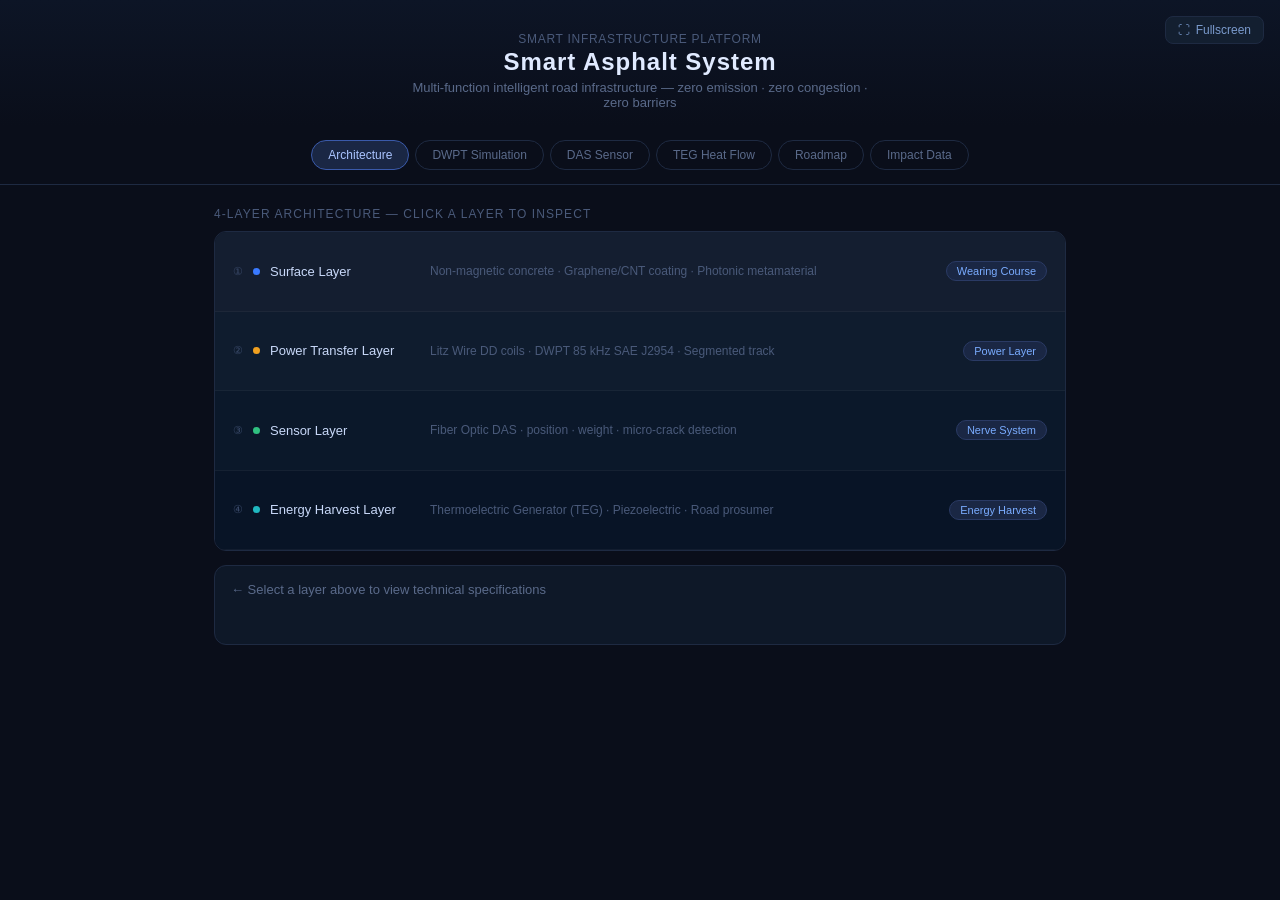
==== index.html @ 3f9a6cfb "createdindex html" ====
<!DOCTYPE html>
<html lang="en">
<head>
<meta charset="UTF-8">
<style>
*{box-sizing:border-box;margin:0;padding:0}
:root{--bg:#0a0e1a;--bg2:#0e1828;--bg3:#131f30;--border:#1e2a42;--text:#e8eaf0;--muted:#5a6a8a;--accent:#3a7aff;--accent2:#20b8c0;--green:#30c080;--amber:#f0a020}
body{font-family:sans-serif;background:var(--bg);color:var(--text);overflow-x:hidden;min-height:100vh}
h2{font-size:12px;font-weight:500;letter-spacing:.09em;text-transform:uppercase;color:#4a5a7a;margin-bottom:10px}

/* HERO */
.hero{text-align:center;padding:32px 24px 16px;background:linear-gradient(180deg,#0d1526 0%,var(--bg) 100%);position:relative}
.hero h1{font-size:24px;font-weight:600;letter-spacing:.04em;color:#e0eaff;margin-bottom:4px}
.hero .sub{font-size:12px;color:#4a5a7a;letter-spacing:.06em;text-transform:uppercase;margin-bottom:2px}
.hero p{font-size:13px;color:#5a6a8a;max-width:460px;margin:4px auto 0}

/* FULLSCREEN BTN */
#fsBtn{position:absolute;top:16px;right:16px;background:var(--bg3);border:1px solid var(--border);color:#7a9acc;font-size:12px;padding:6px 12px;border-radius:8px;cursor:pointer;display:flex;align-items:center;gap:6px;transition:all .2s}
#fsBtn:hover{background:var(--bg2);color:#aac4ff}
body.fs-mode .hero{padding-top:48px}
body.fs-mode #fsBtn{position:fixed;top:12px;right:12px;z-index:999}

/* TABS */
.tabs{display:flex;justify-content:center;gap:6px;padding:14px 24px;border-bottom:1px solid var(--border);flex-wrap:wrap;position:sticky;top:0;z-index:10;background:var(--bg)}
.tab{padding:7px 16px;border-radius:20px;font-size:12px;cursor:pointer;border:1px solid var(--border);background:transparent;color:#5a6a8a;transition:all .2s}
.tab:hover{color:#aac4ff;border-color:#2a3a64}
.tab.active{background:#1a2744;border-color:#3a5aaa;color:#aac4ff}

/* PANELS */
.panel{display:none;padding:22px 24px 32px;max-width:900px;margin:0 auto}
.panel.active{display:block}

/* === LAYER VIZ === */
.road{position:relative;width:100%;height:320px;overflow:hidden;border-radius:12px;cursor:pointer;user-select:none;border:1px solid var(--border)}
.layer{position:absolute;left:0;right:0;display:flex;align-items:center;padding:0 18px;transition:background .3s;border-bottom:1px solid rgba(255,255,255,.04)}
.layer .lnum{font-size:11px;color:#3a4a6a;min-width:20px}
.layer .lname{font-size:13px;font-weight:500;color:#c8d8f8;min-width:150px}
.layer .ldesc{font-size:12px;color:#4a5a7a;flex:1;padding:0 10px}
.layer .lbadge{font-size:11px;padding:3px 10px;border-radius:10px;background:#1a2744;color:#7aacff;border:1px solid #2a3a64;white-space:nowrap}
.layer.hi .lname{color:#e0f0ff}
.l1{top:0;height:25%;background:#141e30}
.l2{top:25%;height:25%;background:#0f1c2e}
.l3{top:50%;height:25%;background:#0b182a}
.l4{top:75%;height:25%;background:#081426}
.l1.hi{background:#1e3060}.l2.hi{background:#1a2c50}.l3.hi{background:#14243e}.l4.hi{background:#0e1a2e}
.pulse{width:7px;height:7px;border-radius:50%;background:var(--accent);margin-right:10px;flex-shrink:0;animation:pulse 2s infinite}
.pulse.amber{background:var(--amber)}.pulse.green{background:var(--green)}.pulse.teal{background:var(--accent2)}
@keyframes pulse{0%,100%{opacity:1;transform:scale(1)}50%{opacity:.4;transform:scale(.65)}}
#layer-detail{margin-top:14px;background:var(--bg2);border:1px solid var(--border);border-radius:12px;padding:16px;min-height:80px}

/* === SIM === */
.road-sim{position:relative;width:100%;height:190px;background:#080e1a;border-radius:12px;overflow:hidden;margin-bottom:14px;border:1px solid var(--border)}
.road-surface{position:absolute;bottom:0;width:100%;height:60px;background:#111824;border-top:2px solid #1e2840}
.road-dash{position:absolute;bottom:28px;height:2px;background:#2a4080;animation:dash 1.2s linear infinite}
@keyframes dash{from{left:-20%;width:15%}to{left:100%;width:15%}}
.car{position:absolute;bottom:56px;width:68px;height:34px;transition:left .05s linear}
.car-body{width:68px;height:30px;background:#3a7aff;border-radius:8px 12px 6px 6px;position:relative}
.car-roof{position:absolute;top:-11px;left:14px;width:36px;height:15px;background:#2a5acc;border-radius:6px 6px 0 0}
.car-wheel{position:absolute;bottom:-6px;width:13px;height:13px;background:#111;border-radius:50%;border:2px solid #333}
.car-wheel.l{left:8px}.car-wheel.r{right:8px}
.charge-zone{position:absolute;top:0;bottom:56px;width:18%;background:rgba(58,122,255,.07);border-left:1px dashed rgba(58,122,255,.25);border-right:1px dashed rgba(58,122,255,.25);transition:left .05s linear}
.charge-label{position:absolute;top:10px;left:50%;transform:translateX(-50%);font-size:11px;color:var(--accent);opacity:0;transition:opacity .3s;white-space:nowrap}
.stat-row{display:grid;grid-template-columns:repeat(3,1fr);gap:10px;margin-bottom:14px}
.stat{background:var(--bg2);border:1px solid var(--border);border-radius:10px;padding:12px 14px}
.stat .val{font-size:22px;font-weight:600;color:#aac4ff;margin-bottom:2px}
.stat .lbl{font-size:11px;color:var(--muted)}
.ctrl{display:flex;gap:10px;align-items:center;flex-wrap:wrap}
.btn{padding:7px 16px;border-radius:8px;border:1px solid #2a3a64;background:#1a2744;color:#aac4ff;font-size:12px;cursor:pointer;transition:all .2s}
.btn:hover{background:#223466;border-color:#3a5aaa}
input[type=range]{flex:1;min-width:100px;accent-color:var(--accent)}
.rl{font-size:12px;color:var(--muted);min-width:70px}
.rv{font-size:12px;color:#aac4ff;min-width:48px}

/* === DAS === */
.das-wrap{background:#050c18;border:1px solid var(--border);border-radius:12px;overflow:hidden;margin-bottom:14px}
.das-road{position:relative;height:90px;background:#080e1a;border-bottom:1px solid var(--border)}
.fiber{position:absolute;bottom:20px;left:0;right:0;height:2px;background:linear-gradient(90deg,transparent,#20b8c080,#20b8c0,#20b8c080,transparent)}
.das-event{position:absolute;bottom:18px;width:6px;height:6px;border-radius:50%;transform:translateX(-50%);opacity:0;transition:opacity .3s}
.das-road-line{position:absolute;bottom:0;left:0;right:0;height:20px;background:#0d1828;border-top:2px solid #1e2840}
.das-chart{padding:14px 16px}
.das-chart-title{font-size:11px;color:var(--muted);margin-bottom:8px}
.wave-canvas{width:100%;height:60px;border-radius:6px;background:#050c18;display:block}
.das-events{display:grid;grid-template-columns:repeat(4,1fr);gap:8px;margin-top:12px}
.das-card{background:var(--bg3);border:1px solid var(--border);border-radius:8px;padding:10px 12px;cursor:pointer;transition:all .2s}
.das-card:hover{border-color:#2a5aaa}
.das-card .dc-icon{font-size:18px;margin-bottom:4px}
.das-card .dc-name{font-size:12px;color:#c8d8f8;font-weight:500;margin-bottom:2px}
.das-card .dc-val{font-size:11px;color:var(--muted)}
.das-card.active{border-color:var(--accent2);background:#0f1e2e}

/* === TEG HEAT === */
.teg-wrap{background:#050c18;border:1px solid var(--border);border-radius:12px;overflow:hidden;margin-bottom:14px}
.teg-canvas{width:100%;height:200px;display:block}
.teg-ctrl{padding:12px 16px;display:flex;gap:12px;align-items:center;border-top:1px solid var(--border);flex-wrap:wrap}
.teg-stat{background:var(--bg3);border:1px solid var(--border);border-radius:8px;padding:8px 14px;font-size:12px;color:#7a9acc}
.teg-stat span{font-size:16px;font-weight:600;color:#f0a020;display:block}

/* === ROADMAP === */
.timeline{position:relative;padding-left:30px}
.timeline::before{content:'';position:absolute;left:8px;top:0;bottom:0;width:2px;background:linear-gradient(180deg,#3a5aaa,#1a2a44)}
.titem{position:relative;margin-bottom:18px}
.titem::before{content:'';position:absolute;left:-24px;top:18px;width:10px;height:10px;border-radius:50%;background:var(--accent);border:2px solid var(--bg);box-shadow:0 0 0 2px var(--accent)}
.tcard{background:var(--bg2);border:1px solid var(--border);border-radius:10px;padding:14px 16px}
.tcard h3{font-size:14px;font-weight:500;color:#c8d8f8;margin-bottom:3px}
.tcard .tyear{font-size:11px;color:var(--accent);margin-bottom:5px}
.tcard p{font-size:12px;color:#5a6a8a;line-height:1.65}
.tcard .tags{display:flex;flex-wrap:wrap;gap:5px;margin-top:8px}
.tag{font-size:11px;padding:2px 8px;border-radius:8px;background:#1a2744;border:1px solid #2a3a64;color:#7a9acc}

/* === DATA === */
.meter-grid{display:grid;grid-template-columns:1fr 1fr;gap:10px;margin-bottom:14px}
.meter{background:var(--bg2);border:1px solid var(--border);border-radius:10px;padding:14px;text-align:center}
.meter svg{display:block;margin:0 auto 4px}
.meter .mlabel{font-size:11px;color:var(--muted)}
.meter .mval{font-size:16px;font-weight:600;color:#aac4ff;margin-bottom:2px}
.chart-wrap{background:var(--bg2);border:1px solid var(--border);border-radius:12px;padding:14px 16px;margin-bottom:12px}
.chart-title{font-size:12px;color:var(--muted);margin-bottom:10px}
.bar-row{display:flex;align-items:center;gap:10px;margin-bottom:7px}
.bar-label{font-size:11px;color:var(--muted);min-width:120px;text-align:right}
.bar-track{flex:1;height:16px;background:#0d1828;border-radius:4px;overflow:hidden}
.bar-fill{height:100%;border-radius:4px;display:flex;align-items:center;padding-left:8px}
.bar-val{font-size:11px;font-weight:500;color:rgba(255,255,255,.75)}

/* FULLSCREEN */
body.fs-mode{background:var(--bg)}
body.fs-mode .hero{min-height:40px}
</style>
</head>
<body>

<div class="hero">
  <button id="fsBtn" onclick="toggleFS()">
    <span id="fsIcon">⛶</span> <span id="fsLabel">Fullscreen</span>
  </button>
  <div class="sub">Smart Infrastructure Platform</div>
  <h1>Smart Asphalt System</h1>
  <p>Multi-function intelligent road infrastructure — zero emission · zero congestion · zero barriers</p>
</div>

<div class="tabs">
  <button class="tab active" onclick="showPanel('layers',this)">Architecture</button>
  <button class="tab" onclick="showPanel('sim',this)">DWPT Simulation</button>
  <button class="tab" onclick="showPanel('das',this)">DAS Sensor</button>
  <button class="tab" onclick="showPanel('teg',this)">TEG Heat Flow</button>
  <button class="tab" onclick="showPanel('roadmap',this)">Roadmap</button>
  <button class="tab" onclick="showPanel('data',this)">Impact Data</button>
</div>

<!-- LAYER ARCHITECTURE -->
<div id="p-layers" class="panel active">
  <h2>4-Layer Architecture — click a layer to inspect</h2>
  <div class="road" id="roadViz">
    <div class="layer l1" onclick="selectLayer(0)" id="lay0">
      <span class="lnum">①</span><div class="pulse"></div>
      <span class="lname">Surface Layer</span>
      <span class="ldesc">Non-magnetic concrete · Graphene/CNT coating · Photonic metamaterial</span>
      <span class="lbadge">Wearing Course</span>
    </div>
    <div class="layer l2" onclick="selectLayer(1)" id="lay1">
      <span class="lnum">②</span><div class="pulse amber"></div>
      <span class="lname">Power Transfer Layer</span>
      <span class="ldesc">Litz Wire DD coils · DWPT 85 kHz SAE J2954 · Segmented track</span>
      <span class="lbadge">Power Layer</span>
    </div>
    <div class="layer l3" onclick="selectLayer(2)" id="lay2">
      <span class="lnum">③</span><div class="pulse green"></div>
      <span class="lname">Sensor Layer</span>
      <span class="ldesc">Fiber Optic DAS · position · weight · micro-crack detection</span>
      <span class="lbadge">Nerve System</span>
    </div>
    <div class="layer l4" onclick="selectLayer(3)" id="lay3">
      <span class="lnum">④</span><div class="pulse teal"></div>
      <span class="lname">Energy Harvest Layer</span>
      <span class="ldesc">Thermoelectric Generator (TEG) · Piezoelectric · Road prosumer</span>
      <span class="lbadge">Energy Harvest</span>
    </div>
  </div>
  <div id="layer-detail"><p style="font-size:13px;color:var(--muted)">← Select a layer above to view technical specifications</p></div>
</div>

<!-- DWPT SIMULATION -->
<div id="p-sim" class="panel">
  <h2>Dynamic Wireless Power Transfer (DWPT) Simulation</h2>
  <div class="road-sim">
    <div class="charge-zone" id="chargeZone"></div>
    <div class="charge-label" id="chargeLabel">⚡ Charging active</div>
    <div class="road-dash"></div>
    <div class="car" id="simCar" style="left:10%">
      <div class="car-body">
        <div class="car-roof"></div>
        <div class="car-wheel l"></div>
        <div class="car-wheel r"></div>
      </div>
    </div>
    <div class="road-surface"></div>
  </div>
  <div class="stat-row">
    <div class="stat"><div class="val" id="sSpeed">0</div><div class="lbl">Speed (km/h)</div></div>
    <div class="stat"><div class="val" id="sBatt">45</div><div class="lbl">Battery (%)</div></div>
    <div class="stat"><div class="val" id="sPower">0</div><div class="lbl">Power received (kW)</div></div>
  </div>
  <div class="ctrl">
    <button class="btn" id="btnRun" onclick="toggleSim()">▶ Run</button>
    <span class="rl">Speed:</span>
    <input type="range" id="speedSlider" min="10" max="80" value="30" oninput="setSpeed(this.value)">
    <span class="rv" id="speedVal">30 km/h</span>
    <span class="rl">Efficiency:</span>
    <input type="range" id="effSlider" min="60" max="95" value="85" oninput="setEff(this.value)">
    <span class="rv" id="effVal">85%</span>
  </div>
  <p style="font-size:12px;color:#2a3a54;margin-top:10px">Blue zone = active DWPT segment. Only activates when a vehicle is directly above — safe & energy-efficient.</p>
</div>

<!-- DAS SENSOR -->
<div id="p-das" class="panel">
  <h2>Distributed Acoustic Sensing (DAS) — Fiber Optic Nerve System</h2>
  <div class="das-wrap">
    <div class="das-road" id="dasRoad">
      <div class="fiber"></div>
      <div class="das-road-line"></div>
      <canvas id="dasWave" class="wave-canvas" style="position:absolute;top:0;left:0;height:70px;background:transparent"></canvas>
    </div>
    <div class="das-chart">
      <div class="das-chart-title">Acoustic signal along fiber (real-time)</div>
      <canvas id="dasSignal" class="wave-canvas"></canvas>
    </div>
  </div>
  <div class="das-events">
    <div class="das-card active" id="dc0" onclick="selectDAS(0)">
      <div class="dc-icon">🚗</div>
      <div class="dc-name">Vehicle detection</div>
      <div class="dc-val" id="dv0">3 vehicles</div>
    </div>
    <div class="das-card" id="dc1" onclick="selectDAS(1)">
      <div class="dc-icon">⚖️</div>
      <div class="dc-name">Axle weight</div>
      <div class="dc-val" id="dv1">2.4 tons avg</div>
    </div>
    <div class="das-card" id="dc2" onclick="selectDAS(2)">
      <div class="dc-icon">⚠️</div>
      <div class="dc-name">Incident alert</div>
      <div class="dc-val" id="dv2">&lt;1 sec response</div>
    </div>
    <div class="das-card" id="dc3" onclick="selectDAS(3)">
      <div class="dc-icon">🔍</div>
      <div class="dc-name">Micro-crack</div>
      <div class="dc-val" id="dv3">Self-monitoring</div>
    </div>
  </div>
  <p style="font-size:12px;color:var(--muted);margin-top:10px">The fiber optic cable embedded in Layer 3 acts as a continuous 1D sensor array. Each disturbance in the road creates a unique acoustic signature that is decoded in real-time.</p>
</div>

<!-- TEG HEAT FLOW -->
<div id="p-teg" class="panel">
  <h2>Thermoelectric Generator — Heat Harvesting Animation</h2>
  <div class="teg-wrap">
    <canvas id="tegCanvas" class="teg-canvas"></canvas>
    <div class="teg-ctrl">
      <span class="rl">Sun intensity:</span>
      <input type="range" id="sunSlider" min="0" max="100" value="70" oninput="setSun(this.value)" style="flex:1;min-width:80px">
      <span class="rv" id="sunVal">70%</span>
      <span class="rl">Traffic load:</span>
      <input type="range" id="trafficSlider" min="0" max="100" value="50" oninput="setTraffic(this.value)" style="flex:1;min-width:80px">
      <span class="rv" id="trafficVal">50%</span>
      <div class="teg-stat">ΔT <span id="tegDT">42°C</span></div>
      <div class="teg-stat">Output <span id="tegOut">18W/m²</span></div>
    </div>
  </div>
  <p style="font-size:12px;color:var(--muted)">The TEG harvests the temperature difference (ΔT) between the hot asphalt surface and the cooler subgrade beneath. Heat convection currents (orange arrows) visualize energy flow from surface to generator module, then to the power bus.</p>
</div>

<!-- ROADMAP -->
<div id="p-roadmap" class="panel">
  <h2>Development & Business Roadmap</h2>
  <div class="timeline">
    <div class="titem"><div class="tcard">
      <div class="tyear">Phase 1 · Years 0–5</div>
      <h3>Smart Lane Pioneer</h3>
      <p>Deploy 1–5 km motorcycle lanes on dense urban arterials. DWPT + DAS as a pilot project for city governments. Prove the technology, generate revenue through data subscriptions and energy contracts.</p>
      <div class="tags"><span class="tag">DWPT</span><span class="tag">DAS</span><span class="tag">Gov. contracts</span><span class="tag">Data subscription</span></div>
    </div></div>
    <div class="titem"><div class="tcard">
      <div class="tyear">Phase 2 · Years 5–10</div>
      <h3>Smart Corridor Expansion</h3>
      <p>Dynamic DWPT corridors, self-healing polymer asphalt, basic TEG energy harvesting. Target electric bus operators and last-mile logistics. Revenue through technology licensing and recurring energy fees.</p>
      <div class="tags"><span class="tag">Self-Healing</span><span class="tag">TEG</span><span class="tag">Tech licensing</span><span class="tag">Recurring fee</span></div>
    </div></div>
    <div class="titem"><div class="tcard">
      <div class="tyear">Phase 3 · Years 10–20</div>
      <h3>Smart Runway</h3>
      <p>High-precision surface with high-power DWPT for Ground-Effect pods. Serves intercity logistics hubs and freight companies. Revenue from runway leasing and per-km energy billing.</p>
      <div class="tags"><span class="tag">Ground-Effect Pod</span><span class="tag">Runway lease</span><span class="tag">Energy per km</span></div>
    </div></div>
    <div class="titem"><div class="tcard">
      <div class="tyear">Phase 4 · 20+ Years</div>
      <h3>Urban Smart Grid</h3>
      <p>Photonic metamaterial asphalt, optional maglev integration. Becomes the national infrastructure standard and an active node in the urban electricity grid.</p>
      <div class="tags"><span class="tag">Metamaterial</span><span class="tag">Maglev</span><span class="tag">National grid</span></div>
    </div></div>
  </div>
</div>

<!-- IMPACT DATA -->
<div id="p-data" class="panel">
  <h2>Projected Impact & Revenue Potential</h2>
  <div class="meter-grid">
    <div class="meter">
      <svg width="80" height="50" viewBox="0 0 80 50"><path d="M8 46 A32 32 0 0 1 72 46" fill="none" stroke="#1a2030" stroke-width="7" stroke-linecap="round"/><path d="M8 46 A32 32 0 0 1 72 46" fill="none" stroke="#3a7aff" stroke-width="7" stroke-linecap="round" stroke-dasharray="100.5" stroke-dashoffset="25"/></svg>
      <div class="mval">150 kWh</div><div class="mlabel">Energy harvested / day / km</div>
    </div>
    <div class="meter">
      <svg width="80" height="50" viewBox="0 0 80 50"><path d="M8 46 A32 32 0 0 1 72 46" fill="none" stroke="#1a2030" stroke-width="7" stroke-linecap="round"/><path d="M8 46 A32 32 0 0 1 72 46" fill="none" stroke="#30c080" stroke-width="7" stroke-linecap="round" stroke-dasharray="100.5" stroke-dashoffset="50"/></svg>
      <div class="mval">–40%</div><div class="mlabel">CO₂ emission reduction</div>
    </div>
    <div class="meter">
      <svg width="80" height="50" viewBox="0 0 80 50"><path d="M8 46 A32 32 0 0 1 72 46" fill="none" stroke="#1a2030" stroke-width="7" stroke-linecap="round"/><path d="M8 46 A32 32 0 0 1 72 46" fill="none" stroke="#f0a020" stroke-width="7" stroke-linecap="round" stroke-dasharray="100.5" stroke-dashoffset="20"/></svg>
      <div class="mval">&lt;1 sec</div><div class="mlabel">Incident detection (DAS)</div>
    </div>
    <div class="meter">
      <svg width="80" height="50" viewBox="0 0 80 50"><path d="M8 46 A32 32 0 0 1 72 46" fill="none" stroke="#1a2030" stroke-width="7" stroke-linecap="round"/><path d="M8 46 A32 32 0 0 1 72 46" fill="none" stroke="#20b8c0" stroke-width="7" stroke-linecap="round" stroke-dasharray="100.5" stroke-dashoffset="15"/></svg>
      <div class="mval">–30%</div><div class="mlabel">EV battery cost reduction</div>
    </div>
  </div>
  <div class="chart-wrap">
    <div class="chart-title">Revenue potential per phase (relative scale)</div>
    <div class="bar-row"><span class="bar-label">Phase 1 (0–5y)</span><div class="bar-track"><div class="bar-fill" style="width:18%;background:#3a7aff"><span class="bar-val">Pilot</span></div></div></div>
    <div class="bar-row"><span class="bar-label">Phase 2 (5–10y)</span><div class="bar-track"><div class="bar-fill" style="width:42%;background:#5a9aff"><span class="bar-val">Mid-scale</span></div></div></div>
    <div class="bar-row"><span class="bar-label">Phase 3 (10–20y)</span><div class="bar-track"><div class="bar-fill" style="width:73%;background:#20b8c0"><span class="bar-val">Large scale</span></div></div></div>
    <div class="bar-row"><span class="bar-label">Phase 4 (20+y)</span><div class="bar-track"><div class="bar-fill" style="width:100%;background:#30c080"><span class="bar-val">National grid</span></div></div></div>
  </div>
  <div class="chart-wrap">
    <div class="chart-title">Multi-utility revenue streams</div>
    <div class="bar-row"><span class="bar-label">Energy (electricity)</span><div class="bar-track"><div class="bar-fill" style="width:70%;background:#3a7aff"><span class="bar-val">70%</span></div></div></div>
    <div class="bar-row"><span class="bar-label">Traffic data</span><div class="bar-track"><div class="bar-fill" style="width:45%;background:#f0a020"><span class="bar-val">45%</span></div></div></div>
    <div class="bar-row"><span class="bar-label">Infrastructure lease</span><div class="bar-track"><div class="bar-fill" style="width:35%;background:#30c080"><span class="bar-val">35%</span></div></div></div>
    <div class="bar-row"><span class="bar-label">Tech licensing</span><div class="bar-track"><div class="bar-fill" style="width:25%;background:#20b8c0"><span class="bar-val">25%</span></div></div></div>
  </div>
</div>

<script>
// ─── Panel ───────────────────────────────────────────────────────────────────
function showPanel(id, el){
  document.querySelectorAll('.panel').forEach(p=>p.classList.remove('active'));
  document.querySelectorAll('.tab').forEach(t=>t.classList.remove('active'));
  document.getElementById('p-'+id).classList.add('active');
  if(el) el.classList.add('active');
  if(id==='sim' && !simRunning) startSim();
  if(id==='das') startDAS();
  if(id==='teg') startTEG();
}

// ─── Fullscreen ───────────────────────────────────────────────────────────────
function toggleFS(){
  const el = document.documentElement;
  const isFS = document.fullscreenElement;
  if(!isFS){ el.requestFullscreen && el.requestFullscreen(); }
  else { document.exitFullscreen && document.exitFullscreen(); }
}
document.addEventListener('fullscreenchange',()=>{
  const isFS = !!document.fullscreenElement;
  document.getElementById('fsIcon').textContent = isFS ? '✕' : '⛶';
  document.getElementById('fsLabel').textContent = isFS ? 'Exit' : 'Fullscreen';
  document.body.classList.toggle('fs-mode', isFS);
});

// ─── Layer detail ─────────────────────────────────────────────────────────────
const layerInfo=[
  {title:'Surface Layer (Wearing Course)',items:['Fine non-magnetic asphalt concrete','Near-term: Graphene/CNT heat-absorbing coating supplying the thermoelectric layer','Long-term: Photonic metamaterial structure (inspired by butterfly wings) — >95% light absorption','Reduces urban heat island: asphalt designed to radiatively cool itself']},
  {title:'Power Transfer Layer',items:['Litz Wire type DD (Double-D) coils embedded in the road bed','Operating frequency: 85 kHz — SAE J2954 standard (compatible with all major EV platforms)','Segmented Track: only the segment directly under a vehicle activates','Result: no standing electromagnetic field — safe for pedestrians and cyclists']},
  {title:'Sensor Layer — Nerve System',items:['Distributed Acoustic Sensing (DAS) via embedded fiber optic cable','Detects: vehicle position, speed, axle weight, traffic density in real-time','Incident response latency: <1 second — automatic alert to traffic management center','Self-monitoring: detects micro-cracks in asphalt before structural failure occurs']},
  {title:'Energy Harvest Layer',items:['Thermoelectric Generator (TEG): harvests the ΔT between hot asphalt surface and cool subgrade','TEG output powers streetlights, sensors, and EV charging auxiliary systems','Piezoelectric transducers: capture mechanical energy from vehicle pressure at high-traffic nodes','Enables road segments to become active energy prosumers, feeding local microgrids']},
];
function selectLayer(i){
  document.querySelectorAll('.layer').forEach((l,j)=>{l.classList.remove('hi');if(j===i)l.classList.add('hi');});
  const d=layerInfo[i];
  document.getElementById('layer-detail').innerHTML=`<p style="font-size:13px;font-weight:500;color:#c8d8f8;margin-bottom:10px">${d.title}</p>${d.items.map(it=>`<div style="display:flex;gap:8px;margin-bottom:6px"><span style="color:var(--accent);margin-top:1px">▸</span><span style="font-size:12px;color:#6a7a9a;line-height:1.65">${it}</span></div>`).join('')}`;
}

// ─── DWPT Simulation ──────────────────────────────────────────────────────────
let simRunning=false,simPos=10,simSpeed=30,simEff=85,simBatt=45,simInterval=null;
function startSim(){if(!simRunning){simRunning=true;document.getElementById('btnRun').textContent='⏸ Pause';runSim();}}
function toggleSim(){simRunning=!simRunning;document.getElementById('btnRun').textContent=simRunning?'⏸ Pause':'▶ Run';if(simRunning)runSim();}
function setSpeed(v){simSpeed=parseInt(v);document.getElementById('speedVal').textContent=v+' km/h';}
function setEff(v){simEff=parseInt(v);document.getElementById('effVal').textContent=v+'%';}
function runSim(){
  if(simInterval)clearInterval(simInterval);
  simInterval=setInterval(()=>{
    if(!simRunning){clearInterval(simInterval);return;}
    simPos+=simSpeed/900;
    if(simPos>92)simPos=5;
    document.getElementById('simCar').style.left=simPos+'%';
    document.getElementById('chargeZone').style.left=(simPos-9)+'%';
    const charging=simPos>15&&simPos<80;
    const power=charging?Math.round(simEff*.22):0;
    document.getElementById('sSpeed').textContent=simSpeed;
    document.getElementById('sPower').textContent=power;
    document.getElementById('chargeLabel').style.opacity=charging?'1':'0';
    if(charging)simBatt=Math.min(100,simBatt+.025);
    document.getElementById('sBatt').textContent=Math.round(simBatt);
  },40);
}

// ─── DAS Sensor ───────────────────────────────────────────────────────────────
let dasRunning=false,dasT=0,dasVehicles=[{x:.2,speed:.003},{x:.55,speed:.002},{x:.8,speed:.0025}];
let dasMode=0;
function selectDAS(i){dasMode=i;document.querySelectorAll('.das-card').forEach((c,j)=>c.classList.toggle('active',j===i));}
function startDAS(){
  if(dasRunning)return;
  dasRunning=true;
  const wCanvas=document.getElementById('dasWave');
  const sCanvas=document.getElementById('dasSignal');
  if(!wCanvas||!sCanvas)return;
  wCanvas.width=wCanvas.offsetWidth||680;wCanvas.height=70;
  sCanvas.width=sCanvas.offsetWidth||680;sCanvas.height=60;
  const wCtx=wCanvas.getContext('2d');
  const sCtx=sCanvas.getContext('2d');
  function drawDAS(){
    dasT+=.016;
    dasVehicles.forEach(v=>{v.x+=v.speed;if(v.x>1.1)v.x=-0.05;});
    const W=wCanvas.width,H=70,SW=sCanvas.width,SH=60;
    // road wave overlay
    wCtx.clearRect(0,0,W,H);
    dasVehicles.forEach(v=>{
      const cx=v.x*W;
      const grad=wCtx.createRadialGradient(cx,H,2,cx,H,60);
      grad.addColorStop(0,'rgba(32,184,192,.35)');
      grad.addColorStop(1,'rgba(32,184,192,0)');
      wCtx.fillStyle=grad;
      wCtx.beginPath();wCtx.arc(cx,H,60,0,Math.PI*2);wCtx.fill();
    });
    // signal wave
    sCtx.fillStyle='#050c18';sCtx.fillRect(0,0,SW,SH);
    sCtx.beginPath();sCtx.strokeStyle='#20b8c0';sCtx.lineWidth=1.5;
    for(let x=0;x<SW;x++){
      let y=SH/2;
      dasVehicles.forEach(v=>{
        const dist=Math.abs(x/SW-v.x);
        const amp=Math.max(0,1-dist*8)*22;
        y+=Math.sin(dasT*8+x*.04)*amp*(dasMode===0?1:dasMode===1?.7:.5);
      });
      y+=Math.sin(dasT*3+x*.01)*3;
      if(x===0)sCtx.moveTo(x,y);else sCtx.lineTo(x,y);
    }
    sCtx.stroke();
    // update cards
    const cnt=dasVehicles.length;
    document.getElementById('dv0').textContent=cnt+' vehicle'+(cnt!==1?'s':'');
    document.getElementById('dv1').textContent=(2.1+Math.sin(dasT*.5)*.4).toFixed(1)+' tons avg';
    requestAnimationFrame(drawDAS);
  }
  drawDAS();
}

// ─── TEG Heat ────────────────────────────────────────────────────────────────
let tegRunning=false,tegT=0,sunInt=70,trafficInt=50;
function setSun(v){sunInt=parseInt(v);document.getElementById('sunVal').textContent=v+'%';updateTEGStats();}
function setTraffic(v){trafficInt=parseInt(v);document.getElementById('trafficVal').textContent=v+'%';updateTEGStats();}
function updateTEGStats(){
  const dt=Math.round(15+sunInt*.4+trafficInt*.2);
  const out=Math.round(dt*.42);
  document.getElementById('tegDT').textContent=dt+'°C';
  document.getElementById('tegOut').textContent=out+'W/m²';
}
function startTEG(){
  if(tegRunning)return;
  tegRunning=true;
  updateTEGStats();
  const cv=document.getElementById('tegCanvas');
  if(!cv)return;
  cv.width=cv.offsetWidth||680;cv.height=200;
  const ctx=cv.getContext('2d');
  // Particle system for convection
  const particles=[];
  for(let i=0;i<28;i++){
    particles.push({x:Math.random(),y:Math.random(),vy:0,phase:Math.random()*Math.PI*2,life:Math.random()});
  }
  function drawTEG(){
    tegT+=.012;
    const W=cv.width,H=cv.height;
    ctx.clearRect(0,0,W,H);
    // Background layers
    // Sky / ambient
    ctx.fillStyle='#050c18';ctx.fillRect(0,0,W,H);
    // Sun rays from top
    const sunAlpha=sunInt/100*.18;
    for(let i=0;i<5;i++){
      const rx=W*(.2+i*.15);
      const rg=ctx.createLinearGradient(rx,0,rx,60);
      rg.addColorStop(0,`rgba(240,200,50,${sunAlpha})`);
      rg.addColorStop(1,'rgba(240,200,50,0)');
      ctx.fillStyle=rg;
      ctx.beginPath();ctx.moveTo(rx-6,0);ctx.lineTo(rx+6,0);ctx.lineTo(rx+20,60);ctx.lineTo(rx-20,60);ctx.closePath();ctx.fill();
    }
    // Hot asphalt surface
    const surfaceHeat=sunInt*.6+trafficInt*.4;
    const hue=Math.round(20-surfaceHeat*.1);
    const hotGrad=ctx.createLinearGradient(0,40,0,78);
    hotGrad.addColorStop(0,`hsla(${hue},80%,${35+surfaceHeat*.15}%,.9)`);
    hotGrad.addColorStop(1,`hsla(${hue},60%,20%,.8)`);
    ctx.fillStyle=hotGrad;ctx.fillRect(0,40,W,38);
    ctx.fillStyle='rgba(0,0,0,.3)';ctx.fillRect(0,75,W,4);
    // Labels
    ctx.font='11px sans-serif';ctx.fillStyle='rgba(255,200,100,.7)';
    ctx.fillText('Hot asphalt surface',8,58);
    const dt=Math.round(15+sunInt*.4+trafficInt*.2);
    ctx.fillStyle='rgba(255,180,80,.8)';ctx.font='bold 13px sans-serif';
    ctx.fillText('ΔT = '+dt+'°C',W-90,58);
    // TEG module layer
    ctx.fillStyle='#1a2840';ctx.fillRect(0,80,W,28);
    ctx.fillStyle='rgba(32,184,192,.15)';ctx.fillRect(0,80,W,28);
    ctx.strokeStyle='rgba(32,184,192,.4)';ctx.lineWidth=1;ctx.strokeRect(0,80,W,28);
    ctx.font='11px sans-serif';ctx.fillStyle='rgba(32,184,192,.8)';
    ctx.fillText('TEG module layer — thermoelectric generators',8,97);
    // Cool subgrade
    const coolGrad=ctx.createLinearGradient(0,110,0,H);
    coolGrad.addColorStop(0,'#0a1828');
    coolGrad.addColorStop(1,'#070e1e');
    ctx.fillStyle=coolGrad;ctx.fillRect(0,110,W,H-110);
    ctx.font='11px sans-serif';ctx.fillStyle='rgba(100,160,220,.5)';
    ctx.fillText('Cool subgrade',8,H-12);
    // Power bus
    const busW=W*.5,busX=W*.25;
    ctx.strokeStyle=`rgba(32,184,192,${.3+sunInt/200})`;ctx.lineWidth=2;
    ctx.strokeRect(busX,86,busW,14);
    ctx.fillStyle=`rgba(32,184,192,${.1+sunInt/300})`;ctx.fillRect(busX,86,busW,14);
    ctx.font='10px sans-serif';ctx.fillStyle='rgba(32,184,192,.9)';
    ctx.textAlign='center';ctx.fillText('DC power bus → grid',W/2,96);ctx.textAlign='left';
    // Convection particles (heat rising to TEG)
    const intensity=(sunInt+trafficInt)/200;
    particles.forEach((p,idx)=>{
      p.life+=.004*intensity;
      if(p.life>1){p.life=0;p.x=Math.random();p.y=1;}
      // Map: y=1 at bottom of surface (78px), y=0 at TEG top (80px) — rising
      const py=78-(p.life*38);
      const px=p.x*W+(Math.sin(tegT*1.5+p.phase)*12);
      const alpha=Math.sin(p.life*Math.PI)*.7*intensity;
      const heatColor=p.life<.5?`rgba(240,120,20,${alpha})`:`rgba(240,180,40,${alpha})`;
      ctx.beginPath();ctx.arc(px,py,2.5,0,Math.PI*2);
      ctx.fillStyle=heatColor;ctx.fill();
      // small upward arrow every 4th particle
      if(idx%4===0 && alpha>.2){
        ctx.strokeStyle=heatColor;ctx.lineWidth=1;
        ctx.beginPath();ctx.moveTo(px,py+6);ctx.lineTo(px,py);
        ctx.lineTo(px-3,py+4);ctx.moveTo(px,py);ctx.lineTo(px+3,py+4);
        ctx.stroke();
      }
    });
    // Cold side: subtle blue particles (heat sink)
    particles.forEach((p,idx)=>{
      if(idx%3!==0)return;
      const py=112+(p.life*30);
      const px=p.x*W+(Math.sin(tegT+p.phase)*8);
      if(py>H-10)return;
      const alpha=Math.sin(p.life*Math.PI)*.3;
      ctx.beginPath();ctx.arc(px,py,1.5,0,Math.PI*2);
      ctx.fillStyle=`rgba(80,160,240,${alpha})`;ctx.fill();
    });
    // Output power indicator
    const outW=Math.min(1,(sunInt+trafficInt)/200);
    const barW=(W-80)*outW;
    ctx.fillStyle='#0a1820';ctx.fillRect(20,H-36,W-40,12);
    const outGrad=ctx.createLinearGradient(20,0,20+barW,0);
    outGrad.addColorStop(0,'#f0a020');outGrad.addColorStop(1,'#20b8c0');
    ctx.fillStyle=outGrad;ctx.fillRect(20,H-36,barW,12);
    ctx.strokeStyle='rgba(32,184,192,.3)';ctx.lineWidth=1;ctx.strokeRect(20,H-36,W-40,12);
    ctx.font='10px sans-serif';ctx.fillStyle='rgba(255,255,255,.5)';
    ctx.fillText('Power output: '+Math.round(dt*.42)+' W/m²',24,H-14);
    requestAnimationFrame(drawTEG);
  }
  drawTEG();
}
</script>
</body>
</html>
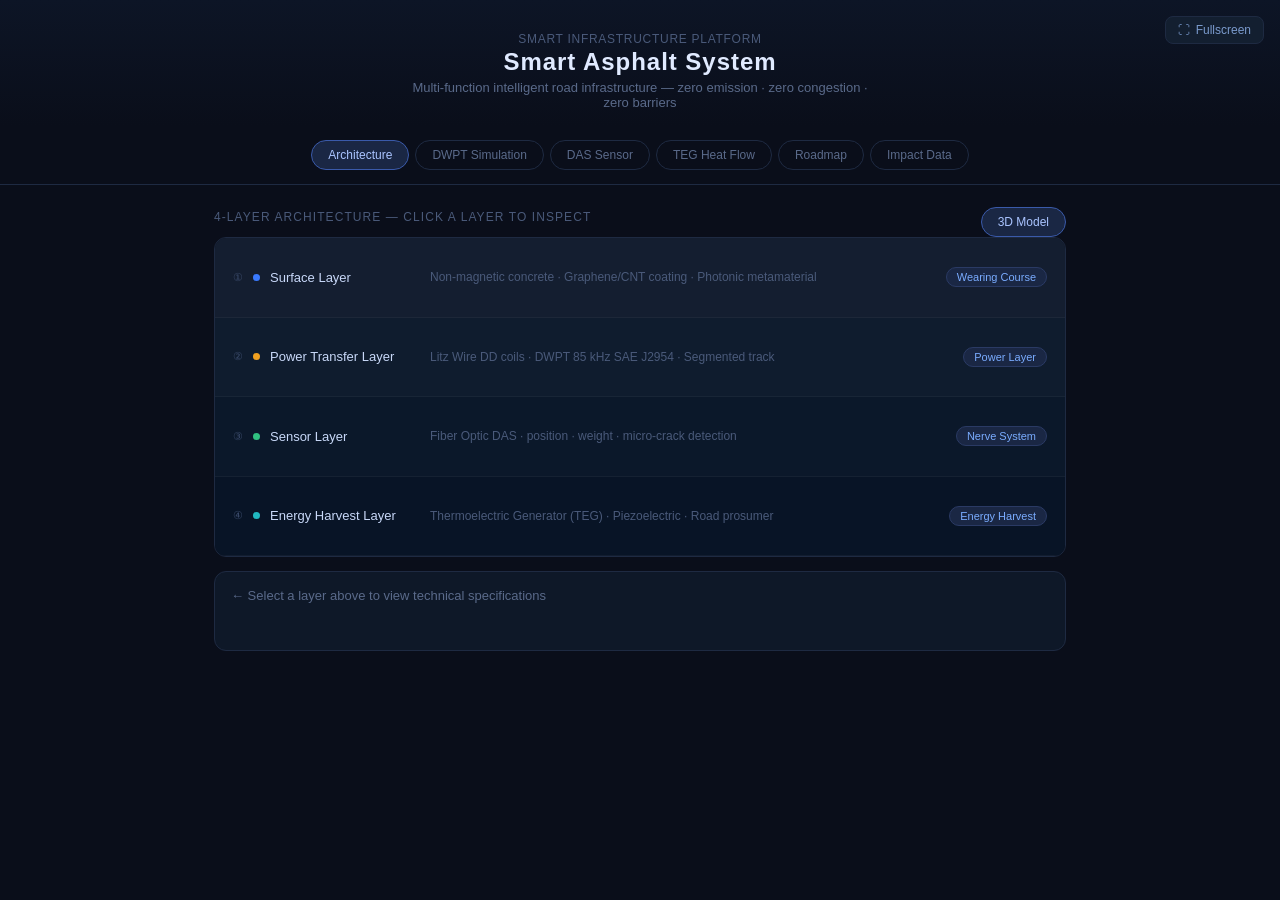
==== commit ab810c9b: "update index html and add architeture html" ====
--- a/index.html
+++ b/index.html
@@ -3,6 +3,24 @@
 <head>
 <meta charset="UTF-8">
 <style>
+    .flex-row-between {
+    display: flex;
+    justify-content: space-between;
+    align-items: center;
+    }
+    .btn-3d {
+  padding: 6px 14px;
+  border-radius: 8px;
+  border: 1px solid #2a3a64;
+  background: #1a2744;
+  color: #aac4ff;
+  font-size: 12px;
+  cursor: pointer;
+}
+.btn-3d:hover {
+  background: #223466;
+  border-color: #3a5aaa;
+}
 *{box-sizing:border-box;margin:0;padding:0}
 :root{--bg:#0a0e1a;--bg2:#0e1828;--bg3:#131f30;--border:#1e2a42;--text:#e8eaf0;--muted:#5a6a8a;--accent:#3a7aff;--accent2:#20b8c0;--green:#30c080;--amber:#f0a020}
 body{font-family:sans-serif;background:var(--bg);color:var(--text);overflow-x:hidden;min-height:100vh}
@@ -139,6 +157,7 @@
 
 <div class="tabs">
   <button class="tab active" onclick="showPanel('layers',this)">Architecture</button>
+  
   <button class="tab" onclick="showPanel('sim',this)">DWPT Simulation</button>
   <button class="tab" onclick="showPanel('das',this)">DAS Sensor</button>
   <button class="tab" onclick="showPanel('teg',this)">TEG Heat Flow</button>
@@ -148,7 +167,10 @@
 
 <!-- LAYER ARCHITECTURE -->
 <div id="p-layers" class="panel active">
-  <h2>4-Layer Architecture — click a layer to inspect</h2>
+   <div class="flex-row-between">
+        <h2>4-Layer Architecture — click a layer to inspect</h2>
+         <button class="tab active btn-3d" onclick="window.open('architecture.html','_blank')">3D Model</button>
+    </div>
   <div class="road" id="roadViz">
     <div class="layer l1" onclick="selectLayer(0)" id="lay0">
       <span class="lnum">①</span><div class="pulse"></div>
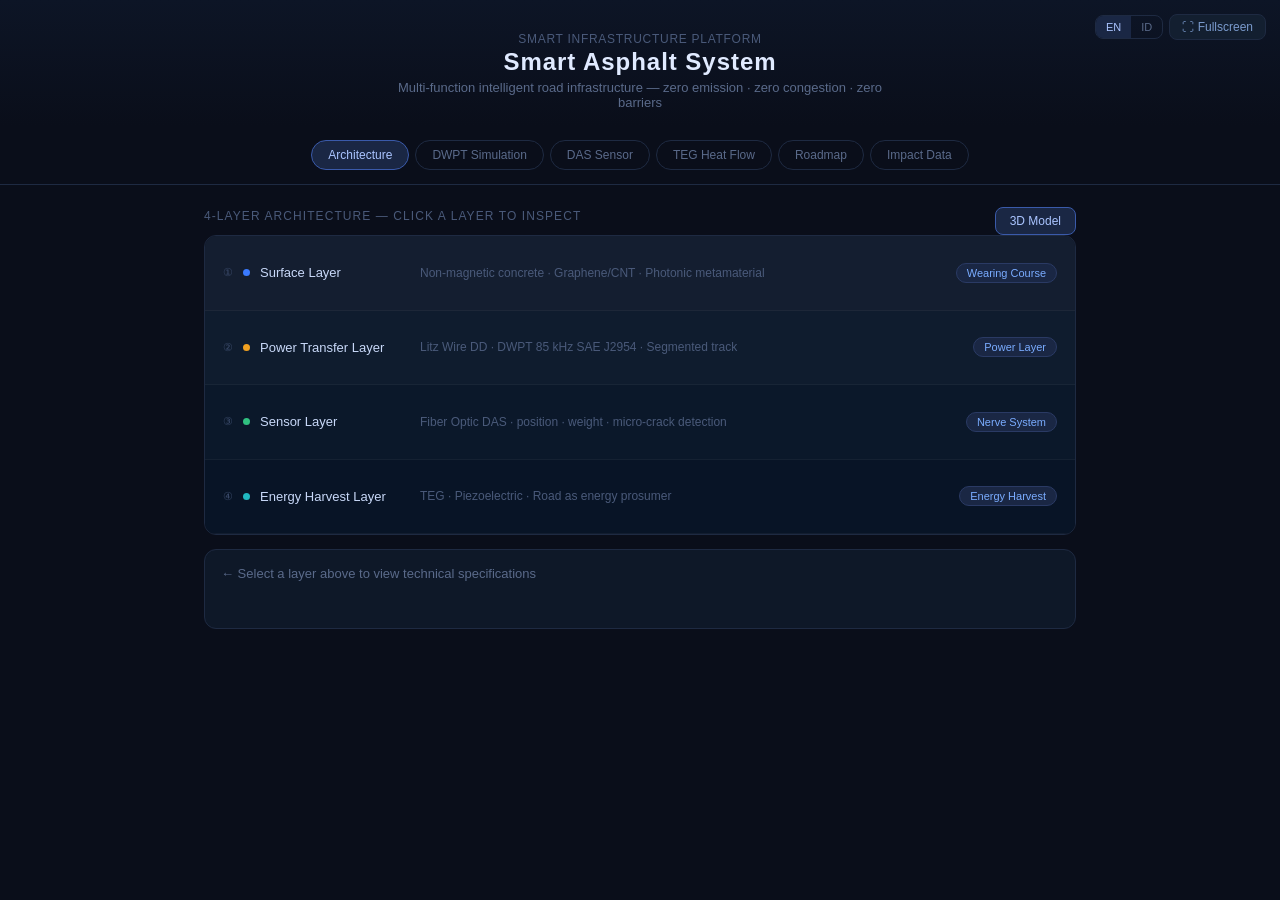
==== commit 94d60737: "add pilot city and presentation" ====
--- a/index.html
+++ b/index.html
@@ -2,321 +2,208 @@
 <html lang="en">
 <head>
 <meta charset="UTF-8">
-<style>
-    .flex-row-between {
-    display: flex;
-    justify-content: space-between;
-    align-items: center;
-    }
-    .btn-3d {
-  padding: 6px 14px;
-  border-radius: 8px;
-  border: 1px solid #2a3a64;
-  background: #1a2744;
-  color: #aac4ff;
-  font-size: 12px;
-  cursor: pointer;
-}
-.btn-3d:hover {
-  background: #223466;
-  border-color: #3a5aaa;
-}
-*{box-sizing:border-box;margin:0;padding:0}
-:root{--bg:#0a0e1a;--bg2:#0e1828;--bg3:#131f30;--border:#1e2a42;--text:#e8eaf0;--muted:#5a6a8a;--accent:#3a7aff;--accent2:#20b8c0;--green:#30c080;--amber:#f0a020}
-body{font-family:sans-serif;background:var(--bg);color:var(--text);overflow-x:hidden;min-height:100vh}
-h2{font-size:12px;font-weight:500;letter-spacing:.09em;text-transform:uppercase;color:#4a5a7a;margin-bottom:10px}
-
-/* HERO */
-.hero{text-align:center;padding:32px 24px 16px;background:linear-gradient(180deg,#0d1526 0%,var(--bg) 100%);position:relative}
-.hero h1{font-size:24px;font-weight:600;letter-spacing:.04em;color:#e0eaff;margin-bottom:4px}
-.hero .sub{font-size:12px;color:#4a5a7a;letter-spacing:.06em;text-transform:uppercase;margin-bottom:2px}
-.hero p{font-size:13px;color:#5a6a8a;max-width:460px;margin:4px auto 0}
-
-/* FULLSCREEN BTN */
-#fsBtn{position:absolute;top:16px;right:16px;background:var(--bg3);border:1px solid var(--border);color:#7a9acc;font-size:12px;padding:6px 12px;border-radius:8px;cursor:pointer;display:flex;align-items:center;gap:6px;transition:all .2s}
-#fsBtn:hover{background:var(--bg2);color:#aac4ff}
-body.fs-mode .hero{padding-top:48px}
-body.fs-mode #fsBtn{position:fixed;top:12px;right:12px;z-index:999}
-
-/* TABS */
-.tabs{display:flex;justify-content:center;gap:6px;padding:14px 24px;border-bottom:1px solid var(--border);flex-wrap:wrap;position:sticky;top:0;z-index:10;background:var(--bg)}
-.tab{padding:7px 16px;border-radius:20px;font-size:12px;cursor:pointer;border:1px solid var(--border);background:transparent;color:#5a6a8a;transition:all .2s}
-.tab:hover{color:#aac4ff;border-color:#2a3a64}
-.tab.active{background:#1a2744;border-color:#3a5aaa;color:#aac4ff}
-
-/* PANELS */
-.panel{display:none;padding:22px 24px 32px;max-width:900px;margin:0 auto}
-.panel.active{display:block}
-
-/* === LAYER VIZ === */
-.road{position:relative;width:100%;height:320px;overflow:hidden;border-radius:12px;cursor:pointer;user-select:none;border:1px solid var(--border)}
-.layer{position:absolute;left:0;right:0;display:flex;align-items:center;padding:0 18px;transition:background .3s;border-bottom:1px solid rgba(255,255,255,.04)}
-.layer .lnum{font-size:11px;color:#3a4a6a;min-width:20px}
-.layer .lname{font-size:13px;font-weight:500;color:#c8d8f8;min-width:150px}
-.layer .ldesc{font-size:12px;color:#4a5a7a;flex:1;padding:0 10px}
-.layer .lbadge{font-size:11px;padding:3px 10px;border-radius:10px;background:#1a2744;color:#7aacff;border:1px solid #2a3a64;white-space:nowrap}
-.layer.hi .lname{color:#e0f0ff}
-.l1{top:0;height:25%;background:#141e30}
-.l2{top:25%;height:25%;background:#0f1c2e}
-.l3{top:50%;height:25%;background:#0b182a}
-.l4{top:75%;height:25%;background:#081426}
-.l1.hi{background:#1e3060}.l2.hi{background:#1a2c50}.l3.hi{background:#14243e}.l4.hi{background:#0e1a2e}
-.pulse{width:7px;height:7px;border-radius:50%;background:var(--accent);margin-right:10px;flex-shrink:0;animation:pulse 2s infinite}
-.pulse.amber{background:var(--amber)}.pulse.green{background:var(--green)}.pulse.teal{background:var(--accent2)}
-@keyframes pulse{0%,100%{opacity:1;transform:scale(1)}50%{opacity:.4;transform:scale(.65)}}
-#layer-detail{margin-top:14px;background:var(--bg2);border:1px solid var(--border);border-radius:12px;padding:16px;min-height:80px}
-
-/* === SIM === */
-.road-sim{position:relative;width:100%;height:190px;background:#080e1a;border-radius:12px;overflow:hidden;margin-bottom:14px;border:1px solid var(--border)}
-.road-surface{position:absolute;bottom:0;width:100%;height:60px;background:#111824;border-top:2px solid #1e2840}
-.road-dash{position:absolute;bottom:28px;height:2px;background:#2a4080;animation:dash 1.2s linear infinite}
-@keyframes dash{from{left:-20%;width:15%}to{left:100%;width:15%}}
-.car{position:absolute;bottom:56px;width:68px;height:34px;transition:left .05s linear}
-.car-body{width:68px;height:30px;background:#3a7aff;border-radius:8px 12px 6px 6px;position:relative}
-.car-roof{position:absolute;top:-11px;left:14px;width:36px;height:15px;background:#2a5acc;border-radius:6px 6px 0 0}
-.car-wheel{position:absolute;bottom:-6px;width:13px;height:13px;background:#111;border-radius:50%;border:2px solid #333}
-.car-wheel.l{left:8px}.car-wheel.r{right:8px}
-.charge-zone{position:absolute;top:0;bottom:56px;width:18%;background:rgba(58,122,255,.07);border-left:1px dashed rgba(58,122,255,.25);border-right:1px dashed rgba(58,122,255,.25);transition:left .05s linear}
-.charge-label{position:absolute;top:10px;left:50%;transform:translateX(-50%);font-size:11px;color:var(--accent);opacity:0;transition:opacity .3s;white-space:nowrap}
-.stat-row{display:grid;grid-template-columns:repeat(3,1fr);gap:10px;margin-bottom:14px}
-.stat{background:var(--bg2);border:1px solid var(--border);border-radius:10px;padding:12px 14px}
-.stat .val{font-size:22px;font-weight:600;color:#aac4ff;margin-bottom:2px}
-.stat .lbl{font-size:11px;color:var(--muted)}
-.ctrl{display:flex;gap:10px;align-items:center;flex-wrap:wrap}
-.btn{padding:7px 16px;border-radius:8px;border:1px solid #2a3a64;background:#1a2744;color:#aac4ff;font-size:12px;cursor:pointer;transition:all .2s}
-.btn:hover{background:#223466;border-color:#3a5aaa}
-input[type=range]{flex:1;min-width:100px;accent-color:var(--accent)}
-.rl{font-size:12px;color:var(--muted);min-width:70px}
-.rv{font-size:12px;color:#aac4ff;min-width:48px}
-
-/* === DAS === */
-.das-wrap{background:#050c18;border:1px solid var(--border);border-radius:12px;overflow:hidden;margin-bottom:14px}
-.das-road{position:relative;height:90px;background:#080e1a;border-bottom:1px solid var(--border)}
-.fiber{position:absolute;bottom:20px;left:0;right:0;height:2px;background:linear-gradient(90deg,transparent,#20b8c080,#20b8c0,#20b8c080,transparent)}
-.das-event{position:absolute;bottom:18px;width:6px;height:6px;border-radius:50%;transform:translateX(-50%);opacity:0;transition:opacity .3s}
-.das-road-line{position:absolute;bottom:0;left:0;right:0;height:20px;background:#0d1828;border-top:2px solid #1e2840}
-.das-chart{padding:14px 16px}
-.das-chart-title{font-size:11px;color:var(--muted);margin-bottom:8px}
-.wave-canvas{width:100%;height:60px;border-radius:6px;background:#050c18;display:block}
-.das-events{display:grid;grid-template-columns:repeat(4,1fr);gap:8px;margin-top:12px}
-.das-card{background:var(--bg3);border:1px solid var(--border);border-radius:8px;padding:10px 12px;cursor:pointer;transition:all .2s}
-.das-card:hover{border-color:#2a5aaa}
-.das-card .dc-icon{font-size:18px;margin-bottom:4px}
-.das-card .dc-name{font-size:12px;color:#c8d8f8;font-weight:500;margin-bottom:2px}
-.das-card .dc-val{font-size:11px;color:var(--muted)}
-.das-card.active{border-color:var(--accent2);background:#0f1e2e}
-
-/* === TEG HEAT === */
-.teg-wrap{background:#050c18;border:1px solid var(--border);border-radius:12px;overflow:hidden;margin-bottom:14px}
-.teg-canvas{width:100%;height:200px;display:block}
-.teg-ctrl{padding:12px 16px;display:flex;gap:12px;align-items:center;border-top:1px solid var(--border);flex-wrap:wrap}
-.teg-stat{background:var(--bg3);border:1px solid var(--border);border-radius:8px;padding:8px 14px;font-size:12px;color:#7a9acc}
-.teg-stat span{font-size:16px;font-weight:600;color:#f0a020;display:block}
-
-/* === ROADMAP === */
-.timeline{position:relative;padding-left:30px}
-.timeline::before{content:'';position:absolute;left:8px;top:0;bottom:0;width:2px;background:linear-gradient(180deg,#3a5aaa,#1a2a44)}
-.titem{position:relative;margin-bottom:18px}
-.titem::before{content:'';position:absolute;left:-24px;top:18px;width:10px;height:10px;border-radius:50%;background:var(--accent);border:2px solid var(--bg);box-shadow:0 0 0 2px var(--accent)}
-.tcard{background:var(--bg2);border:1px solid var(--border);border-radius:10px;padding:14px 16px}
-.tcard h3{font-size:14px;font-weight:500;color:#c8d8f8;margin-bottom:3px}
-.tcard .tyear{font-size:11px;color:var(--accent);margin-bottom:5px}
-.tcard p{font-size:12px;color:#5a6a8a;line-height:1.65}
-.tcard .tags{display:flex;flex-wrap:wrap;gap:5px;margin-top:8px}
-.tag{font-size:11px;padding:2px 8px;border-radius:8px;background:#1a2744;border:1px solid #2a3a64;color:#7a9acc}
-
-/* === DATA === */
-.meter-grid{display:grid;grid-template-columns:1fr 1fr;gap:10px;margin-bottom:14px}
-.meter{background:var(--bg2);border:1px solid var(--border);border-radius:10px;padding:14px;text-align:center}
-.meter svg{display:block;margin:0 auto 4px}
-.meter .mlabel{font-size:11px;color:var(--muted)}
-.meter .mval{font-size:16px;font-weight:600;color:#aac4ff;margin-bottom:2px}
-.chart-wrap{background:var(--bg2);border:1px solid var(--border);border-radius:12px;padding:14px 16px;margin-bottom:12px}
-.chart-title{font-size:12px;color:var(--muted);margin-bottom:10px}
-.bar-row{display:flex;align-items:center;gap:10px;margin-bottom:7px}
-.bar-label{font-size:11px;color:var(--muted);min-width:120px;text-align:right}
-.bar-track{flex:1;height:16px;background:#0d1828;border-radius:4px;overflow:hidden}
-.bar-fill{height:100%;border-radius:4px;display:flex;align-items:center;padding-left:8px}
-.bar-val{font-size:11px;font-weight:500;color:rgba(255,255,255,.75)}
-
-/* FULLSCREEN */
-body.fs-mode{background:var(--bg)}
-body.fs-mode .hero{min-height:40px}
-</style>
+<link rel="stylesheet" href="css/index.css">
 </head>
 <body>
-
 <div class="hero">
-  <button id="fsBtn" onclick="toggleFS()">
-    <span id="fsIcon">⛶</span> <span id="fsLabel">Fullscreen</span>
-  </button>
-  <div class="sub">Smart Infrastructure Platform</div>
+  <div class="top-ctrls">
+    <div class="lang-toggle">
+      <button class="lang-btn active" onclick="setLang('en',this)">EN</button>
+      <button class="lang-btn" onclick="setLang('id',this)">ID</button>
+    </div>
+    <button class="icon-btn" id="fsBtn" onclick="toggleFS()">⛶ <span id="fsLabel">Fullscreen</span></button>
+  </div>
+  <div class="sub" data-en="Smart Infrastructure Platform" data-id="Platform Infrastruktur Pintar">Smart Infrastructure Platform</div>
   <h1>Smart Asphalt System</h1>
-  <p>Multi-function intelligent road infrastructure — zero emission · zero congestion · zero barriers</p>
+  <p data-en="Multi-function intelligent road infrastructure — zero emission · zero congestion · zero barriers"
+     data-id="Infrastruktur jalan pintar multi-fungsi — nol emisi · nol hambatan · nol polusi">
+    Multi-function intelligent road infrastructure — zero emission · zero congestion · zero barriers</p>
 </div>
 
 <div class="tabs">
-  <button class="tab active" onclick="showPanel('layers',this)">Architecture</button>
-  
-  <button class="tab" onclick="showPanel('sim',this)">DWPT Simulation</button>
-  <button class="tab" onclick="showPanel('das',this)">DAS Sensor</button>
-  <button class="tab" onclick="showPanel('teg',this)">TEG Heat Flow</button>
-  <button class="tab" onclick="showPanel('roadmap',this)">Roadmap</button>
-  <button class="tab" onclick="showPanel('data',this)">Impact Data</button>
-</div>
-
-<!-- LAYER ARCHITECTURE -->
+  <button class="tab active" onclick="showPanel('layers',this)" data-en="Architecture" data-id="Arsitektur">Architecture</button>
+  <button class="tab" onclick="showPanel('sim',this)" data-en="DWPT Simulation" data-id="Simulasi DWPT">DWPT Simulation</button>
+  <button class="tab" onclick="showPanel('das',this)" data-en="DAS Sensor" data-id="Sensor DAS">DAS Sensor</button>
+  <button class="tab" onclick="showPanel('teg',this)" data-en="TEG Heat Flow" data-id="Aliran Panas TEG">TEG Heat Flow</button>
+  <button class="tab" onclick="showPanel('roadmap',this)" data-en="Roadmap" data-id="Peta Jalan">Roadmap</button>
+  <button class="tab" onclick="showPanel('data',this)" data-en="Impact Data" data-id="Data Dampak">Impact Data</button>
+</div>
+
+<!-- ARCHITECTURE -->
 <div id="p-layers" class="panel active">
-   <div class="flex-row-between">
-        <h2>4-Layer Architecture — click a layer to inspect</h2>
+    <div class="flex-row-between">
+        <h2 data-en="4-Layer Architecture — click a layer to inspect" data-id="Arsitektur 4 Lapis — klik lapisan untuk detail">4-Layer Architecture — click a layer to inspect</h2>
          <button class="tab active btn-3d" onclick="window.open('architecture.html','_blank')">3D Model</button>
     </div>
-  <div class="road" id="roadViz">
-    <div class="layer l1" onclick="selectLayer(0)" id="lay0">
-      <span class="lnum">①</span><div class="pulse"></div>
-      <span class="lname">Surface Layer</span>
-      <span class="ldesc">Non-magnetic concrete · Graphene/CNT coating · Photonic metamaterial</span>
-      <span class="lbadge">Wearing Course</span>
-    </div>
-    <div class="layer l2" onclick="selectLayer(1)" id="lay1">
-      <span class="lnum">②</span><div class="pulse amber"></div>
-      <span class="lname">Power Transfer Layer</span>
-      <span class="ldesc">Litz Wire DD coils · DWPT 85 kHz SAE J2954 · Segmented track</span>
-      <span class="lbadge">Power Layer</span>
-    </div>
-    <div class="layer l3" onclick="selectLayer(2)" id="lay2">
-      <span class="lnum">③</span><div class="pulse green"></div>
-      <span class="lname">Sensor Layer</span>
-      <span class="ldesc">Fiber Optic DAS · position · weight · micro-crack detection</span>
-      <span class="lbadge">Nerve System</span>
-    </div>
-    <div class="layer l4" onclick="selectLayer(3)" id="lay3">
-      <span class="lnum">④</span><div class="pulse teal"></div>
-      <span class="lname">Energy Harvest Layer</span>
-      <span class="ldesc">Thermoelectric Generator (TEG) · Piezoelectric · Road prosumer</span>
-      <span class="lbadge">Energy Harvest</span>
-    </div>
-  </div>
-  <div id="layer-detail"><p style="font-size:13px;color:var(--muted)">← Select a layer above to view technical specifications</p></div>
-</div>
-
-<!-- DWPT SIMULATION -->
+  <div class="road">
+    <div class="layer l1" onclick="selectLayer(0)"><span class="lnum">①</span><div class="pulse"></div>
+      <span class="lname" data-en="Surface Layer" data-id="Lapisan Permukaan">Surface Layer</span>
+      <span class="ldesc" data-en="Non-magnetic concrete · Graphene/CNT · Photonic metamaterial" data-id="Beton non-magnetik · Graphene/CNT · Metamaterial fotonik">Non-magnetic concrete · Graphene/CNT · Photonic metamaterial</span>
+      <span class="lbadge">Wearing Course</span></div>
+    <div class="layer l2" onclick="selectLayer(1)"><span class="lnum">②</span><div class="pulse amber"></div>
+      <span class="lname" data-en="Power Transfer Layer" data-id="Lapisan Transfer Daya">Power Transfer Layer</span>
+      <span class="ldesc" data-en="Litz Wire DD · DWPT 85 kHz SAE J2954 · Segmented track" data-id="Kumparan Litz Wire DD · DWPT 85 kHz · Segmented track">Litz Wire DD · DWPT 85 kHz SAE J2954 · Segmented track</span>
+      <span class="lbadge">Power Layer</span></div>
+    <div class="layer l3" onclick="selectLayer(2)"><span class="lnum">③</span><div class="pulse green"></div>
+      <span class="lname" data-en="Sensor Layer" data-id="Lapisan Sensor">Sensor Layer</span>
+      <span class="ldesc" data-en="Fiber Optic DAS · position · weight · micro-crack detection" data-id="Fiber Optik DAS · posisi · bobot · deteksi retakan">Fiber Optic DAS · position · weight · micro-crack detection</span>
+      <span class="lbadge">Nerve System</span></div>
+    <div class="layer l4" onclick="selectLayer(3)"><span class="lnum">④</span><div class="pulse teal"></div>
+      <span class="lname" data-en="Energy Harvest Layer" data-id="Lapisan Panen Energi">Energy Harvest Layer</span>
+      <span class="ldesc" data-en="TEG · Piezoelectric · Road as energy prosumer" data-id="TEG · Piezoelektrik · Jalan sebagai prosumer energi">TEG · Piezoelectric · Road as energy prosumer</span>
+      <span class="lbadge">Energy Harvest</span></div>
+  </div>
+  <div id="layer-detail"><p style="font-size:13px;color:var(--muted)" data-en="← Select a layer above to view technical specifications" data-id="← Pilih lapisan di atas untuk melihat spesifikasi teknis">← Select a layer above to view technical specifications</p></div>
+</div>
+
+<!-- DWPT SIM v3 -->
 <div id="p-sim" class="panel">
-  <h2>Dynamic Wireless Power Transfer (DWPT) Simulation</h2>
-  <div class="road-sim">
-    <div class="charge-zone" id="chargeZone"></div>
-    <div class="charge-label" id="chargeLabel">⚡ Charging active</div>
-    <div class="road-dash"></div>
-    <div class="car" id="simCar" style="left:10%">
-      <div class="car-body">
-        <div class="car-roof"></div>
-        <div class="car-wheel l"></div>
-        <div class="car-wheel r"></div>
-      </div>
-    </div>
-    <div class="road-surface"></div>
-  </div>
+  <h2 data-en="DWPT Live Simulation — Dynamic Wireless Power Transfer" data-id="Simulasi DWPT Langsung — Transfer Daya Nirkabel Dinamis">DWPT Live Simulation — Dynamic Wireless Power Transfer</h2>
+
+  <!-- Vehicle selector -->
+  <div class="veh-sel" id="vehSel">
+    <button class="vbtn active" onclick="selectVehicle('motor',this)">
+      <svg viewBox="0 0 56 28" fill="none"><ellipse cx="10" cy="22" rx="7" ry="7" stroke="#aac4ff" stroke-width="2"/><ellipse cx="46" cy="22" rx="7" ry="7" stroke="#aac4ff" stroke-width="2"/><rect x="14" y="10" width="22" height="12" rx="4" fill="#3a7aff"/><path d="M36 14 L48 14 L48 18 L36 18Z" fill="#2a5aee"/><rect x="8" y="14" width="8" height="8" rx="2" fill="#2a5aee"/><circle cx="28" cy="8" r="5" fill="#2a5aee"/></svg>
+      <span data-en="Motor" data-id="Motor">Motor</span>
+    </button>
+    <button class="vbtn" onclick="selectVehicle('car',this)">
+      <svg viewBox="0 0 64 28" fill="none"><ellipse cx="12" cy="23" rx="6" ry="6" stroke="#aac4ff" stroke-width="2"/><ellipse cx="52" cy="23" rx="6" ry="6" stroke="#aac4ff" stroke-width="2"/><rect x="4" y="12" width="56" height="12" rx="5" fill="#3a7aff"/><path d="M14 12 L20 4 L44 4 L50 12Z" fill="#2a5aee"/><rect x="22" y="5" width="20" height="7" rx="2" fill="#7ab0ff" opacity=".5"/></svg>
+      <span data-en="Car" data-id="Mobil">Car</span>
+    </button>
+    <button class="vbtn" onclick="selectVehicle('bus',this)">
+      <svg viewBox="0 0 88 36" fill="none"><ellipse cx="14" cy="29" rx="7" ry="7" stroke="#aac4ff" stroke-width="2"/><ellipse cx="74" cy="29" rx="7" ry="7" stroke="#aac4ff" stroke-width="2"/><rect x="4" y="4" width="80" height="26" rx="5" fill="#3a7aff"/><rect x="8" y="7" width="12" height="10" rx="2" fill="#7ab0ff" opacity=".5"/><rect x="24" y="7" width="12" height="10" rx="2" fill="#7ab0ff" opacity=".5"/><rect x="40" y="7" width="12" height="10" rx="2" fill="#7ab0ff" opacity=".5"/><rect x="56" y="7" width="12" height="10" rx="2" fill="#7ab0ff" opacity=".5"/><rect x="72" y="7" width="8" height="10" rx="2" fill="#7ab0ff" opacity=".5"/></svg>
+      <span data-en="E-Bus" data-id="Bus Listrik">E-Bus</span>
+    </button>
+    <button class="vbtn" onclick="selectVehicle('pod',this)">
+      <svg viewBox="0 0 80 24" fill="none"><path d="M4 14 Q4 4 20 4 L60 4 Q76 4 76 14 L76 18 Q76 22 60 22 L20 22 Q4 22 4 18Z" fill="#20b8c0"/><ellipse cx="40" cy="4" rx="20" ry="8" fill="#1a9aaa" opacity=".5"/><rect x="16" y="7" width="48" height="10" rx="5" fill="#0a7080" opacity=".4"/></svg>
+      <span data-en="Pod" data-id="Pod">Pod</span>
+    </button>
+  </div>
+
+  <div class="sim-scene" id="simScene">
+    <div class="sim-sky"></div>
+    <!-- stars -->
+    <canvas id="starCanvas" style="position:absolute;top:0;left:0;pointer-events:none"></canvas>
+    <div class="sim-road-body"></div>
+    <div class="sim-road-top"></div>
+    <div class="sim-lane" id="laneEl" style="left:0;right:0;width:100%"></div>
+    <div class="seg-track" id="segTrack"></div>
+    <!-- vehicles rendered via JS -->
+    <div id="vehContainer" style="position:absolute;left:0;top:0;right:0;bottom:0;pointer-events:none"></div>
+    <canvas id="beamCanvas" style="position:absolute;top:0;left:0;pointer-events:none"></canvas>
+    <div class="charge-label" id="chargeLabel">⚡ <span data-en="Charging active" data-id="Pengisian aktif">Charging active</span></div>
+  </div>
+
   <div class="stat-row">
-    <div class="stat"><div class="val" id="sSpeed">0</div><div class="lbl">Speed (km/h)</div></div>
-    <div class="stat"><div class="val" id="sBatt">45</div><div class="lbl">Battery (%)</div></div>
-    <div class="stat"><div class="val" id="sPower">0</div><div class="lbl">Power received (kW)</div></div>
+    <div class="stat"><div class="val" id="sSpeed">0</div><div class="lbl" data-en="Speed (km/h)" data-id="Kecepatan (km/j)">Speed (km/h)</div></div>
+    <div class="stat"><div class="val" id="sBatt">45</div><div class="lbl" data-en="Battery (%)" data-id="Baterai (%)">Battery (%)</div></div>
+    <div class="stat"><div class="val" id="sPower">0</div><div class="lbl" data-en="Power (kW)" data-id="Daya (kW)">Power (kW)</div></div>
+    <div class="stat"><div class="val" id="sRange">+0</div><div class="lbl" data-en="Range boost (km)" data-id="Tambah jangkauan (km)">Range boost (km)</div></div>
   </div>
   <div class="ctrl">
-    <button class="btn" id="btnRun" onclick="toggleSim()">▶ Run</button>
-    <span class="rl">Speed:</span>
-    <input type="range" id="speedSlider" min="10" max="80" value="30" oninput="setSpeed(this.value)">
-    <span class="rv" id="speedVal">30 km/h</span>
-    <span class="rl">Efficiency:</span>
+    <button class="btn" id="btnRun" onclick="toggleSim()">▶ <span data-en="Run" data-id="Jalankan">Run</span></button>
+    <span class="rl" data-en="Speed:" data-id="Kecepatan:">Speed:</span>
+    <input type="range" id="speedSlider" min="10" max="90" value="40" oninput="setSpeed(this.value)">
+    <span class="rv" id="speedVal">40 km/h</span>
+    <span class="rl" data-en="Efficiency:" data-id="Efisiensi:">Efficiency:</span>
     <input type="range" id="effSlider" min="60" max="95" value="85" oninput="setEff(this.value)">
     <span class="rv" id="effVal">85%</span>
   </div>
-  <p style="font-size:12px;color:#2a3a54;margin-top:10px">Blue zone = active DWPT segment. Only activates when a vehicle is directly above — safe & energy-efficient.</p>
+  <p style="font-size:12px;color:#2a3a54;margin-top:10px"
+     data-en="Each DWPT segment activates only when a vehicle is directly above — safe & efficient. Beam intensity reflects real-time power transfer."
+     data-id="Setiap segmen DWPT hanya aktif saat kendaraan berada di atasnya — aman & efisien. Intensitas beam mencerminkan transfer daya real-time.">
+    Each DWPT segment activates only when a vehicle is directly above — safe & efficient. Beam intensity reflects real-time power transfer.</p>
 </div>
 
 <!-- DAS SENSOR -->
 <div id="p-das" class="panel">
-  <h2>Distributed Acoustic Sensing (DAS) — Fiber Optic Nerve System</h2>
+  <h2 data-en="Distributed Acoustic Sensing — Fiber Optic Nerve System" data-id="Sensor Akustik Terdistribusi — Sistem Saraf Fiber Optik">Distributed Acoustic Sensing — Fiber Optic Nerve System</h2>
   <div class="das-wrap">
     <div class="das-road" id="dasRoad">
       <div class="fiber"></div>
       <div class="das-road-line"></div>
       <canvas id="dasWave" class="wave-canvas" style="position:absolute;top:0;left:0;height:70px;background:transparent"></canvas>
+      <div class="das-alert" id="dasAlert">⚠ INCIDENT DETECTED — 0.7s</div>
     </div>
     <div class="das-chart">
-      <div class="das-chart-title">Acoustic signal along fiber (real-time)</div>
+      <div class="das-chart-title" data-en="Acoustic signal along fiber (real-time)" data-id="Sinyal akustik sepanjang fiber (real-time)">Acoustic signal along fiber (real-time)</div>
       <canvas id="dasSignal" class="wave-canvas"></canvas>
     </div>
   </div>
   <div class="das-events">
-    <div class="das-card active" id="dc0" onclick="selectDAS(0)">
-      <div class="dc-icon">🚗</div>
-      <div class="dc-name">Vehicle detection</div>
-      <div class="dc-val" id="dv0">3 vehicles</div>
-    </div>
-    <div class="das-card" id="dc1" onclick="selectDAS(1)">
-      <div class="dc-icon">⚖️</div>
-      <div class="dc-name">Axle weight</div>
-      <div class="dc-val" id="dv1">2.4 tons avg</div>
-    </div>
-    <div class="das-card" id="dc2" onclick="selectDAS(2)">
-      <div class="dc-icon">⚠️</div>
-      <div class="dc-name">Incident alert</div>
-      <div class="dc-val" id="dv2">&lt;1 sec response</div>
-    </div>
-    <div class="das-card" id="dc3" onclick="selectDAS(3)">
-      <div class="dc-icon">🔍</div>
-      <div class="dc-name">Micro-crack</div>
-      <div class="dc-val" id="dv3">Self-monitoring</div>
-    </div>
-  </div>
-  <p style="font-size:12px;color:var(--muted);margin-top:10px">The fiber optic cable embedded in Layer 3 acts as a continuous 1D sensor array. Each disturbance in the road creates a unique acoustic signature that is decoded in real-time.</p>
-</div>
-
-<!-- TEG HEAT FLOW -->
+    <div class="das-card active" id="dc0" onclick="selectDAS(0)"><div class="dc-icon">🚗</div>
+      <div class="dc-name" data-en="Vehicle detection" data-id="Deteksi kendaraan">Vehicle detection</div>
+      <div class="dc-val" id="dv0">3 vehicles</div></div>
+    <div class="das-card" id="dc1" onclick="selectDAS(1)"><div class="dc-icon">⚖️</div>
+      <div class="dc-name" data-en="Axle weight" data-id="Berat aksle">Axle weight</div>
+      <div class="dc-val" id="dv1">2.4 tons avg</div></div>
+    <div class="das-card" id="dc2" onclick="selectDAS(2)"><div class="dc-icon">⚠️</div>
+      <div class="dc-name" data-en="Incident alert" data-id="Alert insiden">Incident alert</div>
+      <div class="dc-val" id="dv2">&lt;1 sec</div></div>
+    <div class="das-card" id="dc3" onclick="selectDAS(3)"><div class="dc-icon">🔍</div>
+      <div class="dc-name" data-en="Micro-crack" data-id="Retakan mikro">Micro-crack</div>
+      <div class="dc-val" id="dv3" data-en="Self-monitoring" data-id="Pemantauan mandiri">Self-monitoring</div></div>
+  </div>
+  <button class="accident-btn" onclick="playAccident()">⚡ <span data-en="Simulate Accident Detection" data-id="Simulasi Deteksi Kecelakaan">Simulate Accident Detection</span></button>
+  <p style="font-size:12px;color:var(--muted);margin-top:10px"
+     data-en="The fiber optic cable acts as a continuous 1D sensor. Each disturbance creates a unique acoustic signature decoded in real-time."
+     data-id="Kabel fiber optik berfungsi sebagai sensor 1D kontinu. Setiap gangguan menciptakan tanda akustik unik yang didekode secara real-time.">
+    The fiber optic cable acts as a continuous 1D sensor. Each disturbance creates a unique acoustic signature decoded in real-time.</p>
+</div>
+
+<!-- TEG -->
 <div id="p-teg" class="panel">
-  <h2>Thermoelectric Generator — Heat Harvesting Animation</h2>
+  <h2 data-en="Thermoelectric Generator — Heat Harvesting" data-id="Generator Termoelektrik — Panen Panas">Thermoelectric Generator — Heat Harvesting</h2>
   <div class="teg-wrap">
     <canvas id="tegCanvas" class="teg-canvas"></canvas>
     <div class="teg-ctrl">
-      <span class="rl">Sun intensity:</span>
+      <span class="rl" data-en="Sun intensity:" data-id="Intensitas matahari:">Sun intensity:</span>
       <input type="range" id="sunSlider" min="0" max="100" value="70" oninput="setSun(this.value)" style="flex:1;min-width:80px">
       <span class="rv" id="sunVal">70%</span>
-      <span class="rl">Traffic load:</span>
+      <span class="rl" data-en="Traffic load:" data-id="Beban lalu lintas:">Traffic load:</span>
       <input type="range" id="trafficSlider" min="0" max="100" value="50" oninput="setTraffic(this.value)" style="flex:1;min-width:80px">
       <span class="rv" id="trafficVal">50%</span>
       <div class="teg-stat">ΔT <span id="tegDT">42°C</span></div>
-      <div class="teg-stat">Output <span id="tegOut">18W/m²</span></div>
+      <div class="teg-stat"><span data-en="Output" data-id="Output">Output</span> <span id="tegOut">18W/m²</span></div>
     </div>
   </div>
-  <p style="font-size:12px;color:var(--muted)">The TEG harvests the temperature difference (ΔT) between the hot asphalt surface and the cooler subgrade beneath. Heat convection currents (orange arrows) visualize energy flow from surface to generator module, then to the power bus.</p>
 </div>
 
 <!-- ROADMAP -->
 <div id="p-roadmap" class="panel">
-  <h2>Development & Business Roadmap</h2>
+  <h2 data-en="Development & Business Roadmap" data-id="Peta Jalan Pengembangan & Bisnis">Development & Business Roadmap</h2>
   <div class="timeline">
     <div class="titem"><div class="tcard">
       <div class="tyear">Phase 1 · Years 0–5</div>
-      <h3>Smart Lane Pioneer</h3>
-      <p>Deploy 1–5 km motorcycle lanes on dense urban arterials. DWPT + DAS as a pilot project for city governments. Prove the technology, generate revenue through data subscriptions and energy contracts.</p>
+      <h3 data-en="Smart Lane Pioneer" data-id="Smart Lane Pioneer">Smart Lane Pioneer</h3>
+      <p data-en="Deploy 1–5 km motorcycle lanes on dense urban arterials. DWPT + DAS as a city government pilot. Revenue through data subscriptions and energy contracts."
+         data-id="Jalur motor 1–5 km di arteri kota padat. DWPT + DAS sebagai proyek percontohan pemkot. Pendapatan dari langganan data dan kontrak energi.">
+        Deploy 1–5 km motorcycle lanes on dense urban arterials. DWPT + DAS as a city government pilot. Revenue through data subscriptions and energy contracts.</p>
+        <a href="eco-calculator.html" class="btn-cta">🌿 Environment Impact →</a>
       <div class="tags"><span class="tag">DWPT</span><span class="tag">DAS</span><span class="tag">Gov. contracts</span><span class="tag">Data subscription</span></div>
     </div></div>
     <div class="titem"><div class="tcard">
       <div class="tyear">Phase 2 · Years 5–10</div>
-      <h3>Smart Corridor Expansion</h3>
-      <p>Dynamic DWPT corridors, self-healing polymer asphalt, basic TEG energy harvesting. Target electric bus operators and last-mile logistics. Revenue through technology licensing and recurring energy fees.</p>
+      <h3 data-en="Smart Corridor Expansion" data-id="Ekspansi Koridor Pintar">Smart Corridor Expansion</h3>
+      <p data-en="Dynamic DWPT corridors, self-healing polymer asphalt, TEG harvesting. Electric bus operators and last-mile logistics. Technology licensing and recurring energy fees."
+         data-id="Koridor DWPT dinamis, aspal self-healing, panen energi TEG. Operator bus listrik dan logistik last-mile. Lisensi teknologi dan recurring fee energi.">
+        Dynamic DWPT corridors, self-healing polymer asphalt, TEG harvesting. Electric bus operators and last-mile logistics. Technology licensing and recurring energy fees.</p>
       <div class="tags"><span class="tag">Self-Healing</span><span class="tag">TEG</span><span class="tag">Tech licensing</span><span class="tag">Recurring fee</span></div>
     </div></div>
     <div class="titem"><div class="tcard">
       <div class="tyear">Phase 3 · Years 10–20</div>
-      <h3>Smart Runway</h3>
-      <p>High-precision surface with high-power DWPT for Ground-Effect pods. Serves intercity logistics hubs and freight companies. Revenue from runway leasing and per-km energy billing.</p>
+      <h3 data-en="Smart Runway" data-id="Smart Runway">Smart Runway</h3>
+      <p data-en="High-precision surface with high-power DWPT for Ground-Effect pods. Intercity logistics hubs. Revenue from runway leasing and per-km energy billing."
+         data-id="Permukaan presisi daya tinggi untuk pod Ground-Effect. Pusat logistik antarkota. Pendapatan dari sewa runway dan tagihan energi per km.">
+        High-precision surface with high-power DWPT for Ground-Effect pods. Intercity logistics hubs. Revenue from runway leasing and per-km energy billing.</p>
       <div class="tags"><span class="tag">Ground-Effect Pod</span><span class="tag">Runway lease</span><span class="tag">Energy per km</span></div>
     </div></div>
     <div class="titem"><div class="tcard">
       <div class="tyear">Phase 4 · 20+ Years</div>
-      <h3>Urban Smart Grid</h3>
-      <p>Photonic metamaterial asphalt, optional maglev integration. Becomes the national infrastructure standard and an active node in the urban electricity grid.</p>
+      <h3 data-en="Urban Smart Grid" data-id="Smart Grid Perkotaan">Urban Smart Grid</h3>
+      <p data-en="Photonic metamaterial asphalt, optional maglev integration. National infrastructure standard and active urban electricity grid node."
+         data-id="Aspal metamaterial fotonik, integrasi maglev opsional. Standar infrastruktur nasional dan node aktif jaringan listrik kota.">
+        Photonic metamaterial asphalt, optional maglev integration. National infrastructure standard and active urban electricity grid node.</p>
       <div class="tags"><span class="tag">Metamaterial</span><span class="tag">Maglev</span><span class="tag">National grid</span></div>
     </div></div>
   </div>
@@ -324,135 +211,341 @@
 
 <!-- IMPACT DATA -->
 <div id="p-data" class="panel">
-  <h2>Projected Impact & Revenue Potential</h2>
+  <h2 data-en="Projected Impact & Revenue Potential" data-id="Proyeksi Dampak & Potensi Pendapatan">Projected Impact & Revenue Potential</h2>
   <div class="meter-grid">
-    <div class="meter">
-      <svg width="80" height="50" viewBox="0 0 80 50"><path d="M8 46 A32 32 0 0 1 72 46" fill="none" stroke="#1a2030" stroke-width="7" stroke-linecap="round"/><path d="M8 46 A32 32 0 0 1 72 46" fill="none" stroke="#3a7aff" stroke-width="7" stroke-linecap="round" stroke-dasharray="100.5" stroke-dashoffset="25"/></svg>
-      <div class="mval">150 kWh</div><div class="mlabel">Energy harvested / day / km</div>
-    </div>
-    <div class="meter">
-      <svg width="80" height="50" viewBox="0 0 80 50"><path d="M8 46 A32 32 0 0 1 72 46" fill="none" stroke="#1a2030" stroke-width="7" stroke-linecap="round"/><path d="M8 46 A32 32 0 0 1 72 46" fill="none" stroke="#30c080" stroke-width="7" stroke-linecap="round" stroke-dasharray="100.5" stroke-dashoffset="50"/></svg>
-      <div class="mval">–40%</div><div class="mlabel">CO₂ emission reduction</div>
-    </div>
-    <div class="meter">
-      <svg width="80" height="50" viewBox="0 0 80 50"><path d="M8 46 A32 32 0 0 1 72 46" fill="none" stroke="#1a2030" stroke-width="7" stroke-linecap="round"/><path d="M8 46 A32 32 0 0 1 72 46" fill="none" stroke="#f0a020" stroke-width="7" stroke-linecap="round" stroke-dasharray="100.5" stroke-dashoffset="20"/></svg>
-      <div class="mval">&lt;1 sec</div><div class="mlabel">Incident detection (DAS)</div>
-    </div>
-    <div class="meter">
-      <svg width="80" height="50" viewBox="0 0 80 50"><path d="M8 46 A32 32 0 0 1 72 46" fill="none" stroke="#1a2030" stroke-width="7" stroke-linecap="round"/><path d="M8 46 A32 32 0 0 1 72 46" fill="none" stroke="#20b8c0" stroke-width="7" stroke-linecap="round" stroke-dasharray="100.5" stroke-dashoffset="15"/></svg>
-      <div class="mval">–30%</div><div class="mlabel">EV battery cost reduction</div>
-    </div>
+    <div class="meter"><svg width="80" height="50" viewBox="0 0 80 50"><path d="M8 46 A32 32 0 0 1 72 46" fill="none" stroke="#1a2030" stroke-width="7" stroke-linecap="round"/><path d="M8 46 A32 32 0 0 1 72 46" fill="none" stroke="#3a7aff" stroke-width="7" stroke-linecap="round" stroke-dasharray="100.5" stroke-dashoffset="25"/></svg>
+      <div class="mval">150 kWh</div><div class="mlabel" data-en="Energy harvested / day / km" data-id="Energi dipanen / hari / km">Energy harvested / day / km</div></div>
+    <div class="meter"><svg width="80" height="50" viewBox="0 0 80 50"><path d="M8 46 A32 32 0 0 1 72 46" fill="none" stroke="#1a2030" stroke-width="7" stroke-linecap="round"/><path d="M8 46 A32 32 0 0 1 72 46" fill="none" stroke="#30c080" stroke-width="7" stroke-linecap="round" stroke-dasharray="100.5" stroke-dashoffset="50"/></svg>
+      <div class="mval">–40%</div><div class="mlabel" data-en="CO₂ emission reduction" data-id="Reduksi emisi CO₂">CO₂ emission reduction</div></div>
+    <div class="meter"><svg width="80" height="50" viewBox="0 0 80 50"><path d="M8 46 A32 32 0 0 1 72 46" fill="none" stroke="#1a2030" stroke-width="7" stroke-linecap="round"/><path d="M8 46 A32 32 0 0 1 72 46" fill="none" stroke="#f0a020" stroke-width="7" stroke-linecap="round" stroke-dasharray="100.5" stroke-dashoffset="20"/></svg>
+      <div class="mval">&lt;1 sec</div><div class="mlabel" data-en="Incident detection (DAS)" data-id="Deteksi insiden (DAS)">Incident detection (DAS)</div></div>
+    <div class="meter"><svg width="80" height="50" viewBox="0 0 80 50"><path d="M8 46 A32 32 0 0 1 72 46" fill="none" stroke="#1a2030" stroke-width="7" stroke-linecap="round"/><path d="M8 46 A32 32 0 0 1 72 46" fill="none" stroke="#20b8c0" stroke-width="7" stroke-linecap="round" stroke-dasharray="100.5" stroke-dashoffset="15"/></svg>
+      <div class="mval">–30%</div><div class="mlabel" data-en="EV battery cost reduction" data-id="Reduksi biaya baterai EV">EV battery cost reduction</div></div>
   </div>
   <div class="chart-wrap">
-    <div class="chart-title">Revenue potential per phase (relative scale)</div>
-    <div class="bar-row"><span class="bar-label">Phase 1 (0–5y)</span><div class="bar-track"><div class="bar-fill" style="width:18%;background:#3a7aff"><span class="bar-val">Pilot</span></div></div></div>
-    <div class="bar-row"><span class="bar-label">Phase 2 (5–10y)</span><div class="bar-track"><div class="bar-fill" style="width:42%;background:#5a9aff"><span class="bar-val">Mid-scale</span></div></div></div>
-    <div class="bar-row"><span class="bar-label">Phase 3 (10–20y)</span><div class="bar-track"><div class="bar-fill" style="width:73%;background:#20b8c0"><span class="bar-val">Large scale</span></div></div></div>
-    <div class="bar-row"><span class="bar-label">Phase 4 (20+y)</span><div class="bar-track"><div class="bar-fill" style="width:100%;background:#30c080"><span class="bar-val">National grid</span></div></div></div>
+    <div class="chart-title" data-en="Revenue potential per phase" data-id="Potensi pendapatan per fase">Revenue potential per phase</div>
+    <div class="bar-row"><span class="bar-label" data-en="Phase 1 (0–5y)" data-id="Fase 1 (0–5th)">Phase 1 (0–5y)</span><div class="bar-track"><div class="bar-fill" style="width:18%;background:#3a7aff"><span class="bar-val">Pilot</span></div></div></div>
+    <div class="bar-row"><span class="bar-label" data-en="Phase 2 (5–10y)" data-id="Fase 2 (5–10th)">Phase 2 (5–10y)</span><div class="bar-track"><div class="bar-fill" style="width:42%;background:#5a9aff"><span class="bar-val">Mid-scale</span></div></div></div>
+    <div class="bar-row"><span class="bar-label" data-en="Phase 3 (10–20y)" data-id="Fase 3 (10–20th)">Phase 3 (10–20y)</span><div class="bar-track"><div class="bar-fill" style="width:73%;background:#20b8c0"><span class="bar-val">Large scale</span></div></div></div>
+    <div class="bar-row"><span class="bar-label" data-en="Phase 4 (20+y)" data-id="Fase 4 (20+th)">Phase 4 (20+y)</span><div class="bar-track"><div class="bar-fill" style="width:100%;background:#30c080"><span class="bar-val">National grid</span></div></div></div>
   </div>
   <div class="chart-wrap">
-    <div class="chart-title">Multi-utility revenue streams</div>
-    <div class="bar-row"><span class="bar-label">Energy (electricity)</span><div class="bar-track"><div class="bar-fill" style="width:70%;background:#3a7aff"><span class="bar-val">70%</span></div></div></div>
-    <div class="bar-row"><span class="bar-label">Traffic data</span><div class="bar-track"><div class="bar-fill" style="width:45%;background:#f0a020"><span class="bar-val">45%</span></div></div></div>
-    <div class="bar-row"><span class="bar-label">Infrastructure lease</span><div class="bar-track"><div class="bar-fill" style="width:35%;background:#30c080"><span class="bar-val">35%</span></div></div></div>
-    <div class="bar-row"><span class="bar-label">Tech licensing</span><div class="bar-track"><div class="bar-fill" style="width:25%;background:#20b8c0"><span class="bar-val">25%</span></div></div></div>
+    <div class="chart-title" data-en="Multi-utility revenue streams" data-id="Sumber pendapatan multi-utilitas">Multi-utility revenue streams</div>
+    <div class="bar-row"><span class="bar-label" data-en="Energy (electricity)" data-id="Energi (listrik)">Energy (electricity)</span><div class="bar-track"><div class="bar-fill" style="width:70%;background:#3a7aff"><span class="bar-val">70%</span></div></div></div>
+    <div class="bar-row"><span class="bar-label" data-en="Traffic data" data-id="Data lalu lintas">Traffic data</span><div class="bar-track"><div class="bar-fill" style="width:45%;background:#f0a020"><span class="bar-val">45%</span></div></div></div>
+    <div class="bar-row"><span class="bar-label" data-en="Infrastructure lease" data-id="Sewa infrastruktur">Infrastructure lease</span><div class="bar-track"><div class="bar-fill" style="width:35%;background:#30c080"><span class="bar-val">35%</span></div></div></div>
+    <div class="bar-row"><span class="bar-label" data-en="Tech licensing" data-id="Lisensi teknologi">Tech licensing</span><div class="bar-track"><div class="bar-fill" style="width:25%;background:#20b8c0"><span class="bar-val">25%</span></div></div></div>
+  </div>
+  <!-- Compliance badges -->
+  <div class="badge-row">
+    <div class="badge"><span class="bicon">✅</span><div><b>SAE J2954</b><span class="btxt">WPT Compatible</span></div></div>
+    <div class="badge"><span class="bicon">🛡️</span><div><b>ICNIRP 2020</b><span class="btxt">EMF Safety Compliant</span></div></div>
+    <div class="badge"><span class="bicon">📋</span><div><b>ISO 14040</b><span class="btxt">LCA Ready</span></div></div>
+    <div class="badge"><span class="bicon">📡</span><div><b>IEC 61000</b><span class="btxt">EMC Certified</span></div></div>
+    <div class="badge"><span class="bicon">🌿</span><div><b>Zero Emission</b><span class="btxt">Carbon Neutral Target</span></div></div>
   </div>
 </div>
 
 <script>
-// ─── Panel ───────────────────────────────────────────────────────────────────
-function showPanel(id, el){
-  document.querySelectorAll('.panel').forEach(p=>p.classList.remove('active'));
-  document.querySelectorAll('.tab').forEach(t=>t.classList.remove('active'));
-  document.getElementById('p-'+id).classList.add('active');
-  if(el) el.classList.add('active');
-  if(id==='sim' && !simRunning) startSim();
-  if(id==='das') startDAS();
-  if(id==='teg') startTEG();
-}
-
-// ─── Fullscreen ───────────────────────────────────────────────────────────────
-function toggleFS(){
-  const el = document.documentElement;
-  const isFS = document.fullscreenElement;
-  if(!isFS){ el.requestFullscreen && el.requestFullscreen(); }
-  else { document.exitFullscreen && document.exitFullscreen(); }
-}
-document.addEventListener('fullscreenchange',()=>{
-  const isFS = !!document.fullscreenElement;
-  document.getElementById('fsIcon').textContent = isFS ? '✕' : '⛶';
-  document.getElementById('fsLabel').textContent = isFS ? 'Exit' : 'Fullscreen';
-  document.body.classList.toggle('fs-mode', isFS);
+// ── LANGUAGE ──────────────────────────────────────────────────────────────────
+let curLang = 'en';
+function setLang(lang, btn) {
+  curLang = lang;
+  document.querySelectorAll('.lang-btn').forEach(b => b.classList.remove('active'));
+  btn.classList.add('active');
+  document.querySelectorAll('[data-en]').forEach(el => {
+    el.textContent = el.getAttribute('data-' + lang);
+  });
+  // re-apply active tab text
+  document.querySelectorAll('.tab').forEach(t => {
+    if(t.getAttribute('data-'+lang)) t.textContent = t.getAttribute('data-'+lang);
+  });
+}
+
+// ── FULLSCREEN ────────────────────────────────────────────────────────────────
+function toggleFS() {
+  if (!document.fullscreenElement) document.documentElement.requestFullscreen();
+  else document.exitFullscreen();
+}
+document.addEventListener('fullscreenchange', () => {
+  const fs = !!document.fullscreenElement;
+  document.getElementById('fsLabel').textContent = fs ? 'Exit' : 'Fullscreen';
 });
 
-// ─── Layer detail ─────────────────────────────────────────────────────────────
-const layerInfo=[
-  {title:'Surface Layer (Wearing Course)',items:['Fine non-magnetic asphalt concrete','Near-term: Graphene/CNT heat-absorbing coating supplying the thermoelectric layer','Long-term: Photonic metamaterial structure (inspired by butterfly wings) — >95% light absorption','Reduces urban heat island: asphalt designed to radiatively cool itself']},
-  {title:'Power Transfer Layer',items:['Litz Wire type DD (Double-D) coils embedded in the road bed','Operating frequency: 85 kHz — SAE J2954 standard (compatible with all major EV platforms)','Segmented Track: only the segment directly under a vehicle activates','Result: no standing electromagnetic field — safe for pedestrians and cyclists']},
-  {title:'Sensor Layer — Nerve System',items:['Distributed Acoustic Sensing (DAS) via embedded fiber optic cable','Detects: vehicle position, speed, axle weight, traffic density in real-time','Incident response latency: <1 second — automatic alert to traffic management center','Self-monitoring: detects micro-cracks in asphalt before structural failure occurs']},
-  {title:'Energy Harvest Layer',items:['Thermoelectric Generator (TEG): harvests the ΔT between hot asphalt surface and cool subgrade','TEG output powers streetlights, sensors, and EV charging auxiliary systems','Piezoelectric transducers: capture mechanical energy from vehicle pressure at high-traffic nodes','Enables road segments to become active energy prosumers, feeding local microgrids']},
+// ── PANELS ────────────────────────────────────────────────────────────────────
+function showPanel(id, el) {
+  document.querySelectorAll('.panel').forEach(p => p.classList.remove('active'));
+  document.querySelectorAll('.tab').forEach(t => t.classList.remove('active'));
+  document.getElementById('p-' + id).classList.add('active');
+  if (el) el.classList.add('active');
+  if (id === 'sim' && !simRunning) startSim();
+  if (id === 'das') startDAS();
+  if (id === 'teg') startTEG();
+}
+
+// ── LAYER ARCHITECTURE ────────────────────────────────────────────────────────
+const layerInfoData = [
+  {en:'Surface Layer (Wearing Course)',id:'Lapisan Permukaan',
+   items:{en:['Fine non-magnetic asphalt concrete','Graphene/CNT heat-absorbing coating — feeds thermoelectric layer','Long-term: photonic metamaterial >95% light absorption','Radiative cooling — reduces urban heat island effect'],
+          id:['Aspal beton halus non-magnetik','Coating Graphene/CNT penyerap panas — menyuplai lapisan termoelektrik','Jangka panjang: metamaterial fotonik >95% absorpsi cahaya','Pendinginan radiatif — mengurangi urban heat island']}},
+  {en:'Power Transfer Layer',id:'Lapisan Transfer Daya',
+   items:{en:['Litz Wire type DD (Double-D) coils embedded in road bed','85 kHz — SAE J2954 standard, compatible with all major EV platforms','Segmented track: only activates directly under a vehicle','No standing EM field — safe for pedestrians and cyclists'],
+          id:['Kumparan Litz Wire tipe DD tertanam di badan jalan','85 kHz — standar SAE J2954, kompatibel semua platform EV utama','Segmented track: hanya aktif tepat di bawah kendaraan','Tidak ada medan EM statis — aman untuk pejalan kaki dan pesepeda']}},
+  {en:'Sensor Layer — Nerve System',id:'Lapisan Sensor — Sistem Saraf',
+   items:{en:['Distributed Acoustic Sensing (DAS) via embedded fiber optic','Detects: vehicle position, speed, axle weight in real-time','Incident response: <1 second automatic alert','Self-monitoring: micro-crack detection before structural failure'],
+          id:['Distributed Acoustic Sensing (DAS) via fiber optik tertanam','Mendeteksi: posisi kendaraan, kecepatan, berat aksle real-time','Respons insiden: <1 detik alert otomatis','Pemantauan mandiri: deteksi retakan mikro sebelum kerusakan struktur']}},
+  {en:'Energy Harvest Layer',id:'Lapisan Panen Energi',
+   items:{en:['TEG harvests ΔT between hot asphalt surface and cool subgrade','Powers streetlights, sensors, EV auxiliary charging','Piezoelectric captures mechanical pressure energy at high-traffic nodes','Road as active energy prosumer feeding local microgrids'],
+          id:['TEG memanen ΔT antara permukaan aspal panas dan subgrade dingin','Menyuplai lampu jalan, sensor, dan pengisian EV tambahan','Piezoelektrik menangkap energi tekanan mekanik di titik lalu lintas padat','Jalan sebagai prosumer energi aktif yang menyuplai mikrogrid lokal']}}
 ];
-function selectLayer(i){
-  document.querySelectorAll('.layer').forEach((l,j)=>{l.classList.remove('hi');if(j===i)l.classList.add('hi');});
-  const d=layerInfo[i];
-  document.getElementById('layer-detail').innerHTML=`<p style="font-size:13px;font-weight:500;color:#c8d8f8;margin-bottom:10px">${d.title}</p>${d.items.map(it=>`<div style="display:flex;gap:8px;margin-bottom:6px"><span style="color:var(--accent);margin-top:1px">▸</span><span style="font-size:12px;color:#6a7a9a;line-height:1.65">${it}</span></div>`).join('')}`;
-}
-
-// ─── DWPT Simulation ──────────────────────────────────────────────────────────
-let simRunning=false,simPos=10,simSpeed=30,simEff=85,simBatt=45,simInterval=null;
-function startSim(){if(!simRunning){simRunning=true;document.getElementById('btnRun').textContent='⏸ Pause';runSim();}}
-function toggleSim(){simRunning=!simRunning;document.getElementById('btnRun').textContent=simRunning?'⏸ Pause':'▶ Run';if(simRunning)runSim();}
-function setSpeed(v){simSpeed=parseInt(v);document.getElementById('speedVal').textContent=v+' km/h';}
-function setEff(v){simEff=parseInt(v);document.getElementById('effVal').textContent=v+'%';}
-function runSim(){
-  if(simInterval)clearInterval(simInterval);
-  simInterval=setInterval(()=>{
-    if(!simRunning){clearInterval(simInterval);return;}
-    simPos+=simSpeed/900;
-    if(simPos>92)simPos=5;
-    document.getElementById('simCar').style.left=simPos+'%';
-    document.getElementById('chargeZone').style.left=(simPos-9)+'%';
-    const charging=simPos>15&&simPos<80;
-    const power=charging?Math.round(simEff*.22):0;
-    document.getElementById('sSpeed').textContent=simSpeed;
-    document.getElementById('sPower').textContent=power;
-    document.getElementById('chargeLabel').style.opacity=charging?'1':'0';
-    if(charging)simBatt=Math.min(100,simBatt+.025);
-    document.getElementById('sBatt').textContent=Math.round(simBatt);
-  },40);
-}
-
-// ─── DAS Sensor ───────────────────────────────────────────────────────────────
-let dasRunning=false,dasT=0,dasVehicles=[{x:.2,speed:.003},{x:.55,speed:.002},{x:.8,speed:.0025}];
-let dasMode=0;
+function selectLayer(i) {
+  document.querySelectorAll('.layer').forEach((l,j) => { l.classList.remove('hi'); if(j===i) l.classList.add('hi'); });
+  const d = layerInfoData[i];
+  const title = d[curLang] || d.en;
+  const items = d.items[curLang] || d.items.en;
+  document.getElementById('layer-detail').innerHTML =
+    `<p style="font-size:13px;font-weight:500;color:#c8d8f8;margin-bottom:10px">${title}</p>` +
+    items.map(it=>`<div style="display:flex;gap:8px;margin-bottom:6px"><span style="color:var(--accent);margin-top:1px">▸</span><span style="font-size:12px;color:#6a7a9a;line-height:1.65">${it}</span></div>`).join('');
+}
+
+// ── DWPT SIM v3 ───────────────────────────────────────────────────────────────
+const NUM_SEGS = 9;
+let simRunning = false, simPos = 8, simSpeed = 40, simEff = 85, simBatt = 45, simRange = 0, simInterval = null;
+let curVehicle = 'motor';
+
+// Build segments
+const segTrack = document.getElementById('segTrack');
+const segs = [];
+for (let i = 0; i < NUM_SEGS; i++) {
+  const s = document.createElement('div');
+  s.className = 'seg';
+  s.style.left = (i * (100/NUM_SEGS)) + '%';
+  s.style.width = (100/NUM_SEGS) + '%';
+  segTrack.appendChild(s);
+  segs.push(s);
+}
+
+// Vehicle SVGs
+const vehSVGs = {
+  motor: `<svg class="motor-svg" viewBox="0 0 56 32" fill="none">
+    <ellipse cx="10" cy="25" rx="8" ry="8" stroke="#aac4ff" stroke-width="2.5" fill="#0a1828"/>
+    <ellipse cx="46" cy="25" rx="8" ry="8" stroke="#aac4ff" stroke-width="2.5" fill="#0a1828"/>
+    <ellipse cx="10" cy="25" rx="4" ry="4" fill="#1e3060"/>
+    <ellipse cx="46" cy="25" rx="4" ry="4" fill="#1e3060"/>
+    <rect x="14" y="12" width="22" height="13" rx="4" fill="#3a7aff"/>
+    <path d="M36 14 L50 14 L50 20 L36 20Z" fill="#2a5aee"/>
+    <rect x="8" y="15" width="8" height="8" rx="2" fill="#2a5aee"/>
+    <circle cx="26" cy="9" r="5" fill="#2a5aee"/>
+    <rect x="22" y="7" width="8" height="4" rx="1" fill="#7ab0ff" opacity=".6"/>
+    <rect x="50" y="16" width="4" height="2" rx="1" fill="#ffcc44"/>
+  </svg>`,
+  car: `<svg class="motor-svg" style="width:64px;height:34px" viewBox="0 0 64 34" fill="none">
+    <ellipse cx="13" cy="27" rx="8" ry="8" stroke="#aac4ff" stroke-width="2.5" fill="#0a1828"/>
+    <ellipse cx="51" cy="27" rx="8" ry="8" stroke="#aac4ff" stroke-width="2.5" fill="#0a1828"/>
+    <ellipse cx="13" cy="27" rx="4" ry="4" fill="#1e3060"/><ellipse cx="51" cy="27" rx="4" ry="4" fill="#1e3060"/>
+    <rect x="4" y="14" width="56" height="14" rx="5" fill="#3a7aff"/>
+    <path d="M14 14 L20 5 L44 5 L52 14Z" fill="#2a5aee"/>
+    <rect x="22" y="6" width="20" height="8" rx="2" fill="#7ab0ff" opacity=".5"/>
+    <rect x="56" y="17" width="5" height="3" rx="1" fill="#ffcc44"/>
+    <rect x="3" y="17" width="3" height="3" rx="1" fill="#ff4444" opacity=".6"/>
+  </svg>`,
+  bus: `<svg class="motor-svg" style="width:90px;height:44px" viewBox="0 0 90 44" fill="none">
+    <ellipse cx="15" cy="35" rx="9" ry="9" stroke="#aac4ff" stroke-width="2.5" fill="#0a1828"/>
+    <ellipse cx="75" cy="35" rx="9" ry="9" stroke="#aac4ff" stroke-width="2.5" fill="#0a1828"/>
+    <ellipse cx="15" cy="35" rx="4" ry="4" fill="#1e3060"/><ellipse cx="75" cy="35" rx="4" ry="4" fill="#1e3060"/>
+    <rect x="3" y="5" width="84" height="32" rx="5" fill="#3a7aff"/>
+    <rect x="7" y="8" width="13" height="12" rx="2" fill="#7ab0ff" opacity=".55"/>
+    <rect x="24" y="8" width="13" height="12" rx="2" fill="#7ab0ff" opacity=".55"/>
+    <rect x="41" y="8" width="13" height="12" rx="2" fill="#7ab0ff" opacity=".55"/>
+    <rect x="58" y="8" width="13" height="12" rx="2" fill="#7ab0ff" opacity=".55"/>
+    <rect x="75" y="8" width="8" height="12" rx="2" fill="#7ab0ff" opacity=".55"/>
+    <rect x="83" y="17" width="6" height="4" rx="1" fill="#ffcc44"/>
+    <rect x="1" y="17" width="4" height="4" rx="1" fill="#ff4444" opacity=".6"/>
+    <text x="10" y="30" font-size="7" fill="#e0eaff" opacity=".7">E-BUS</text>
+  </svg>`,
+  pod: `<svg class="motor-svg" style="width:80px;height:26px" viewBox="0 0 80 26" fill="none">
+    <path d="M4 16 Q4 4 18 4 L62 4 Q76 4 76 16 L76 20 Q76 24 62 24 L18 24 Q4 24 4 20Z" fill="#20b8c0"/>
+    <ellipse cx="40" cy="4" rx="22" ry="8" fill="#1a9aaa" opacity=".45"/>
+    <rect x="14" y="9" width="52" height="10" rx="5" fill="#0a7080" opacity=".5"/>
+    <rect x="8" y="17" width="8" height="4" rx="2" fill="#60d8e0" opacity=".5"/>
+    <rect x="64" y="17" width="8" height="4" rx="2" fill="#60d8e0" opacity=".5"/>
+    <text x="28" y="18" font-size="6" fill="#e0ffff" opacity=".8">GROUND-EFFECT</text>
+  </svg>`
+};
+
+const vehSpecs = {
+  motor: {w:52, h:32, bottom:91, power:1.0, label:'Motor EV'},
+  car:   {w:68, h:34, bottom:91, power:1.6, label:'EV Car'},
+  bus:   {w:92, h:44, bottom:91, power:3.2, label:'E-Bus'},
+  pod:   {w:82, h:26, bottom:93, power:4.5, label:'Ground-Effect Pod'},
+};
+
+function selectVehicle(type, btn) {
+  curVehicle = type;
+  document.querySelectorAll('.vbtn').forEach(b => b.classList.remove('active'));
+  btn.classList.add('active');
+  renderVehicle();
+}
+
+let vehEl = null;
+function renderVehicle() {
+  const c = document.getElementById('vehContainer');
+  c.innerHTML = '';
+  const spec = vehSpecs[curVehicle];
+  vehEl = document.createElement('div');
+  vehEl.className = 'vehicle';
+  vehEl.style.bottom = spec.bottom + 'px';
+  vehEl.style.left = simPos + '%';
+  vehEl.innerHTML = vehSVGs[curVehicle];
+  c.appendChild(vehEl);
+}
+
+// Beam canvas
+const beamCanvas = document.getElementById('beamCanvas');
+const beamCtx = beamCanvas.getContext('2d');
+function resizeBeam() {
+  const sc = document.getElementById('simScene');
+  beamCanvas.width = sc.offsetWidth;
+  beamCanvas.height = sc.offsetHeight;
+}
+
+// Stars
+const starCanvas = document.getElementById('starCanvas');
+const starCtx = starCanvas.getContext('2d');
+function drawStars() {
+  const sc = document.getElementById('simScene');
+  starCanvas.width = sc.offsetWidth; starCanvas.height = 110;
+  for (let i = 0; i < 60; i++) {
+    const x = Math.random() * starCanvas.width, y = Math.random() * 100;
+    const r = Math.random() * 1.2;
+    starCtx.beginPath(); starCtx.arc(x, y, r, 0, Math.PI*2);
+    starCtx.fillStyle = `rgba(180,210,255,${0.2+Math.random()*.5})`; starCtx.fill();
+  }
+}
+
+function drawBeam(cx, power, h) {
+  beamCtx.clearRect(0, 0, beamCanvas.width, beamCanvas.height);
+  if (!cx) return;
+  const bh = 60 * power;
+  const by = beamCanvas.height - 91;
+  const grd = beamCtx.createLinearGradient(cx, by - bh, cx, by);
+  grd.addColorStop(0, 'rgba(58,122,255,0)');
+  grd.addColorStop(0.5, `rgba(58,122,255,${0.3 * power})`);
+  grd.addColorStop(1, `rgba(100,180,255,${0.7 * power})`);
+  beamCtx.fillStyle = grd;
+  const w = 30 * power;
+  beamCtx.beginPath();
+  beamCtx.moveTo(cx - w/2, by);
+  beamCtx.lineTo(cx + w/2, by);
+  beamCtx.lineTo(cx + 4, by - bh);
+  beamCtx.lineTo(cx - 4, by - bh);
+  beamCtx.closePath();
+  beamCtx.fill();
+  // glow dot at top
+  const gd = beamCtx.createRadialGradient(cx, by-bh, 0, cx, by-bh, 18*power);
+  gd.addColorStop(0, `rgba(120,180,255,${0.6*power})`);
+  gd.addColorStop(1, 'rgba(58,122,255,0)');
+  beamCtx.fillStyle = gd;
+  beamCtx.beginPath(); beamCtx.arc(cx, by-bh, 18*power, 0, Math.PI*2); beamCtx.fill();
+}
+
+function startSim() {
+  resizeBeam(); drawStars(); renderVehicle();
+  if (!simRunning) { simRunning = true; document.getElementById('btnRun').querySelector('span').textContent = curLang==='id'?'Jeda':'Pause'; runSim(); }
+}
+function toggleSim() {
+  simRunning = !simRunning;
+  document.getElementById('btnRun').querySelector('span').textContent = simRunning ? (curLang==='id'?'Jeda':'Pause') : (curLang==='id'?'Jalankan':'Run');
+  if (simRunning) runSim();
+  else { beamCtx.clearRect(0,0,beamCanvas.width,beamCanvas.height); segs.forEach(s=>{s.classList.remove('lit','lit-strong');}); }
+}
+function setSpeed(v) { simSpeed=parseInt(v); document.getElementById('speedVal').textContent=v+' km/h'; }
+function setEff(v) { simEff=parseInt(v); document.getElementById('effVal').textContent=v+'%'; }
+
+function runSim() {
+  if (simInterval) clearInterval(simInterval);
+  simInterval = setInterval(() => {
+    if (!simRunning) { clearInterval(simInterval); return; }
+    const spec = vehSpecs[curVehicle];
+    simPos += simSpeed / 800;
+    if (simPos > 94) simPos = 2;
+    if (vehEl) vehEl.style.left = simPos + '%';
+
+    // which seg is under vehicle?
+    const segIdx = Math.floor((simPos / 100) * NUM_SEGS);
+    segs.forEach((s, i) => {
+      const dist = Math.abs(i - segIdx);
+      s.classList.remove('lit', 'lit-strong');
+      if (dist === 0) s.classList.add('lit-strong');
+      else if (dist === 1) s.classList.add('lit');
+    });
+
+    // beam
+    const scW = document.getElementById('simScene').offsetWidth;
+    const vCenterX = (simPos / 100) * scW + spec.w / 2;
+    const charging = simPos > 5 && simPos < 90;
+    const pMult = spec.power * (simEff / 100);
+    drawBeam(charging ? vCenterX : null, pMult, spec.h);
+
+    const power = charging ? +(pMult * 18).toFixed(1) : 0;
+    document.getElementById('sSpeed').textContent = simSpeed;
+    document.getElementById('sPower').textContent = power;
+    document.getElementById('chargeLabel').style.opacity = charging ? '1' : '0';
+    if (charging) {
+      simBatt = Math.min(100, simBatt + 0.018 * pMult);
+      simRange += 0.002 * pMult;
+    }
+    document.getElementById('sBatt').textContent = Math.round(simBatt);
+    document.getElementById('sRange').textContent = '+' + simRange.toFixed(1);
+  }, 40);
+}
+
+// ── DAS ───────────────────────────────────────────────────────────────────────
+let dasRunning=false, dasT=0, dasMode=0, dasAccident=false, accTimer=0;
+const dasVehicles=[{x:.15,speed:.003},{x:.5,speed:.002},{x:.78,speed:.0028}];
+
 function selectDAS(i){dasMode=i;document.querySelectorAll('.das-card').forEach((c,j)=>c.classList.toggle('active',j===i));}
-function startDAS(){
-  if(dasRunning)return;
-  dasRunning=true;
-  const wCanvas=document.getElementById('dasWave');
-  const sCanvas=document.getElementById('dasSignal');
-  if(!wCanvas||!sCanvas)return;
-  wCanvas.width=wCanvas.offsetWidth||680;wCanvas.height=70;
-  sCanvas.width=sCanvas.offsetWidth||680;sCanvas.height=60;
-  const wCtx=wCanvas.getContext('2d');
-  const sCtx=sCanvas.getContext('2d');
-  function drawDAS(){
-    dasT+=.016;
+
+function playAccident() {
+  dasAccident = true; accTimer = 0;
+  document.getElementById('dasAlert').style.display = 'block';
+  document.querySelectorAll('.das-card').forEach(c=>c.classList.remove('alert-card'));
+  document.getElementById('dc2').classList.add('alert-card');
+  setTimeout(()=>{
+    document.getElementById('dasAlert').style.display='none';
+    document.querySelectorAll('.das-card').forEach(c=>c.classList.remove('alert-card'));
+    dasAccident=false;
+  }, 4000);
+}
+
+function startDAS() {
+  if (dasRunning) return; dasRunning = true;
+  const wC=document.getElementById('dasWave'), sC=document.getElementById('dasSignal');
+  if(!wC||!sC) return;
+  wC.width=wC.offsetWidth||680; wC.height=70;
+  sC.width=sC.offsetWidth||680; sC.height=60;
+  const wCtx=wC.getContext('2d'), sCtx=sC.getContext('2d');
+  function draw() {
+    dasT+=.016; accTimer+=.016;
     dasVehicles.forEach(v=>{v.x+=v.speed;if(v.x>1.1)v.x=-0.05;});
-    const W=wCanvas.width,H=70,SW=sCanvas.width,SH=60;
-    // road wave overlay
+    const W=wC.width, H=70, SW=sC.width, SH=60;
     wCtx.clearRect(0,0,W,H);
     dasVehicles.forEach(v=>{
       const cx=v.x*W;
-      const grad=wCtx.createRadialGradient(cx,H,2,cx,H,60);
-      grad.addColorStop(0,'rgba(32,184,192,.35)');
-      grad.addColorStop(1,'rgba(32,184,192,0)');
-      wCtx.fillStyle=grad;
-      wCtx.beginPath();wCtx.arc(cx,H,60,0,Math.PI*2);wCtx.fill();
+      const g=wCtx.createRadialGradient(cx,H,2,cx,H,60);
+      g.addColorStop(0,'rgba(32,184,192,.35)'); g.addColorStop(1,'rgba(32,184,192,0)');
+      wCtx.fillStyle=g; wCtx.beginPath(); wCtx.arc(cx,H,60,0,Math.PI*2); wCtx.fill();
     });
-    // signal wave
-    sCtx.fillStyle='#050c18';sCtx.fillRect(0,0,SW,SH);
-    sCtx.beginPath();sCtx.strokeStyle='#20b8c0';sCtx.lineWidth=1.5;
+    if(dasAccident) {
+      const cx=(0.45+Math.sin(accTimer*40)*.002)*W;
+      const g2=wCtx.createRadialGradient(cx,H/2,2,cx,H/2,40);
+      g2.addColorStop(0,'rgba(255,80,80,.5)'); g2.addColorStop(1,'rgba(255,80,80,0)');
+      wCtx.fillStyle=g2; wCtx.beginPath(); wCtx.arc(cx,H/2,40,0,Math.PI*2); wCtx.fill();
+    }
+    sCtx.fillStyle='#050c18'; sCtx.fillRect(0,0,SW,SH);
+    sCtx.beginPath();
+    sCtx.strokeStyle = dasAccident ? '#ff5050' : '#20b8c0';
+    sCtx.lineWidth=1.5;
     for(let x=0;x<SW;x++){
       let y=SH/2;
       dasVehicles.forEach(v=>{
@@ -460,137 +553,94 @@
         const amp=Math.max(0,1-dist*8)*22;
         y+=Math.sin(dasT*8+x*.04)*amp*(dasMode===0?1:dasMode===1?.7:.5);
       });
+      if(dasAccident) y+=Math.sin(dasT*30+x*.1)*(28*(1-Math.min(1,accTimer/1.5)));
       y+=Math.sin(dasT*3+x*.01)*3;
-      if(x===0)sCtx.moveTo(x,y);else sCtx.lineTo(x,y);
+      if(x===0) sCtx.moveTo(x,y); else sCtx.lineTo(x,y);
     }
     sCtx.stroke();
-    // update cards
-    const cnt=dasVehicles.length;
-    document.getElementById('dv0').textContent=cnt+' vehicle'+(cnt!==1?'s':'');
+    document.getElementById('dv0').textContent=dasVehicles.length+' vehicles';
     document.getElementById('dv1').textContent=(2.1+Math.sin(dasT*.5)*.4).toFixed(1)+' tons avg';
-    requestAnimationFrame(drawDAS);
+    requestAnimationFrame(draw);
   }
-  drawDAS();
-}
-
-// ─── TEG Heat ────────────────────────────────────────────────────────────────
-let tegRunning=false,tegT=0,sunInt=70,trafficInt=50;
+  draw();
+}
+
+// ── TEG ───────────────────────────────────────────────────────────────────────
+let tegRunning=false, tegT=0, sunInt=70, trafficInt=50;
 function setSun(v){sunInt=parseInt(v);document.getElementById('sunVal').textContent=v+'%';updateTEGStats();}
 function setTraffic(v){trafficInt=parseInt(v);document.getElementById('trafficVal').textContent=v+'%';updateTEGStats();}
 function updateTEGStats(){
   const dt=Math.round(15+sunInt*.4+trafficInt*.2);
-  const out=Math.round(dt*.42);
   document.getElementById('tegDT').textContent=dt+'°C';
-  document.getElementById('tegOut').textContent=out+'W/m²';
+  document.getElementById('tegOut').textContent=Math.round(dt*.42)+'W/m²';
 }
 function startTEG(){
-  if(tegRunning)return;
-  tegRunning=true;
-  updateTEGStats();
-  const cv=document.getElementById('tegCanvas');
-  if(!cv)return;
-  cv.width=cv.offsetWidth||680;cv.height=200;
+  if(tegRunning)return; tegRunning=true; updateTEGStats();
+  const cv=document.getElementById('tegCanvas'); if(!cv)return;
+  cv.width=cv.offsetWidth||680; cv.height=200;
   const ctx=cv.getContext('2d');
-  // Particle system for convection
-  const particles=[];
-  for(let i=0;i<28;i++){
-    particles.push({x:Math.random(),y:Math.random(),vy:0,phase:Math.random()*Math.PI*2,life:Math.random()});
-  }
-  function drawTEG(){
+  const pts=[];
+  for(let i=0;i<30;i++) pts.push({x:Math.random(),life:Math.random(),phase:Math.random()*Math.PI*2});
+  function draw(){
     tegT+=.012;
     const W=cv.width,H=cv.height;
     ctx.clearRect(0,0,W,H);
-    // Background layers
-    // Sky / ambient
-    ctx.fillStyle='#050c18';ctx.fillRect(0,0,W,H);
-    // Sun rays from top
-    const sunAlpha=sunInt/100*.18;
+    ctx.fillStyle='#050c18'; ctx.fillRect(0,0,W,H);
+    const sa=sunInt/100*.18;
     for(let i=0;i<5;i++){
       const rx=W*(.2+i*.15);
       const rg=ctx.createLinearGradient(rx,0,rx,60);
-      rg.addColorStop(0,`rgba(240,200,50,${sunAlpha})`);
-      rg.addColorStop(1,'rgba(240,200,50,0)');
-      ctx.fillStyle=rg;
-      ctx.beginPath();ctx.moveTo(rx-6,0);ctx.lineTo(rx+6,0);ctx.lineTo(rx+20,60);ctx.lineTo(rx-20,60);ctx.closePath();ctx.fill();
+      rg.addColorStop(0,`rgba(240,200,50,${sa})`); rg.addColorStop(1,'rgba(240,200,50,0)');
+      ctx.fillStyle=rg; ctx.beginPath(); ctx.moveTo(rx-6,0); ctx.lineTo(rx+6,0); ctx.lineTo(rx+20,60); ctx.lineTo(rx-20,60); ctx.closePath(); ctx.fill();
     }
-    // Hot asphalt surface
-    const surfaceHeat=sunInt*.6+trafficInt*.4;
-    const hue=Math.round(20-surfaceHeat*.1);
-    const hotGrad=ctx.createLinearGradient(0,40,0,78);
-    hotGrad.addColorStop(0,`hsla(${hue},80%,${35+surfaceHeat*.15}%,.9)`);
-    hotGrad.addColorStop(1,`hsla(${hue},60%,20%,.8)`);
-    ctx.fillStyle=hotGrad;ctx.fillRect(0,40,W,38);
-    ctx.fillStyle='rgba(0,0,0,.3)';ctx.fillRect(0,75,W,4);
-    // Labels
-    ctx.font='11px sans-serif';ctx.fillStyle='rgba(255,200,100,.7)';
-    ctx.fillText('Hot asphalt surface',8,58);
+    const sh=sunInt*.6+trafficInt*.4, hu=Math.round(20-sh*.1);
+    const hg=ctx.createLinearGradient(0,40,0,78);
+    hg.addColorStop(0,`hsla(${hu},80%,${35+sh*.15}%,.9)`); hg.addColorStop(1,`hsla(${hu},60%,20%,.8)`);
+    ctx.fillStyle=hg; ctx.fillRect(0,40,W,38);
+    ctx.fillStyle='rgba(0,0,0,.3)'; ctx.fillRect(0,75,W,4);
+    ctx.font='11px sans-serif'; ctx.fillStyle='rgba(255,200,100,.7)'; ctx.fillText('Hot asphalt surface',8,58);
     const dt=Math.round(15+sunInt*.4+trafficInt*.2);
-    ctx.fillStyle='rgba(255,180,80,.8)';ctx.font='bold 13px sans-serif';
-    ctx.fillText('ΔT = '+dt+'°C',W-90,58);
-    // TEG module layer
-    ctx.fillStyle='#1a2840';ctx.fillRect(0,80,W,28);
-    ctx.fillStyle='rgba(32,184,192,.15)';ctx.fillRect(0,80,W,28);
-    ctx.strokeStyle='rgba(32,184,192,.4)';ctx.lineWidth=1;ctx.strokeRect(0,80,W,28);
-    ctx.font='11px sans-serif';ctx.fillStyle='rgba(32,184,192,.8)';
-    ctx.fillText('TEG module layer — thermoelectric generators',8,97);
-    // Cool subgrade
-    const coolGrad=ctx.createLinearGradient(0,110,0,H);
-    coolGrad.addColorStop(0,'#0a1828');
-    coolGrad.addColorStop(1,'#070e1e');
-    ctx.fillStyle=coolGrad;ctx.fillRect(0,110,W,H-110);
-    ctx.font='11px sans-serif';ctx.fillStyle='rgba(100,160,220,.5)';
-    ctx.fillText('Cool subgrade',8,H-12);
-    // Power bus
-    const busW=W*.5,busX=W*.25;
-    ctx.strokeStyle=`rgba(32,184,192,${.3+sunInt/200})`;ctx.lineWidth=2;
-    ctx.strokeRect(busX,86,busW,14);
-    ctx.fillStyle=`rgba(32,184,192,${.1+sunInt/300})`;ctx.fillRect(busX,86,busW,14);
-    ctx.font='10px sans-serif';ctx.fillStyle='rgba(32,184,192,.9)';
-    ctx.textAlign='center';ctx.fillText('DC power bus → grid',W/2,96);ctx.textAlign='left';
-    // Convection particles (heat rising to TEG)
+    ctx.fillStyle='rgba(255,180,80,.9)'; ctx.font='bold 13px sans-serif'; ctx.fillText('ΔT = '+dt+'°C',W-90,58);
+    ctx.fillStyle='#1a2840'; ctx.fillRect(0,80,W,28);
+    ctx.fillStyle='rgba(32,184,192,.15)'; ctx.fillRect(0,80,W,28);
+    ctx.strokeStyle='rgba(32,184,192,.4)'; ctx.lineWidth=1; ctx.strokeRect(0,80,W,28);
+    ctx.font='11px sans-serif'; ctx.fillStyle='rgba(32,184,192,.8)'; ctx.fillText('TEG module layer — thermoelectric generators',8,97);
+    const cg=ctx.createLinearGradient(0,110,0,H); cg.addColorStop(0,'#0a1828'); cg.addColorStop(1,'#070e1e');
+    ctx.fillStyle=cg; ctx.fillRect(0,110,W,H-110);
+    ctx.font='11px sans-serif'; ctx.fillStyle='rgba(100,160,220,.5)'; ctx.fillText('Cool subgrade',8,H-12);
+    const bW=W*.5, bX=W*.25;
+    ctx.strokeStyle=`rgba(32,184,192,${.3+sunInt/200})`; ctx.lineWidth=2; ctx.strokeRect(bX,86,bW,14);
+    ctx.fillStyle=`rgba(32,184,192,${.1+sunInt/300})`; ctx.fillRect(bX,86,bW,14);
+    ctx.font='10px sans-serif'; ctx.fillStyle='rgba(32,184,192,.9)'; ctx.textAlign='center'; ctx.fillText('DC power bus → grid',W/2,96); ctx.textAlign='left';
     const intensity=(sunInt+trafficInt)/200;
-    particles.forEach((p,idx)=>{
-      p.life+=.004*intensity;
-      if(p.life>1){p.life=0;p.x=Math.random();p.y=1;}
-      // Map: y=1 at bottom of surface (78px), y=0 at TEG top (80px) — rising
-      const py=78-(p.life*38);
-      const px=p.x*W+(Math.sin(tegT*1.5+p.phase)*12);
-      const alpha=Math.sin(p.life*Math.PI)*.7*intensity;
-      const heatColor=p.life<.5?`rgba(240,120,20,${alpha})`:`rgba(240,180,40,${alpha})`;
-      ctx.beginPath();ctx.arc(px,py,2.5,0,Math.PI*2);
-      ctx.fillStyle=heatColor;ctx.fill();
-      // small upward arrow every 4th particle
-      if(idx%4===0 && alpha>.2){
-        ctx.strokeStyle=heatColor;ctx.lineWidth=1;
-        ctx.beginPath();ctx.moveTo(px,py+6);ctx.lineTo(px,py);
-        ctx.lineTo(px-3,py+4);ctx.moveTo(px,py);ctx.lineTo(px+3,py+4);
-        ctx.stroke();
-      }
+    pts.forEach((p,idx)=>{
+      p.life+=.004*intensity; if(p.life>1){p.life=0;p.x=Math.random();}
+      const py=78-(p.life*38), px=p.x*W+(Math.sin(tegT*1.5+p.phase)*12);
+      const al=Math.sin(p.life*Math.PI)*.7*intensity;
+      const hc=p.life<.5?`rgba(240,120,20,${al})`:`rgba(240,180,40,${al})`;
+      ctx.beginPath(); ctx.arc(px,py,2.5,0,Math.PI*2); ctx.fillStyle=hc; ctx.fill();
+      if(idx%4===0&&al>.2){ctx.strokeStyle=hc;ctx.lineWidth=1;ctx.beginPath();ctx.moveTo(px,py+6);ctx.lineTo(px,py);ctx.lineTo(px-3,py+4);ctx.moveTo(px,py);ctx.lineTo(px+3,py+4);ctx.stroke();}
     });
-    // Cold side: subtle blue particles (heat sink)
-    particles.forEach((p,idx)=>{
+    pts.forEach((p,idx)=>{
       if(idx%3!==0)return;
-      const py=112+(p.life*30);
-      const px=p.x*W+(Math.sin(tegT+p.phase)*8);
+      const py=112+(p.life*30),px=p.x*W+(Math.sin(tegT+p.phase)*8);
       if(py>H-10)return;
-      const alpha=Math.sin(p.life*Math.PI)*.3;
-      ctx.beginPath();ctx.arc(px,py,1.5,0,Math.PI*2);
-      ctx.fillStyle=`rgba(80,160,240,${alpha})`;ctx.fill();
+      const al=Math.sin(p.life*Math.PI)*.3;
+      ctx.beginPath();ctx.arc(px,py,1.5,0,Math.PI*2);ctx.fillStyle=`rgba(80,160,240,${al})`;ctx.fill();
     });
-    // Output power indicator
-    const outW=Math.min(1,(sunInt+trafficInt)/200);
-    const barW=(W-80)*outW;
+    const oW=Math.min(1,(sunInt+trafficInt)/200), bWo=(W-80)*oW;
     ctx.fillStyle='#0a1820';ctx.fillRect(20,H-36,W-40,12);
-    const outGrad=ctx.createLinearGradient(20,0,20+barW,0);
-    outGrad.addColorStop(0,'#f0a020');outGrad.addColorStop(1,'#20b8c0');
-    ctx.fillStyle=outGrad;ctx.fillRect(20,H-36,barW,12);
+    const og=ctx.createLinearGradient(20,0,20+bWo,0);
+    og.addColorStop(0,'#f0a020');og.addColorStop(1,'#20b8c0');
+    ctx.fillStyle=og;ctx.fillRect(20,H-36,bWo,12);
     ctx.strokeStyle='rgba(32,184,192,.3)';ctx.lineWidth=1;ctx.strokeRect(20,H-36,W-40,12);
-    ctx.font='10px sans-serif';ctx.fillStyle='rgba(255,255,255,.5)';
-    ctx.fillText('Power output: '+Math.round(dt*.42)+' W/m²',24,H-14);
-    requestAnimationFrame(drawTEG);
+    ctx.font='10px sans-serif';ctx.fillStyle='rgba(255,255,255,.5)';ctx.fillText('Power output: '+Math.round(dt*.42)+' W/m²',24,H-14);
+    requestAnimationFrame(draw);
   }
-  drawTEG();
-}
+  draw();
+}
+
+window.addEventListener('resize', ()=>{ resizeBeam(); drawStars(); });
 </script>
 </body>
 </html>
--- a/css/index.css
+++ b/css/index.css
@@ -0,0 +1,205 @@
+*{box-sizing:border-box;margin:0;padding:0}
+:root{--bg:#0a0e1a;--bg2:#0e1828;--bg3:#131f30;--border:#1e2a42;--text:#e8eaf0;--muted:#5a6a8a;--accent:#3a7aff;--accent2:#20b8c0;--green:#30c080;--amber:#f0a020}
+body{font-family:sans-serif;background:var(--bg);color:var(--text);overflow-x:hidden;min-height:100vh}
+h2{font-size:12px;font-weight:500;letter-spacing:.09em;text-transform:uppercase;color:#4a5a7a;margin-bottom:10px}
+
+/* HERO */
+.hero{text-align:center;padding:32px 24px 16px;background:linear-gradient(180deg,#0d1526 0%,var(--bg) 100%);position:relative}
+.hero h1{font-size:24px;font-weight:600;letter-spacing:.04em;color:#e0eaff;margin-bottom:4px}
+.hero .sub{font-size:12px;color:#4a5a7a;letter-spacing:.06em;text-transform:uppercase;margin-bottom:2px}
+.hero p{font-size:13px;color:#5a6a8a;max-width:500px;margin:4px auto 0}
+
+/* TOP CONTROLS */
+.top-ctrls{position:absolute;top:14px;right:14px;display:flex;gap:6px;align-items:center}
+.lang-toggle{display:flex;border:1px solid var(--border);border-radius:8px;overflow:hidden}
+.lang-btn{padding:5px 10px;font-size:11px;cursor:pointer;background:transparent;color:#5a6a8a;border:none;transition:all .2s}
+.lang-btn.active{background:#1a2744;color:#aac4ff}
+.icon-btn{padding:5px 12px;border-radius:8px;border:1px solid var(--border);background:var(--bg3);color:#7a9acc;font-size:12px;cursor:pointer;transition:all .2s}
+.icon-btn:hover{background:var(--bg2);color:#aac4ff}
+
+/* TABS */
+.tabs{display:flex;justify-content:center;gap:6px;padding:14px 24px;border-bottom:1px solid var(--border);flex-wrap:wrap;position:sticky;top:0;z-index:10;background:var(--bg)}
+.tab{padding:7px 16px;border-radius:20px;font-size:12px;cursor:pointer;border:1px solid var(--border);background:transparent;color:#5a6a8a;transition:all .2s}
+.tab:hover{color:#aac4ff;border-color:#2a3a64}
+.tab.active{background:#1a2744;border-color:#3a5aaa;color:#aac4ff}
+
+.panel{display:none;padding:22px 24px 32px;max-width:920px;margin:0 auto}
+.panel.active{display:block}
+
+/* LAYER VIZ */
+.road{position:relative;width:100%;height:300px;overflow:hidden;border-radius:12px;cursor:pointer;user-select:none;border:1px solid var(--border)}
+.layer{position:absolute;left:0;right:0;display:flex;align-items:center;padding:0 18px;transition:background .3s;border-bottom:1px solid rgba(255,255,255,.04)}
+.layer .lnum{font-size:11px;color:#3a4a6a;min-width:20px}
+.layer .lname{font-size:13px;font-weight:500;color:#c8d8f8;min-width:150px}
+.layer .ldesc{font-size:12px;color:#4a5a7a;flex:1;padding:0 10px}
+.layer .lbadge{font-size:11px;padding:3px 10px;border-radius:10px;background:#1a2744;color:#7aacff;border:1px solid #2a3a64;white-space:nowrap}
+.layer.hi .lname{color:#e0f0ff}
+.l1{top:0;height:25%;background:#141e30}.l2{top:25%;height:25%;background:#0f1c2e}
+.l3{top:50%;height:25%;background:#0b182a}.l4{top:75%;height:25%;background:#081426}
+.l1.hi{background:#1e3060}.l2.hi{background:#1a2c50}.l3.hi{background:#14243e}.l4.hi{background:#0e1a2e}
+.pulse{width:7px;height:7px;border-radius:50%;background:var(--accent);margin-right:10px;flex-shrink:0;animation:pulse 2s infinite}
+.pulse.amber{background:var(--amber)}.pulse.green{background:var(--green)}.pulse.teal{background:var(--accent2)}
+@keyframes pulse{0%,100%{opacity:1;transform:scale(1)}50%{opacity:.4;transform:scale(.65)}}
+#layer-detail{margin-top:14px;background:var(--bg2);border:1px solid var(--border);border-radius:12px;padding:16px;min-height:80px}
+
+/* ── DWPT SIM v3 ── */
+.sim-scene{position:relative;width:100%;height:240px;background:#060c16;border-radius:14px;overflow:hidden;margin-bottom:14px;border:1px solid var(--border)}
+/* sky gradient */
+.sim-sky{position:absolute;top:0;left:0;right:0;height:110px;background:linear-gradient(180deg,#050a14 0%,#0a1428 100%)}
+/* road body */
+.sim-road-body{position:absolute;bottom:0;left:0;right:0;height:90px;background:#0d1826}
+.sim-road-top{position:absolute;bottom:88px;left:0;right:0;height:3px;background:#1e2e44}
+/* lane markings */
+.sim-lane{position:absolute;bottom:42px;height:3px;background:linear-gradient(90deg,transparent 0%,#2a4280 20%,#2a4280 80%,transparent 100%);animation:laneScroll 0.8s linear infinite}
+@keyframes laneScroll{from{background-position:0 0}to{background-position:-60px 0}}
+/* DWPT segments embedded in road */
+.seg-track{position:absolute;bottom:0;left:0;right:0;height:88px;pointer-events:none}
+.seg{position:absolute;bottom:0;width:11%;height:100%;border-left:1px solid rgba(58,122,255,.15);border-right:1px solid rgba(58,122,255,.15);transition:background .15s,box-shadow .15s}
+.seg.lit{background:rgba(58,122,255,.12);box-shadow:0 0 18px rgba(58,122,255,.25) inset}
+.seg.lit-strong{background:rgba(58,122,255,.22);box-shadow:0 0 28px rgba(58,122,255,.45) inset}
+/* coil glow inside lit seg */
+.seg.lit-strong::after{content:'';position:absolute;bottom:8px;left:50%;transform:translateX(-50%);width:60%;height:6px;border-radius:3px;background:rgba(100,160,255,.4);animation:coilPulse .4s ease-in-out infinite alternate}
+@keyframes coilPulse{from{opacity:.4}to{opacity:1}}
+
+/* vehicles */
+.vehicle{position:absolute;transition:left .06s linear;pointer-events:none}
+
+/* MOTOR SVG */
+.motor-svg{width:48px;height:32px}
+/* BUS SVG */
+.bus-svg{width:80px;height:44px}
+/* POD SVG */
+.pod-svg{width:72px;height:28px}
+
+/* charge beam */
+.charge-beam{position:absolute;width:3px;background:linear-gradient(180deg,rgba(58,122,255,.9),rgba(58,122,255,0));border-radius:2px;transform:translateX(-50%);pointer-events:none;transition:opacity .15s}
+
+/* charging label */
+.charge-label{position:absolute;top:10px;left:50%;transform:translateX(-50%);font-size:11px;color:var(--accent);opacity:0;transition:opacity .3s;white-space:nowrap;background:rgba(7,14,28,.7);padding:3px 10px;border-radius:8px;border:1px solid rgba(58,122,255,.3)}
+
+/* stat row */
+.stat-row{display:grid;grid-template-columns:repeat(4,1fr);gap:10px;margin-bottom:14px}
+.stat{background:var(--bg2);border:1px solid var(--border);border-radius:10px;padding:12px 14px}
+.stat .val{font-size:20px;font-weight:600;color:#aac4ff;margin-bottom:2px}
+.stat .lbl{font-size:11px;color:var(--muted)}
+
+/* vehicle selector */
+.veh-sel{display:flex;gap:8px;margin-bottom:14px;flex-wrap:wrap}
+.vbtn{padding:7px 16px;border-radius:10px;border:1px solid var(--border);background:var(--bg2);color:#6a8aaa;font-size:12px;cursor:pointer;transition:all .2s;display:flex;align-items:center;gap:6px}
+.vbtn.active{background:#1a2e50;border-color:var(--accent);color:#aac4ff}
+.vbtn svg{width:28px;height:18px}
+
+.ctrl{display:flex;gap:10px;align-items:center;flex-wrap:wrap}
+.btn{padding:7px 16px;border-radius:8px;border:1px solid #2a3a64;background:#1a2744;color:#aac4ff;font-size:12px;cursor:pointer;transition:all .2s}
+.btn:hover{background:#223466}
+input[type=range]{flex:1;min-width:90px;accent-color:var(--accent)}
+.rl{font-size:12px;color:var(--muted);min-width:60px}
+.rv{font-size:12px;color:#aac4ff;min-width:44px}
+
+/* DAS */
+.das-wrap{background:#050c18;border:1px solid var(--border);border-radius:12px;overflow:hidden;margin-bottom:14px}
+.das-road{position:relative;height:90px;background:#080e1a;border-bottom:1px solid var(--border)}
+.fiber{position:absolute;bottom:20px;left:0;right:0;height:2px;background:linear-gradient(90deg,transparent,#20b8c080,#20b8c0,#20b8c080,transparent)}
+.das-road-line{position:absolute;bottom:0;left:0;right:0;height:20px;background:#0d1828;border-top:2px solid #1e2840}
+.das-chart{padding:14px 16px}
+.das-chart-title{font-size:11px;color:var(--muted);margin-bottom:8px}
+.wave-canvas{width:100%;height:60px;border-radius:6px;background:#050c18;display:block}
+/* DAS alert overlay */
+.das-alert{display:none;position:absolute;top:8px;right:8px;background:#3a0a0a;border:1px solid #aa3030;border-radius:8px;padding:5px 12px;font-size:11px;color:#ff7070;animation:alertPulse .5s ease-in-out infinite alternate}
+@keyframes alertPulse{from{opacity:.7}to{opacity:1}}
+.das-events{display:grid;grid-template-columns:repeat(4,1fr);gap:8px;margin-top:12px}
+.das-card{background:var(--bg3);border:1px solid var(--border);border-radius:8px;padding:10px 12px;cursor:pointer;transition:all .2s}
+.das-card:hover{border-color:#2a5aaa}
+.das-card .dc-icon{font-size:18px;margin-bottom:4px}
+.das-card .dc-name{font-size:12px;color:#c8d8f8;font-weight:500;margin-bottom:2px}
+.das-card .dc-val{font-size:11px;color:var(--muted)}
+.das-card.active{border-color:var(--accent2);background:#0f1e2e}
+.das-card.alert-card{border-color:#aa3030!important;background:#1a0808!important}
+/* Accident playback btn */
+.accident-btn{margin-top:10px;padding:7px 16px;border-radius:8px;border:1px solid #aa2020;background:#1a0808;color:#ff7070;font-size:12px;cursor:pointer;transition:all .2s}
+.accident-btn:hover{background:#2a1010}
+
+/* TEG */
+.teg-wrap{background:#050c18;border:1px solid var(--border);border-radius:12px;overflow:hidden;margin-bottom:14px}
+.teg-canvas{width:100%;height:200px;display:block}
+.teg-ctrl{padding:12px 16px;display:flex;gap:12px;align-items:center;border-top:1px solid var(--border);flex-wrap:wrap}
+.teg-stat{background:var(--bg3);border:1px solid var(--border);border-radius:8px;padding:8px 14px;font-size:12px;color:#7a9acc}
+.teg-stat span{font-size:16px;font-weight:600;color:#f0a020;display:block}
+
+/* ROADMAP */
+.timeline{position:relative;padding-left:30px}
+.timeline::before{content:'';position:absolute;left:8px;top:0;bottom:0;width:2px;background:linear-gradient(180deg,#3a5aaa,#1a2a44)}
+.titem{position:relative;margin-bottom:18px}
+.titem::before{content:'';position:absolute;left:-24px;top:18px;width:10px;height:10px;border-radius:50%;background:var(--accent);border:2px solid var(--bg);box-shadow:0 0 0 2px var(--accent)}
+.tcard{background:var(--bg2);border:1px solid var(--border);border-radius:10px;padding:14px 16px}
+.tcard h3{font-size:14px;font-weight:500;color:#c8d8f8;margin-bottom:3px}
+.tcard .tyear{font-size:11px;color:var(--accent);margin-bottom:5px}
+.tcard p{font-size:12px;color:#5a6a8a;line-height:1.65}
+.tcard .tags{display:flex;flex-wrap:wrap;gap:5px;margin-top:8px}
+.tag{font-size:11px;padding:2px 8px;border-radius:8px;background:#1a2744;border:1px solid #2a3a64;color:#7a9acc}
+
+/* DATA */
+.meter-grid{display:grid;grid-template-columns:1fr 1fr;gap:10px;margin-bottom:14px}
+.meter{background:var(--bg2);border:1px solid var(--border);border-radius:10px;padding:14px;text-align:center}
+.meter svg{display:block;margin:0 auto 4px}
+.meter .mlabel{font-size:11px;color:var(--muted)}
+.meter .mval{font-size:16px;font-weight:600;color:#aac4ff;margin-bottom:2px}
+.chart-wrap{background:var(--bg2);border:1px solid var(--border);border-radius:12px;padding:14px 16px;margin-bottom:12px}
+.chart-title{font-size:12px;color:var(--muted);margin-bottom:10px}
+.bar-row{display:flex;align-items:center;gap:10px;margin-bottom:7px}
+.bar-label{font-size:11px;color:var(--muted);min-width:120px;text-align:right}
+.bar-track{flex:1;height:16px;background:#0d1828;border-radius:4px;overflow:hidden}
+.bar-fill{height:100%;border-radius:4px;display:flex;align-items:center;padding-left:8px}
+.bar-val{font-size:11px;font-weight:500;color:rgba(255,255,255,.75)}
+
+/* compliance badges */
+.badge-row{display:flex;gap:8px;flex-wrap:wrap;margin-top:14px}
+.badge{display:flex;align-items:center;gap:6px;background:var(--bg3);border:1px solid var(--border);border-radius:8px;padding:6px 12px;font-size:11px;color:#6a9acc}
+.badge .bicon{font-size:14px}
+.badge .btxt{color:#4a7aaa;font-size:10px;display:block}
+
+body.fs-mode #fsBtn{position:fixed;top:12px;z-index:999}
+.hero-icon {
+  width: 64px;
+  height: 64px;
+  margin-right: 1rem;
+  vertical-align: middle;
+}
+.phase-header {
+  display: flex;
+  align-items: center;
+  gap: 1rem;
+}
+.btn-cta {
+  display: inline-block;
+  margin-top: 0.25rem;
+  padding: 0.1rem 0.7rem;
+  background: #00ff8881;
+  color: #0f172a;
+  border-radius: 2rem;
+  font-size: 12px;
+  font-weight: 600;
+  text-decoration: none;
+  transition: 0.2s;
+}
+.btn-cta:hover {
+  background: #00cc66;
+}
+ .flex-row-between {
+    display: flex;
+    justify-content: space-between;
+    align-items: center;
+    }
+    .btn-3d {
+  padding: 6px 14px;
+  border-radius: 8px;
+  border: 1px solid #2a3a64;
+  background: #1a2744;
+  color: #aac4ff;
+  font-size: 12px;
+  cursor: pointer;
+}
+.btn-3d:hover {
+  background: #223466;
+  border-color: #3a5aaa;
+}
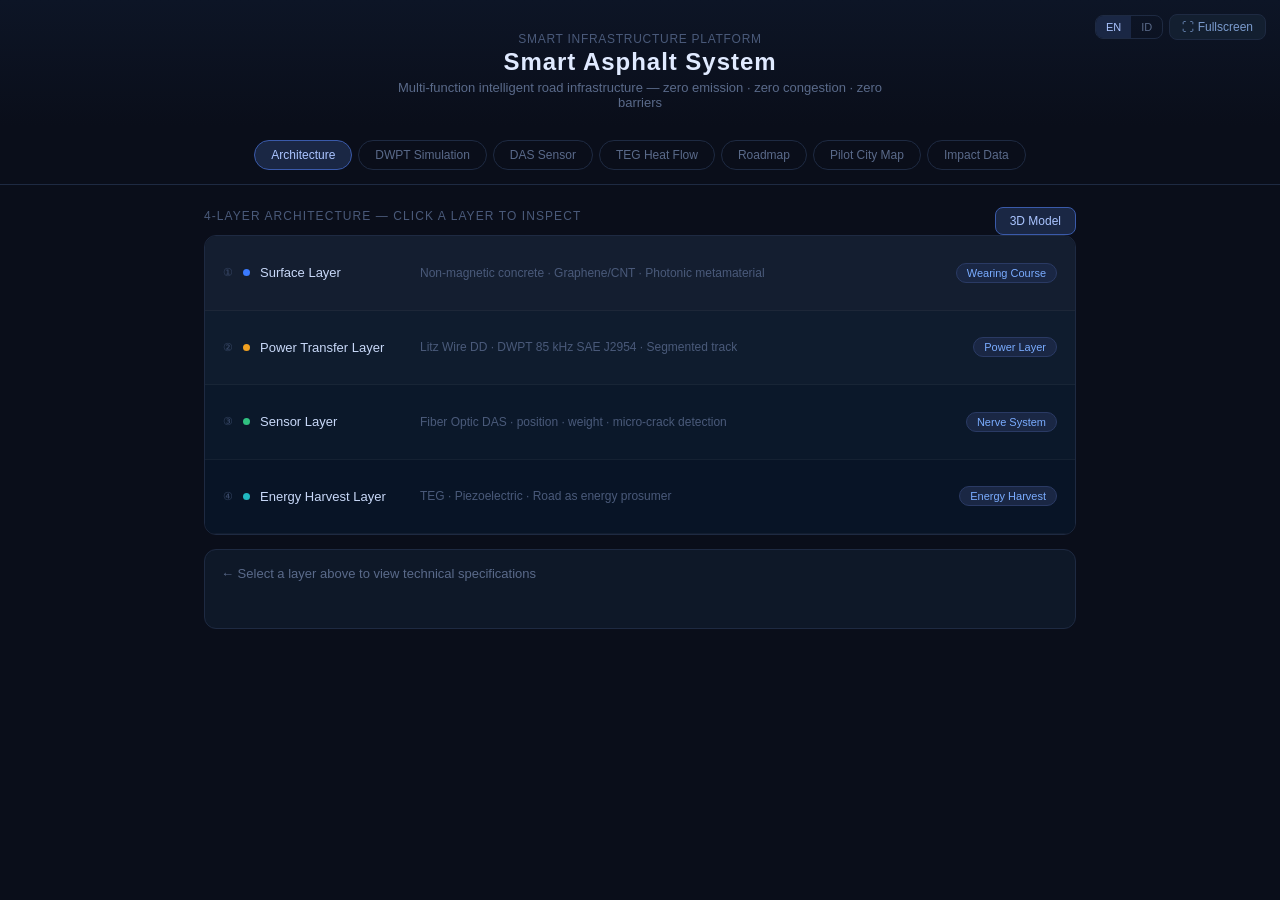
==== commit 521d1255: "update pilot city and smart asphalt" ====
--- a/index.html
+++ b/index.html
@@ -26,6 +26,7 @@
   <button class="tab" onclick="showPanel('das',this)" data-en="DAS Sensor" data-id="Sensor DAS">DAS Sensor</button>
   <button class="tab" onclick="showPanel('teg',this)" data-en="TEG Heat Flow" data-id="Aliran Panas TEG">TEG Heat Flow</button>
   <button class="tab" onclick="showPanel('roadmap',this)" data-en="Roadmap" data-id="Peta Jalan">Roadmap</button>
+  <button class="tab" onclick="window.location.href='pilot-city.html'" data-en="Pilot City Map" data-id="Peta Pilot">Pilot City Map</button>
   <button class="tab" onclick="showPanel('data',this)" data-en="Impact Data" data-id="Data Dampak">Impact Data</button>
 </div>
 
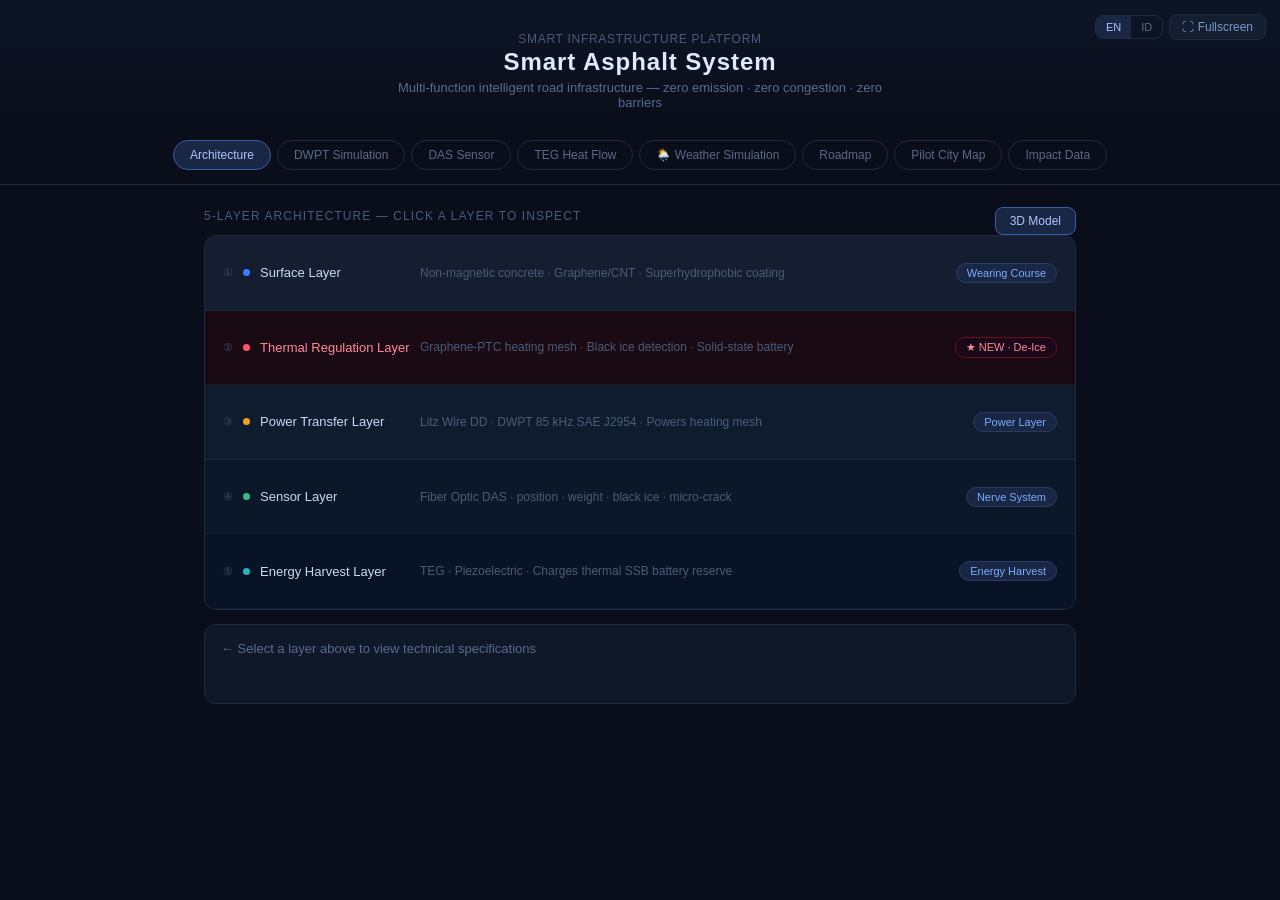
==== commit 48dd1477: "add weather simulation and architecture 3d html new and index html" ====
--- a/index.html
+++ b/index.html
@@ -25,6 +25,7 @@
   <button class="tab" onclick="showPanel('sim',this)" data-en="DWPT Simulation" data-id="Simulasi DWPT">DWPT Simulation</button>
   <button class="tab" onclick="showPanel('das',this)" data-en="DAS Sensor" data-id="Sensor DAS">DAS Sensor</button>
   <button class="tab" onclick="showPanel('teg',this)" data-en="TEG Heat Flow" data-id="Aliran Panas TEG">TEG Heat Flow</button>
+  <button class="tab" onclick="window.location.href='weather.html'" data-en="Weather Simulation" data-id="Simulasi Cuaca">🌦️ Weather Simulation</button>
   <button class="tab" onclick="showPanel('roadmap',this)" data-en="Roadmap" data-id="Peta Jalan">Roadmap</button>
   <button class="tab" onclick="window.location.href='pilot-city.html'" data-en="Pilot City Map" data-id="Peta Pilot">Pilot City Map</button>
   <button class="tab" onclick="showPanel('data',this)" data-en="Impact Data" data-id="Data Dampak">Impact Data</button>
@@ -32,29 +33,81 @@
 
 <!-- ARCHITECTURE -->
 <div id="p-layers" class="panel active">
-    <div class="flex-row-between">
-        <h2 data-en="4-Layer Architecture — click a layer to inspect" data-id="Arsitektur 4 Lapis — klik lapisan untuk detail">4-Layer Architecture — click a layer to inspect</h2>
-         <button class="tab active btn-3d" onclick="window.open('architecture.html','_blank')">3D Model</button>
-    </div>
-  <div class="road">
-    <div class="layer l1" onclick="selectLayer(0)"><span class="lnum">①</span><div class="pulse"></div>
+  <div class="flex-row-between">
+    <h2 data-en="5-Layer Architecture — click a layer to inspect"
+        data-id="Arsitektur 5 Lapis — klik lapisan untuk detail">
+      5-Layer Architecture — click a layer to inspect
+    </h2>
+    <button class="tab active btn-3d" onclick="window.open('architecture3d.html','_blank')">3D Model</button>
+  </div>
+
+  <div class="road" style="height:375px"> <!-- tinggi naik karena 5 layer -->
+    <!-- Layer 1: Surface -->
+    <div class="layer l1" style="top:0;height:20%" onclick="selectLayer(0)">
+      <span class="lnum">①</span><div class="pulse"></div>
       <span class="lname" data-en="Surface Layer" data-id="Lapisan Permukaan">Surface Layer</span>
-      <span class="ldesc" data-en="Non-magnetic concrete · Graphene/CNT · Photonic metamaterial" data-id="Beton non-magnetik · Graphene/CNT · Metamaterial fotonik">Non-magnetic concrete · Graphene/CNT · Photonic metamaterial</span>
-      <span class="lbadge">Wearing Course</span></div>
-    <div class="layer l2" onclick="selectLayer(1)"><span class="lnum">②</span><div class="pulse amber"></div>
+      <span class="ldesc" data-en="Non-magnetic concrete · Graphene/CNT · Superhydrophobic coating"
+            data-id="Beton non-magnetik · Graphene/CNT · Lapisan superhydrophobic">
+        Non-magnetic concrete · Graphene/CNT · Superhydrophobic coating</span>
+      <span class="lbadge">Wearing Course</span>
+    </div>
+
+    <!-- Layer 2: Thermal Regulation (NEW) -->
+    <div class="layer l-thermal" style="top:20%;height:20%;background:#1a0a14"
+         onclick="selectLayer(1)">
+      <span class="lnum">②</span>
+      <div class="pulse" style="background:#ff5566"></div>
+      <span class="lname" style="color:#ff8899"
+            data-en="Thermal Regulation Layer" data-id="Lapisan Regulasi Termal">
+        Thermal Regulation Layer
+      </span>
+      <span class="ldesc" data-en="Graphene-PTC heating mesh · Black ice detection · Solid-state battery"
+            data-id="Mesh pemanas Graphene-PTC · Deteksi es hitam · Baterai solid-state">
+        Graphene-PTC heating mesh · Black ice detection · Solid-state battery
+      </span>
+      <span class="lbadge" style="color:#ff8899;border-color:#661020;background:#1a0818">
+        ★ NEW · De-Ice
+      </span>
+    </div>
+
+    <!-- Layer 3: Power Transfer -->
+    <div class="layer l2" style="top:40%;height:20%" onclick="selectLayer(2)">
+      <span class="lnum">③</span><div class="pulse amber"></div>
       <span class="lname" data-en="Power Transfer Layer" data-id="Lapisan Transfer Daya">Power Transfer Layer</span>
-      <span class="ldesc" data-en="Litz Wire DD · DWPT 85 kHz SAE J2954 · Segmented track" data-id="Kumparan Litz Wire DD · DWPT 85 kHz · Segmented track">Litz Wire DD · DWPT 85 kHz SAE J2954 · Segmented track</span>
-      <span class="lbadge">Power Layer</span></div>
-    <div class="layer l3" onclick="selectLayer(2)"><span class="lnum">③</span><div class="pulse green"></div>
+      <span class="ldesc" data-en="Litz Wire DD · DWPT 85 kHz SAE J2954 · Powers heating mesh"
+            data-id="Kumparan Litz Wire DD · DWPT 85 kHz · Menyuplai mesh pemanas">
+        Litz Wire DD · DWPT 85 kHz SAE J2954 · Powers heating mesh</span>
+      <span class="lbadge">Power Layer</span>
+    </div>
+
+    <!-- Layer 4: Sensor -->
+    <div class="layer l3" style="top:60%;height:20%" onclick="selectLayer(3)">
+      <span class="lnum">④</span><div class="pulse green"></div>
       <span class="lname" data-en="Sensor Layer" data-id="Lapisan Sensor">Sensor Layer</span>
-      <span class="ldesc" data-en="Fiber Optic DAS · position · weight · micro-crack detection" data-id="Fiber Optik DAS · posisi · bobot · deteksi retakan">Fiber Optic DAS · position · weight · micro-crack detection</span>
-      <span class="lbadge">Nerve System</span></div>
-    <div class="layer l4" onclick="selectLayer(3)"><span class="lnum">④</span><div class="pulse teal"></div>
+      <span class="ldesc" data-en="Fiber Optic DAS · position · weight · black ice · micro-crack"
+            data-id="Fiber Optik DAS · posisi · bobot · es hitam · retakan mikro">
+        Fiber Optic DAS · position · weight · black ice · micro-crack</span>
+      <span class="lbadge">Nerve System</span>
+    </div>
+
+    <!-- Layer 5: Energy Harvest -->
+    <div class="layer l4" style="top:80%;height:20%" onclick="selectLayer(4)">
+      <span class="lnum">⑤</span><div class="pulse teal"></div>
       <span class="lname" data-en="Energy Harvest Layer" data-id="Lapisan Panen Energi">Energy Harvest Layer</span>
-      <span class="ldesc" data-en="TEG · Piezoelectric · Road as energy prosumer" data-id="TEG · Piezoelektrik · Jalan sebagai prosumer energi">TEG · Piezoelectric · Road as energy prosumer</span>
-      <span class="lbadge">Energy Harvest</span></div>
-  </div>
-  <div id="layer-detail"><p style="font-size:13px;color:var(--muted)" data-en="← Select a layer above to view technical specifications" data-id="← Pilih lapisan di atas untuk melihat spesifikasi teknis">← Select a layer above to view technical specifications</p></div>
+      <span class="ldesc" data-en="TEG · Piezoelectric · Charges thermal SSB battery reserve"
+            data-id="TEG · Piezoelektrik · Mengisi baterai SSB cadangan termal">
+        TEG · Piezoelectric · Charges thermal SSB battery reserve</span>
+      <span class="lbadge">Energy Harvest</span>
+    </div>
+  </div>
+
+  <div id="layer-detail">
+    <p style="font-size:13px;color:var(--muted)"
+       data-en="← Select a layer above to view technical specifications"
+       data-id="← Pilih lapisan di atas untuk melihat spesifikasi teknis">
+      ← Select a layer above to view technical specifications
+    </p>
+  </div>
 </div>
 
 <!-- DWPT SIM v3 -->
@@ -286,18 +339,74 @@
 
 // ── LAYER ARCHITECTURE ────────────────────────────────────────────────────────
 const layerInfoData = [
-  {en:'Surface Layer (Wearing Course)',id:'Lapisan Permukaan',
-   items:{en:['Fine non-magnetic asphalt concrete','Graphene/CNT heat-absorbing coating — feeds thermoelectric layer','Long-term: photonic metamaterial >95% light absorption','Radiative cooling — reduces urban heat island effect'],
-          id:['Aspal beton halus non-magnetik','Coating Graphene/CNT penyerap panas — menyuplai lapisan termoelektrik','Jangka panjang: metamaterial fotonik >95% absorpsi cahaya','Pendinginan radiatif — mengurangi urban heat island']}},
-  {en:'Power Transfer Layer',id:'Lapisan Transfer Daya',
-   items:{en:['Litz Wire type DD (Double-D) coils embedded in road bed','85 kHz — SAE J2954 standard, compatible with all major EV platforms','Segmented track: only activates directly under a vehicle','No standing EM field — safe for pedestrians and cyclists'],
-          id:['Kumparan Litz Wire tipe DD tertanam di badan jalan','85 kHz — standar SAE J2954, kompatibel semua platform EV utama','Segmented track: hanya aktif tepat di bawah kendaraan','Tidak ada medan EM statis — aman untuk pejalan kaki dan pesepeda']}},
-  {en:'Sensor Layer — Nerve System',id:'Lapisan Sensor — Sistem Saraf',
-   items:{en:['Distributed Acoustic Sensing (DAS) via embedded fiber optic','Detects: vehicle position, speed, axle weight in real-time','Incident response: <1 second automatic alert','Self-monitoring: micro-crack detection before structural failure'],
-          id:['Distributed Acoustic Sensing (DAS) via fiber optik tertanam','Mendeteksi: posisi kendaraan, kecepatan, berat aksle real-time','Respons insiden: <1 detik alert otomatis','Pemantauan mandiri: deteksi retakan mikro sebelum kerusakan struktur']}},
-  {en:'Energy Harvest Layer',id:'Lapisan Panen Energi',
-   items:{en:['TEG harvests ΔT between hot asphalt surface and cool subgrade','Powers streetlights, sensors, EV auxiliary charging','Piezoelectric captures mechanical pressure energy at high-traffic nodes','Road as active energy prosumer feeding local microgrids'],
-          id:['TEG memanen ΔT antara permukaan aspal panas dan subgrade dingin','Menyuplai lampu jalan, sensor, dan pengisian EV tambahan','Piezoelektrik menangkap energi tekanan mekanik di titik lalu lintas padat','Jalan sebagai prosumer energi aktif yang menyuplai mikrogrid lokal']}}
+  {
+    en:'Surface Layer (Wearing Course)', id:'Lapisan Permukaan',
+    items:{
+      en:['Fine non-magnetic asphalt concrete',
+          'Graphene/CNT heat-absorbing coating — feeds thermoelectric layer',
+          'Optional superhydrophobic nano-coating: water & ice repellent',
+          'Long-term: photonic metamaterial >95% light absorption'],
+      id:['Aspal beton halus non-magnetik',
+          'Coating Graphene/CNT penyerap panas — menyuplai lapisan termoelektrik',
+          'Opsional: lapisan nano superhydrophobic — tolak air & es',
+          'Jangka panjang: metamaterial fotonik >95% absorpsi cahaya']
+    }
+  },
+  // ★ NEW LAYER
+  {
+    en:'② Thermal Regulation Layer ★ NEW', id:'② Lapisan Regulasi Termal ★ BARU',
+    items:{
+      en:['Graphene-PTC / steel heating mesh for active de-icing',
+          'Black ice & frost detection via DAS + surface temp sensor fusion',
+          'Distributed solid-state battery (SSB) stores TEG/DWPT surplus energy',
+          'Activates only in freeze-risk conditions (<4°C) — highly energy efficient',
+          'Receives power from Layer 3 DWPT bus and Layer 5 TEG harvest'],
+      id:['Mesh pemanas Graphene-PTC / baja untuk de-icing aktif',
+          'Deteksi es hitam & beku via DAS + fusi sensor suhu permukaan',
+          'Baterai solid-state (SSB) terdistribusi menyimpan surplus energi TEG/DWPT',
+          'Aktif hanya saat risiko beku (<4°C) — sangat hemat energi',
+          'Menerima daya dari DWPT Layer 3 dan panen TEG Layer 5']
+    }
+  },
+  {
+    en:'Power Transfer Layer', id:'Lapisan Transfer Daya',
+    items:{
+      en:['Litz Wire type DD (Double-D) coils embedded in road bed',
+          '85 kHz — SAE J2954 standard, compatible with all major EV platforms',
+          'Also distributes power to Thermal Layer heating mesh via internal bus',
+          'Segmented track: only activates directly under a vehicle'],
+      id:['Kumparan Litz Wire tipe DD tertanam di badan jalan',
+          '85 kHz — standar SAE J2954, kompatibel semua platform EV utama',
+          'Juga mendistribusikan daya ke mesh pemanas Lapisan Termal via bus internal',
+          'Segmented track: hanya aktif tepat di bawah kendaraan']
+    }
+  },
+  {
+    en:'Sensor Layer — Nerve System', id:'Lapisan Sensor — Sistem Saraf',
+    items:{
+      en:['Distributed Acoustic Sensing (DAS) via embedded fiber optic',
+          'Detects: vehicle position, speed, axle weight in real-time',
+          'Black ice detection: acoustic + thermal signature fusion',
+          'Incident response: <1 second automatic alert to traffic center'],
+      id:['Distributed Acoustic Sensing (DAS) via fiber optik tertanam',
+          'Mendeteksi: posisi kendaraan, kecepatan, berat aksle real-time',
+          'Deteksi es hitam: fusi sinyal akustik + tanda termal',
+          'Respons insiden: <1 detik alert otomatis ke pusat kendali']
+    }
+  },
+  {
+    en:'Energy Harvest Layer', id:'Lapisan Panen Energi',
+    items:{
+      en:['TEG harvests ΔT between hot asphalt surface and cool subgrade',
+          'Piezoelectric captures mechanical pressure energy at high-traffic nodes',
+          'Charges Thermal Layer solid-state batteries for de-icing energy reserve',
+          'Road as active energy prosumer feeding local microgrids'],
+      id:['TEG memanen ΔT antara permukaan aspal panas dan subgrade dingin',
+          'Piezoelektrik menangkap energi tekanan mekanik di titik lalu lintas padat',
+          'Mengisi baterai solid-state Lapisan Termal sebagai cadangan energi de-icing',
+          'Jalan sebagai prosumer energi aktif yang menyuplai mikrogrid lokal']
+    }
+  }
 ];
 function selectLayer(i) {
   document.querySelectorAll('.layer').forEach((l,j) => { l.classList.remove('hi'); if(j===i) l.classList.add('hi'); });
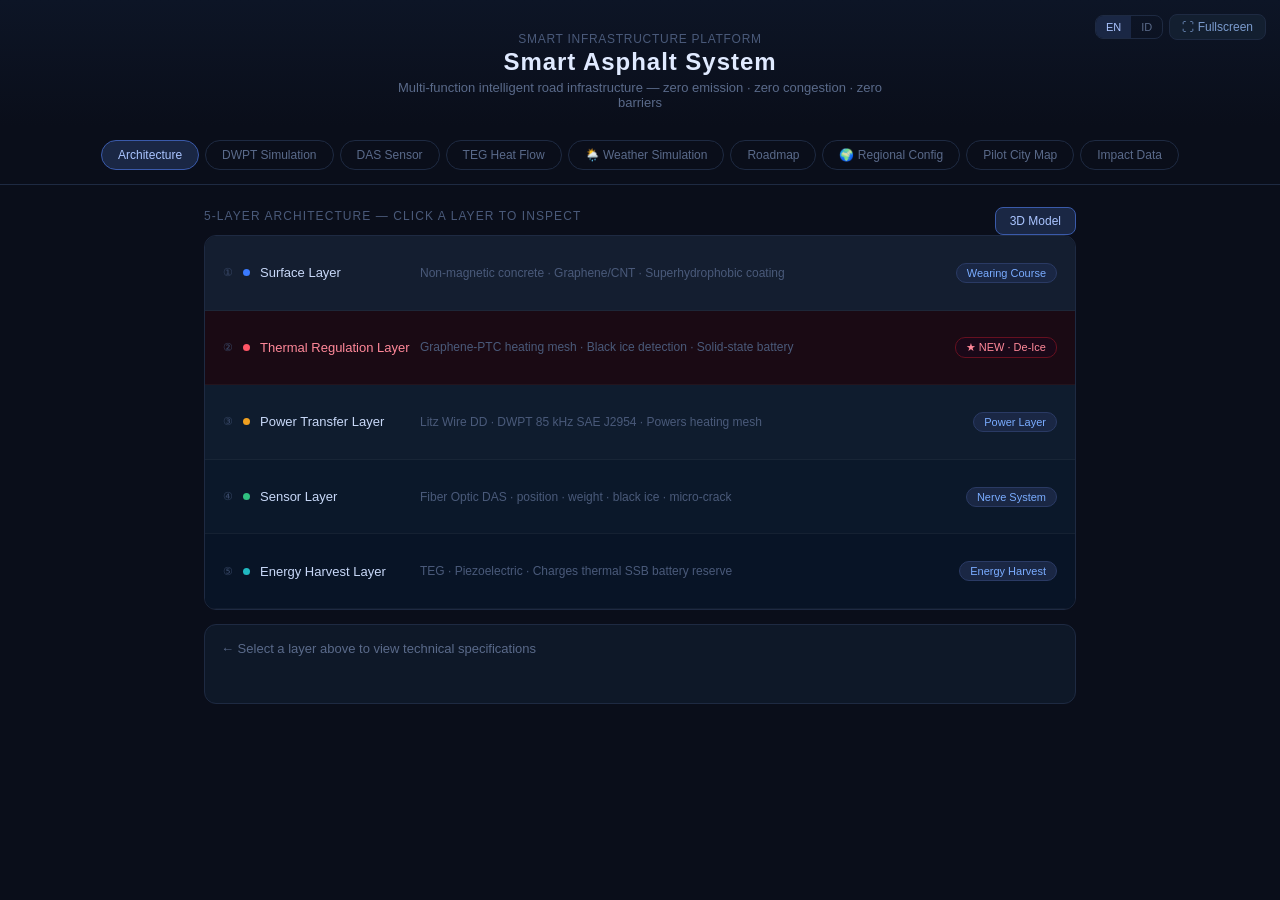
==== commit ab91041e: "add new aspect" ====
--- a/index.html
+++ b/index.html
@@ -27,6 +27,7 @@
   <button class="tab" onclick="showPanel('teg',this)" data-en="TEG Heat Flow" data-id="Aliran Panas TEG">TEG Heat Flow</button>
   <button class="tab" onclick="window.location.href='weather.html'" data-en="Weather Simulation" data-id="Simulasi Cuaca">🌦️ Weather Simulation</button>
   <button class="tab" onclick="showPanel('roadmap',this)" data-en="Roadmap" data-id="Peta Jalan">Roadmap</button>
+  <button class="tab" onclick="window.location.href='regional.html'" data-en="Regional Config" data-id="Konfigurasi Wilayah">🌍 Regional Config</button>
   <button class="tab" onclick="window.location.href='pilot-city.html'" data-en="Pilot City Map" data-id="Peta Pilot">Pilot City Map</button>
   <button class="tab" onclick="showPanel('data',this)" data-en="Impact Data" data-id="Data Dampak">Impact Data</button>
 </div>
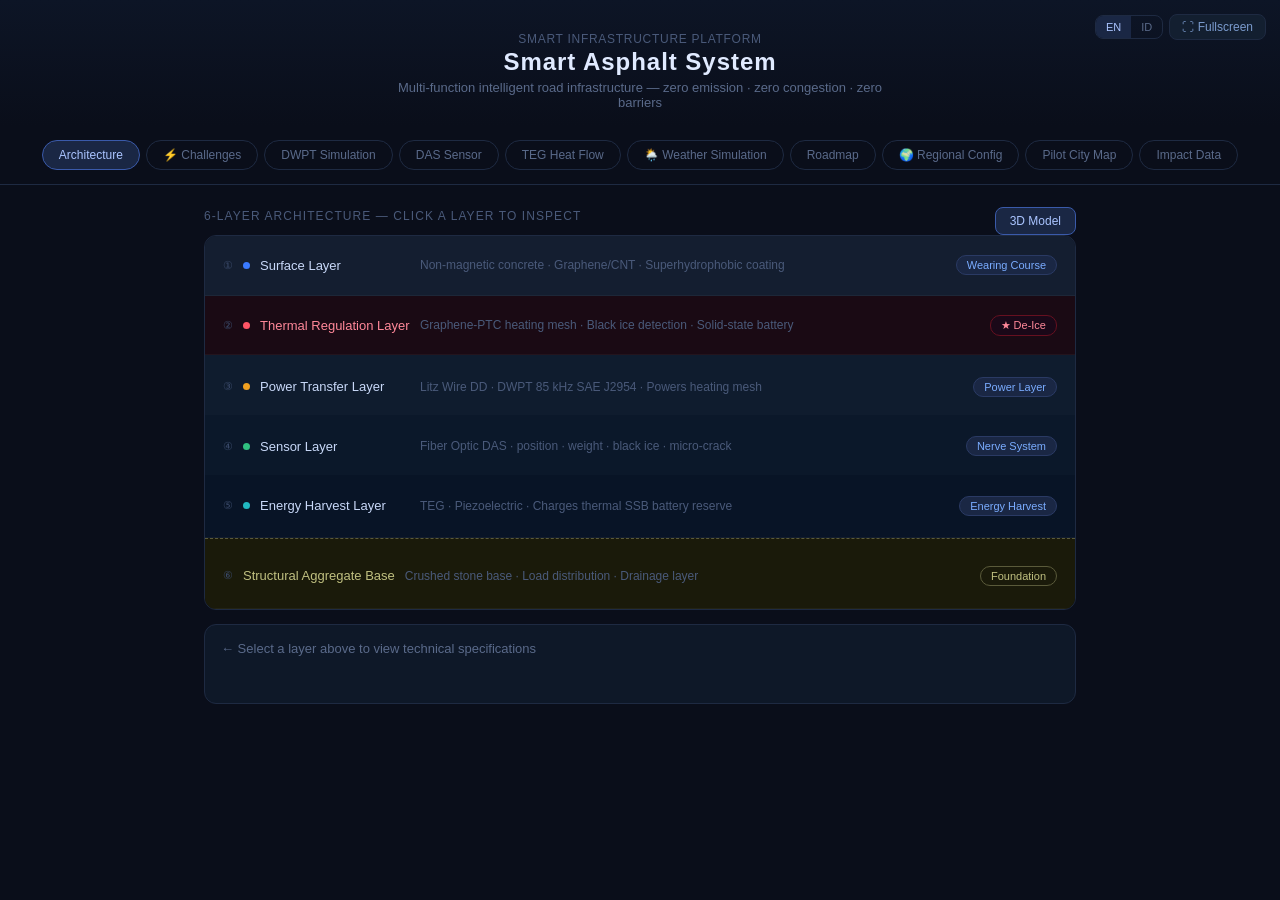
==== commit 99f55650: "updae" ====
--- a/index.html
+++ b/index.html
@@ -22,6 +22,7 @@
 
 <div class="tabs">
   <button class="tab active" onclick="showPanel('layers',this)" data-en="Architecture" data-id="Arsitektur">Architecture</button>
+   <button class="tab" onclick="showPanel('challenges',this)" data-en="⚡ Challenges" data-id="⚡ Hambatan">⚡ Challenges</button>
   <button class="tab" onclick="showPanel('sim',this)" data-en="DWPT Simulation" data-id="Simulasi DWPT">DWPT Simulation</button>
   <button class="tab" onclick="showPanel('das',this)" data-en="DAS Sensor" data-id="Sensor DAS">DAS Sensor</button>
   <button class="tab" onclick="showPanel('teg',this)" data-en="TEG Heat Flow" data-id="Aliran Panas TEG">TEG Heat Flow</button>
@@ -37,14 +38,14 @@
   <div class="flex-row-between">
     <h2 data-en="5-Layer Architecture — click a layer to inspect"
         data-id="Arsitektur 5 Lapis — klik lapisan untuk detail">
-      5-Layer Architecture — click a layer to inspect
+      6-Layer Architecture — click a layer to inspect
     </h2>
     <button class="tab active btn-3d" onclick="window.open('architecture3d.html','_blank')">3D Model</button>
   </div>
 
   <div class="road" style="height:375px"> <!-- tinggi naik karena 5 layer -->
     <!-- Layer 1: Surface -->
-    <div class="layer l1" style="top:0;height:20%" onclick="selectLayer(0)">
+    <div class="layer l1" style="top:0;height:16%" onclick="selectLayer(0)">
       <span class="lnum">①</span><div class="pulse"></div>
       <span class="lname" data-en="Surface Layer" data-id="Lapisan Permukaan">Surface Layer</span>
       <span class="ldesc" data-en="Non-magnetic concrete · Graphene/CNT · Superhydrophobic coating"
@@ -54,7 +55,7 @@
     </div>
 
     <!-- Layer 2: Thermal Regulation (NEW) -->
-    <div class="layer l-thermal" style="top:20%;height:20%;background:#1a0a14"
+    <div class="layer l-thermal" style="top:16%;height:16%;background:#1a0a14"
          onclick="selectLayer(1)">
       <span class="lnum">②</span>
       <div class="pulse" style="background:#ff5566"></div>
@@ -67,12 +68,12 @@
         Graphene-PTC heating mesh · Black ice detection · Solid-state battery
       </span>
       <span class="lbadge" style="color:#ff8899;border-color:#661020;background:#1a0818">
-        ★ NEW · De-Ice
+        ★ De-Ice
       </span>
     </div>
 
     <!-- Layer 3: Power Transfer -->
-    <div class="layer l2" style="top:40%;height:20%" onclick="selectLayer(2)">
+    <div class="layer l2" style="top:32%;height:17%" onclick="selectLayer(2)">
       <span class="lnum">③</span><div class="pulse amber"></div>
       <span class="lname" data-en="Power Transfer Layer" data-id="Lapisan Transfer Daya">Power Transfer Layer</span>
       <span class="ldesc" data-en="Litz Wire DD · DWPT 85 kHz SAE J2954 · Powers heating mesh"
@@ -82,7 +83,7 @@
     </div>
 
     <!-- Layer 4: Sensor -->
-    <div class="layer l3" style="top:60%;height:20%" onclick="selectLayer(3)">
+    <div class="layer l3" style="top:48%;height:17%" onclick="selectLayer(3)">
       <span class="lnum">④</span><div class="pulse green"></div>
       <span class="lname" data-en="Sensor Layer" data-id="Lapisan Sensor">Sensor Layer</span>
       <span class="ldesc" data-en="Fiber Optic DAS · position · weight · black ice · micro-crack"
@@ -92,7 +93,7 @@
     </div>
 
     <!-- Layer 5: Energy Harvest -->
-    <div class="layer l4" style="top:80%;height:20%" onclick="selectLayer(4)">
+    <div class="layer l4" style="top:64%;height:17%" onclick="selectLayer(4)">
       <span class="lnum">⑤</span><div class="pulse teal"></div>
       <span class="lname" data-en="Energy Harvest Layer" data-id="Lapisan Panen Energi">Energy Harvest Layer</span>
       <span class="ldesc" data-en="TEG · Piezoelectric · Charges thermal SSB battery reserve"
@@ -100,8 +101,19 @@
         TEG · Piezoelectric · Charges thermal SSB battery reserve</span>
       <span class="lbadge">Energy Harvest</span>
     </div>
-  </div>
-
+    <!-- Layer 6: Structural Aggregate Base (NEW) -->
+  <div class="layer l-aggregate" style="top:81%;height:19%; padding-top:4px; background: #1a1a0a; border-top: 1px dashed #5a5a3a; cursor: pointer;" onclick="selectLayer(5)">
+    <span class="lnum">⑥</span>
+    <span class="lname" style="color:#c0c080" data-en="Structural Aggregate Base" data-id="Pondasi Agregat Struktural">
+      Structural Aggregate Base
+    </span>
+    <span class="ldesc" data-en="Crushed stone base · Load distribution · Drainage layer"
+          data-id="Pondasi batu pecah · Distribusi beban · Lapisan drainase">
+      Crushed stone base · Load distribution · Drainage layer
+    </span>
+    <span class="lbadge" style="color:#c0c080; border-color:#5a5a3a; background:#1a1a0a;">Foundation</span>
+  </div>
+  </div>
   <div id="layer-detail">
     <p style="font-size:13px;color:var(--muted)"
        data-en="← Select a layer above to view technical specifications"
@@ -110,7 +122,244 @@
     </p>
   </div>
 </div>
-
+<div id="p-challenges" class="panel">
+  <h2 data-en="⚡ Technical Challenges & Solutions" data-id="⚡ Hambatan Teknis & Solusi">⚡ Technical Challenges & Solutions</h2>
+
+  <div class="ch-intro" data-en="Smart Asphalt is not anti-interference — it is interference-resistant and even turns interference into advantage. Click each layer to expand its specific challenges and engineering solutions."
+       data-id="Smart Asphalt bukan anti-gangguan — melainkan tahan gangguan dan bahkan mengubah gangguan menjadi keuntungan. Klik tiap lapisan untuk melihat hambatan spesifik dan solusinya.">
+    Smart Asphalt is not anti-interference — it is <b style="color:var(--accent2)">interference-resistant</b> and even turns interference into advantage. Click each layer to expand its specific challenges and engineering solutions.
+  </div>
+
+  <div class="ch-grid">
+
+    <!-- L1 Surface -->
+    <div class="ch-card" id="chc-0">
+      <div class="ch-header" onclick="toggleCh(0)">
+        <span class="ch-layer-badge" style="background:rgba(58,122,255,.15);color:#7ab0ff;border:1px solid rgba(58,122,255,.3)">L1</span>
+        <span class="ch-title" data-en="Surface Layer — Bio-Asphalt & Agile Upgrade" data-id="Lapisan Permukaan — Bio-Asphalt & Agile Upgrade">Surface Layer — Bio-Asphalt &amp; Agile Upgrade</span>
+        <span class="ch-chevron" id="chv-0">▼</span>
+      </div>
+      <div class="ch-body" id="chb-0">
+        <div class="ch-cols">
+          <div class="ch-box hamb">
+            <div class="ch-box-title">⚠ Hambatan</div>
+            <ul class="ch-list">
+              <li class="danger" data-en="Bio-asphalt pure prone to deformation in tropical climate (heavy rain + extreme heat)" data-id="Bio-asphalt murni rentan deformasi di iklim tropis (hujan deras + panas ekstrem)">Bio-asphalt murni rentan deformasi di iklim tropis (hujan deras + panas ekstrem)</li>
+              <li class="danger" data-en="Compatibility with fiber DAS & TEG modules not yet tested at large scale" data-id="Kompatibilitas dengan fiber DAS & modul TEG belum teruji skala besar">Kompatibilitas dengan fiber DAS &amp; modul TEG belum teruji skala besar</li>
+              <li class="danger" data-en="No long-term field data for composite layer durability" data-id="Belum ada data lapangan jangka panjang untuk durabilitas lapisan komposit">Belum ada data lapangan jangka panjang untuk durabilitas lapisan komposit</li>
+            </ul>
+          </div>
+          <div class="ch-box sol">
+            <div class="ch-box-title">✓ Solusi</div>
+            <ul class="ch-list">
+              <li class="ok" data-en="Hybrid bio-asphalt: 30–50% bio-binder + polymer modifier (tested in Netherlands & India)" data-id="Hybrid bio-asphalt: 30–50% bio-binder + polymer modifier (teruji di Belanda & India)">Hybrid bio-asphalt: 30–50% bio-binder + polymer modifier (teruji di Belanda &amp; India)</li>
+              <li class="ok" data-en="LEGO modular design — surface replaceable without dismantling lower layers" data-id="Desain modular LEGO — surface bisa diganti tanpa bongkar layer bawah">Desain modular LEGO — surface bisa diganti tanpa bongkar layer bawah</li>
+              <li class="ok" data-en="Agile = iterative upgrade per road segment, not full replacement" data-id="Agile = upgrade iteratif per segmen jalan, bukan ganti total">Agile = upgrade iteratif per segmen jalan, bukan ganti total</li>
+            </ul>
+          </div>
+        </div>
+      </div>
+    </div>
+
+    <!-- L2 Thermal -->
+    <div class="ch-card" id="chc-1">
+      <div class="ch-header" onclick="toggleCh(1)">
+        <span class="ch-layer-badge" style="background:rgba(255,85,102,.12);color:#ff8899;border:1px solid rgba(255,85,102,.3)">L2</span>
+        <span class="ch-title" data-en="Thermal Regulation — TEG & ΔT Stability" data-id="Regulasi Termal — TEG & Stabilitas ΔT">Thermal Regulation — TEG &amp; ΔT Stability</span>
+        <span class="ch-chevron" id="chv-1">▼</span>
+      </div>
+      <div class="ch-body" id="chb-1">
+        <div class="ch-cols">
+          <div class="ch-box hamb">
+            <div class="ch-box-title">⚠ Hambatan</div>
+            <ul class="ch-list">
+              <li class="danger">TEG butuh ΔT <em>stabil</em> — tapi suhu aspal fluktuasi 30–40°C/hari</li>
+              <li class="danger">Thermal cycling harian menyebabkan solder joint fatigue jangka panjang</li>
+              <li class="danger">Panas bisa "bocor" ke layer lain yang tidak membutuhkan</li>
+            </ul>
+          </div>
+          <div class="ch-box sol">
+            <div class="ch-box-title">✓ Solusi</div>
+            <ul class="ch-list">
+              <li class="ok"><b>Phase-Change Material (PCM)</b> sebagai buffer termal — menstabilkan ΔT</li>
+              <li class="ok">Graphene/CNT coating: konduktor termal efisien, salurkan panas langsung ke hot-side TEG</li>
+              <li class="ok">Isolator termal di bawah TEG: cegah bocor, maksimalkan ΔT</li>
+              <li class="ok">Sensor mikro untuk monitoring degradasi solder joint secara real-time</li>
+            </ul>
+          </div>
+        </div>
+      </div>
+    </div>
+
+    <!-- L3 DWPT + EMI -->
+    <div class="ch-card" id="chc-2">
+      <div class="ch-header" onclick="toggleCh(2)">
+        <span class="ch-layer-badge" style="background:rgba(240,160,32,.12);color:#f0c060;border:1px solid rgba(240,160,32,.3)">L3</span>
+        <span class="ch-title" data-en="DWPT — EMI & Synchronisation" data-id="DWPT — EMI & Sinkronisasi">DWPT — EMI &amp; Synchronisation</span>
+        <span class="ch-chevron" id="chv-2">▼</span>
+      </div>
+      <div class="ch-body" id="chb-2">
+        <div class="ch-cols">
+          <div class="ch-box hamb">
+            <div class="ch-box-title">⚠ Hambatan</div>
+            <ul class="ch-list">
+              <li class="danger">Koil 85 kHz menghasilkan medan EM kuat — potensi noise pada elektronik non-fiber</li>
+              <li class="danger">Butuh sinkronisasi real-time dengan kendaraan (latency &lt;10ms)</li>
+              <li class="danger">Efisiensi transfer turun jika posisi kendaraan tidak presisi di atas koil</li>
+            </ul>
+          </div>
+          <div class="ch-box sol">
+            <div class="ch-box-title">✓ Solusi</div>
+            <ul class="ch-list">
+              <li class="ok">DAS (fiber optik) imun EMI secara fundamental — sinyal adalah cahaya, bukan listrik</li>
+              <li class="ok">Sangkar Faraday mini untuk komponen elektronik non-fiber</li>
+              <li class="ok">Protokol V2I berbasis 5G/edge untuk sinkronisasi latensi rendah</li>
+              <li class="ok">Segmented track: koil hanya aktif tepat di bawah kendaraan</li>
+            </ul>
+          </div>
+        </div>
+        <div class="ch-box emi" style="margin-top:10px">
+          <div class="ch-box-title">💡 Kenapa DAS Aman dari EMI</div>
+          <p style="font-size:12px;color:var(--text2);line-height:1.65">Fiber optik membawa sinyal cahaya di dalam kabel kaca, bukan arus listrik. Medan magnet dari koil DWPT tidak dapat menginduksi noise pada foton. Sama seperti kabel serat optik bawah laut tidak terganggu oleh petir — ini adalah keunggulan inheren yang membuat DAS dan DWPT bisa hidup berdampingan sempurna.</p>
+        </div>
+      </div>
+    </div>
+
+    <!-- L4 DAS Sensor -->
+    <div class="ch-card" id="chc-3">
+      <div class="ch-header" onclick="toggleCh(3)">
+        <span class="ch-layer-badge" style="background:rgba(48,192,128,.12);color:#60d090;border:1px solid rgba(48,192,128,.3)">L4</span>
+        <span class="ch-title" data-en="DAS Sensor — Fiber Fragility & Data Volume" data-id="Sensor DAS — Kerentanan Fiber & Volume Data">DAS Sensor — Fiber Fragility &amp; Data Volume</span>
+        <span class="ch-chevron" id="chv-3">▼</span>
+      </div>
+      <div class="ch-body" id="chb-3">
+        <div class="ch-cols">
+          <div class="ch-box hamb">
+            <div class="ch-box-title">⚠ Hambatan</div>
+            <ul class="ch-list">
+              <li class="danger">Fiber optik rentan retak saat aspal crack — titik keretakan kritis</li>
+              <li class="danger">Butuh power stabil untuk interrogator DAS, sementara output TEG/piezo fluktuatif</li>
+              <li class="danger">Volume data akustik sangat besar → beban komputasi tinggi</li>
+              <li class="danger">"Noise" lalu lintas harus dibedakan dari sinyal penting (retakan, kecelakaan)</li>
+            </ul>
+          </div>
+          <div class="ch-box sol">
+            <div class="ch-box-title">✓ Solusi</div>
+            <ul class="ch-list">
+              <li class="ok">Rute fiber di conduit fleksibel dalam lapisan struktural — bukan di aspal langsung</li>
+              <li class="ok">Edge AI per segmen: pre-filtering data sebelum dikirim ke cloud</li>
+              <li class="ok"><b>Self-supervised learning</b>: AI terus belajar membedakan pola getaran truk, motor, retakan mikro, langkah kaki</li>
+              <li class="ok">Supercapacitor sebagai buffer power untuk interrogator DAS</li>
+            </ul>
+          </div>
+        </div>
+        <div class="ch-box sol" style="margin-top:10px">
+          <div class="ch-box-title">🧠 Getaran = Data, Bukan Gangguan</div>
+          <p style="font-size:12px;color:var(--text2);line-height:1.65">Interferensi getaran dari kendaraan adalah sinyal utama bagi DAS dan sumber energi bagi Piezoelektrik. AI pada sistem DAS dilatih untuk mengubah "noise" menjadi intelijen: pola getaran truk berbeda dengan retakan mikro, yang berbeda lagi dengan langkah kaki pejalan kaki. <b style="color:var(--accent2)">Kebisingan yang tidak diinginkan diredam, sinyal penting diperkuat</b>.</p>
+        </div>
+      </div>
+    </div>
+
+    <!-- L5 Energy Harvest -->
+    <div class="ch-card" id="chc-4">
+      <div class="ch-header" onclick="toggleCh(4)">
+        <span class="ch-layer-badge" style="background:rgba(32,184,192,.12);color:#40d0d8;border:1px solid rgba(32,184,192,.3)">L5</span>
+        <span class="ch-title" data-en="Energy Harvest — Piezo & TEG Efficiency" data-id="Panen Energi — Efisiensi Piezo & TEG">Energy Harvest — Piezo &amp; TEG Efficiency</span>
+        <span class="ch-chevron" id="chv-4">▼</span>
+      </div>
+      <div class="ch-body" id="chb-4">
+        <div class="ch-cols">
+          <div class="ch-box hamb">
+            <div class="ch-box-title">⚠ Hambatan</div>
+            <ul class="ch-list">
+              <li class="danger">Output piezo sangat bergantung volume lalu lintas — tidak stabil di pedesaan</li>
+              <li class="danger">Material piezo (PZT) mengandung timbal → masalah lingkungan</li>
+              <li class="danger">Efisiensi konversi masih rendah (~5–15%)</li>
+              <li class="danger">Solder joint fatigue dari thermal cycling harian pada modul TEG</li>
+            </ul>
+          </div>
+          <div class="ch-box sol">
+            <div class="ch-box-title">✓ Solusi</div>
+            <ul class="ch-list">
+              <li class="ok">Supercapacitor + SSB sebagai buffer energi — stabilkan output</li>
+              <li class="ok"><b>PVDF (lead-free piezo)</b> sebagai alternatif ramah lingkungan</li>
+              <li class="ok">Enkapsulasi modul dalam housing tahan getaran &amp; korosi</li>
+              <li class="ok">Di pedesaan: prioritaskan TEG (sinar matahari) daripada piezo (lalu lintas rendah)</li>
+            </ul>
+          </div>
+        </div>
+      </div>
+    </div>
+
+    <!-- L6 Structural -->
+    <div class="ch-card" id="chc-5">
+      <div class="ch-header" onclick="toggleCh(5)">
+        <span class="ch-layer-badge" style="background:rgba(192,192,128,.12);color:#c0c080;border:1px solid rgba(192,192,128,.3)">L6</span>
+        <span class="ch-title" data-en="Structural Base — Maintenance & Modularity" data-id="Pondasi Struktural — Perawatan & Modularitas">Structural Base — Maintenance &amp; Modularity</span>
+        <span class="ch-chevron" id="chv-5">▼</span>
+      </div>
+      <div class="ch-body" id="chb-5">
+        <div class="ch-cols">
+          <div class="ch-box hamb">
+            <div class="ch-box-title">⚠ Hambatan</div>
+            <ul class="ch-list">
+              <li class="danger">Jika ada perbaikan infrastruktur bawah (pipa, kabel), sistem berpotensi terbongkar total</li>
+              <li class="danger">Tidak ada teknisi yang terlatih untuk servis sistem 6-layer se-kompleks ini</li>
+              <li class="danger">Desain monolitik = bencana saat maintenance</li>
+              <li class="danger">Korosi dari air tanah mengancam modul DWPT &amp; TEG dalam jangka panjang</li>
+            </ul>
+          </div>
+          <div class="ch-box sol">
+            <div class="ch-box-title">✓ Solusi</div>
+            <ul class="ch-list">
+              <li class="ok"><b>Segmen modular prefabrikasi</b> 1–2m — bisa dibongkar independen seperti LEGO</li>
+              <li class="ok">Conduit terstandarisasi untuk semua kabel/fiber — akses tanpa bongkar aspal</li>
+              <li class="ok">Standar terbuka agar vendor berbeda bisa interoperabel</li>
+              <li class="ok">Drainase terintegrasi + coating anti-korosi pada semua modul elektronik</li>
+            </ul>
+          </div>
+        </div>
+      </div>
+    </div>
+
+  </div><!-- end ch-grid -->
+
+  <!-- System Integration -->
+  <div class="sys-banner">
+    <div class="sys-banner-title"><span>🔗</span> Hambatan Lintas-Layer: System Integration</div>
+    <p style="font-size:12px;color:var(--text2);line-height:1.7;margin-bottom:12px"
+       data-en="The biggest challenge is not within a single layer, but between layers — energy management, communication protocols, and graceful degradation when one layer fails."
+       data-id="Hambatan terbesar bukan di satu layer, tapi antar layer — manajemen energi, protokol komunikasi, dan degradasi graceful saat satu layer gagal.">
+      Hambatan terbesar bukan di satu layer, tapi <b style="color:var(--accent)">antar layer</b> — manajemen energi, protokol komunikasi, dan graceful degradation saat satu layer gagal.
+    </p>
+    <div class="ch-cols">
+      <div class="ch-box hamb">
+        <div class="ch-box-title">⚠ Tantangan Utama</div>
+        <ul class="ch-list">
+          <li class="danger">Power budget: siapa supply siapa? TEG & piezo output kecil & fluktuatif, tapi DAS & DWPT butuh power stabil</li>
+          <li class="danger">Kalau satu layer mati — sistem kolaps atau degradasi graceful?</li>
+          <li class="danger">Protokol komunikasi antar layer belum ada standar industri</li>
+        </ul>
+      </div>
+      <div class="ch-box sol">
+        <div class="ch-box-title">✓ Edge AI sebagai Orkestrator</div>
+        <ul class="ch-list">
+          <li class="ok">Setiap segmen jalan punya <b>edge node</b> yang mengatur energi lokal, filtering DAS, dan handshake DWPT</li>
+          <li class="ok">Tanpa bergantung cloud — latensi rendah, resiliensi tinggi</li>
+          <li class="ok">Jika satu layer gagal: sistem degradasi graceful, edge node reroute ke kapasitas yang tersisa</li>
+        </ul>
+      </div>
+    </div>
+    <button class="edge-ai-btn" onclick="showPanel('layers', document.querySelector('.tab'))">← Lihat Arsitektur Layer</button>
+  </div>
+
+  <!-- Rural Note -->
+  <div class="rural-note">
+    <b>🌿 Rekomendasi untuk Pedesaan:</b><br>
+    Prioritaskan <b>L1 hybrid bio-asphalt</b> + <b>L4 DAS</b> (structural health monitoring) + <b>L6 modular base</b>. Skip DWPT dulu — infrastruktur EV belum ada. TEG bisa jadi tambahan jika intensitas sinar matahari tinggi. Bio-asphalt dari limbah CPO atau sekam padi sangat relevan untuk konteks Indonesia.
+  </div>
+
+</div>
 <!-- DWPT SIM v3 -->
 <div id="p-sim" class="panel">
   <h2 data-en="DWPT Live Simulation — Dynamic Wireless Power Transfer" data-id="Simulasi DWPT Langsung — Transfer Daya Nirkabel Dinamis">DWPT Live Simulation — Dynamic Wireless Power Transfer</h2>
@@ -355,7 +604,7 @@
   },
   // ★ NEW LAYER
   {
-    en:'② Thermal Regulation Layer ★ NEW', id:'② Lapisan Regulasi Termal ★ BARU',
+    en:'② Thermal Regulation Layer', id:'② Lapisan Regulasi Termal',
     items:{
       en:['Graphene-PTC / steel heating mesh for active de-icing',
           'Black ice & frost detection via DAS + surface temp sensor fusion',
@@ -407,7 +656,20 @@
           'Mengisi baterai solid-state Lapisan Termal sebagai cadangan energi de-icing',
           'Jalan sebagai prosumer energi aktif yang menyuplai mikrogrid lokal']
     }
+  },
+  {
+  en:'⑥ Structural Aggregate Base', id:'⑥ Pondasi Agregat Struktural',
+  items:{
+    en:['High-quality crushed stone aggregate (e.g., granite, andesite)',
+        'Distributes vehicle loads to subgrade, prevents rutting & deformation',
+        'Provides level platform for DWPT coils & TEG modules',
+        'Integrated drainage channels to prevent water accumulation'],
+    id:['Agregat batu pecah berkualitas tinggi (granit, andesit)',
+        'Mendistribusikan beban kendaraan ke tanah dasar, mencegah amblas',
+        'Menyediakan platform rata untuk koil DWPT & modul TEG',
+        'Saluran drainase terintegrasi mencegah genangan air']
   }
+}
 ];
 function selectLayer(i) {
   document.querySelectorAll('.layer').forEach((l,j) => { l.classList.remove('hi'); if(j===i) l.classList.add('hi'); });
@@ -674,6 +936,21 @@
     requestAnimationFrame(draw);
   }
   draw();
+}
+// ── CHALLENGES ACCORDION ──────────────────────────────────────────────────────
+function toggleCh(i) {
+  const body = document.getElementById('chb-' + i);
+  const chev = document.getElementById('chv-' + i);
+  const isOpen = body.classList.contains('open');
+  // close all
+  for(let j=0;j<6;j++){
+    document.getElementById('chb-'+j).classList.remove('open');
+    document.getElementById('chv-'+j).classList.remove('open');
+  }
+  if (!isOpen) {
+    body.classList.add('open');
+    chev.classList.add('open');
+  }
 }
 
 // ── TEG ───────────────────────────────────────────────────────────────────────
--- a/css/index.css
+++ b/css/index.css
@@ -202,4 +202,61 @@
 .btn-3d:hover {
   background: #223466;
   border-color: #3a5aaa;
-}+}
+
+
+/* ============================================================
+   CHALLENGES PANEL — new
+   ============================================================ */
+.ch-intro{font-size:12px;color:var(--text2);line-height:1.7;margin-bottom:24px;padding:14px 16px;background:var(--bg3);border:1px solid var(--border);border-left:3px solid var(--accent);border-radius:10px}
+.ch-grid{display:flex;flex-direction:column;gap:14px}
+
+.ch-card{border-radius:12px;border:1px solid var(--border);overflow:hidden;transition:.2s}
+.ch-card:hover{border-color:rgba(58,122,255,.35)}
+
+.ch-header{display:flex;align-items:center;gap:12px;padding:13px 16px;cursor:pointer;user-select:none}
+.ch-layer-badge{font-size:10px;font-weight:700;letter-spacing:.06em;padding:3px 10px;border-radius:20px;white-space:nowrap}
+.ch-title{flex:1;font-size:13px;font-weight:600;color:var(--text)}
+.ch-chevron{font-size:11px;color:var(--text2);transition:transform .25s}
+.ch-chevron.open{transform:rotate(180deg)}
+
+.ch-body{display:none;padding:0 16px 16px}
+.ch-body.open{display:block}
+
+.ch-cols{display:grid;grid-template-columns:1fr 1fr;gap:10px;margin-top:4px}
+@media(max-width:540px){.ch-cols{grid-template-columns:1fr}}
+
+.ch-box{border-radius:10px;padding:12px 14px;font-size:12px;line-height:1.65}
+.ch-box-title{font-size:10px;font-weight:700;letter-spacing:.08em;text-transform:uppercase;margin-bottom:7px}
+
+/* Hambatan box */
+.ch-box.hamb{background:rgba(255,68,102,.06);border:1px solid rgba(255,68,102,.2)}
+.ch-box.hamb .ch-box-title{color:#ff6688}
+
+/* Solusi box */
+.ch-box.sol{background:rgba(32,184,192,.06);border:1px solid rgba(32,184,192,.2)}
+.ch-box.sol .ch-box-title{color:var(--accent2)}
+
+/* EMI special box */
+.ch-box.emi{background:rgba(58,122,255,.06);border:1px solid rgba(58,122,255,.2)}
+.ch-box.emi .ch-box-title{color:var(--accent)}
+
+/* bullet list inside ch-box */
+.ch-list{list-style:none;padding:0;margin:0}
+.ch-list li{display:flex;gap:7px;margin-bottom:5px;font-size:12px;color:var(--text2)}
+.ch-list li::before{content:"▸";color:var(--accent);flex-shrink:0;margin-top:1px}
+.ch-list li.danger::before{content:"⚠";color:#ff6688}
+.ch-list li.ok::before{content:"✓";color:var(--success)}
+
+/* system integration banner */
+.sys-banner{margin-top:20px;border-radius:12px;border:1px solid rgba(58,122,255,.3);background:rgba(58,122,255,.05);padding:16px}
+.sys-banner-title{font-size:13px;font-weight:600;color:var(--accent);margin-bottom:10px;display:flex;align-items:center;gap:8px}
+.sys-banner-title span{font-size:16px}
+.sys-banner .ch-cols{margin-top:0}
+
+.edge-ai-btn{margin-top:12px;background:rgba(58,122,255,.12);border:1px solid var(--accent);color:var(--accent);border-radius:8px;padding:7px 16px;font-size:12px;cursor:pointer;font-weight:500;transition:.2s}
+.edge-ai-btn:hover{background:rgba(58,122,255,.22)}
+
+/* rural note */
+.rural-note{margin-top:12px;padding:12px 16px;border-radius:10px;background:rgba(48,192,128,.06);border:1px solid rgba(48,192,128,.25);font-size:12px;color:var(--text2);line-height:1.65}
+.rural-note b{color:var(--success)}
